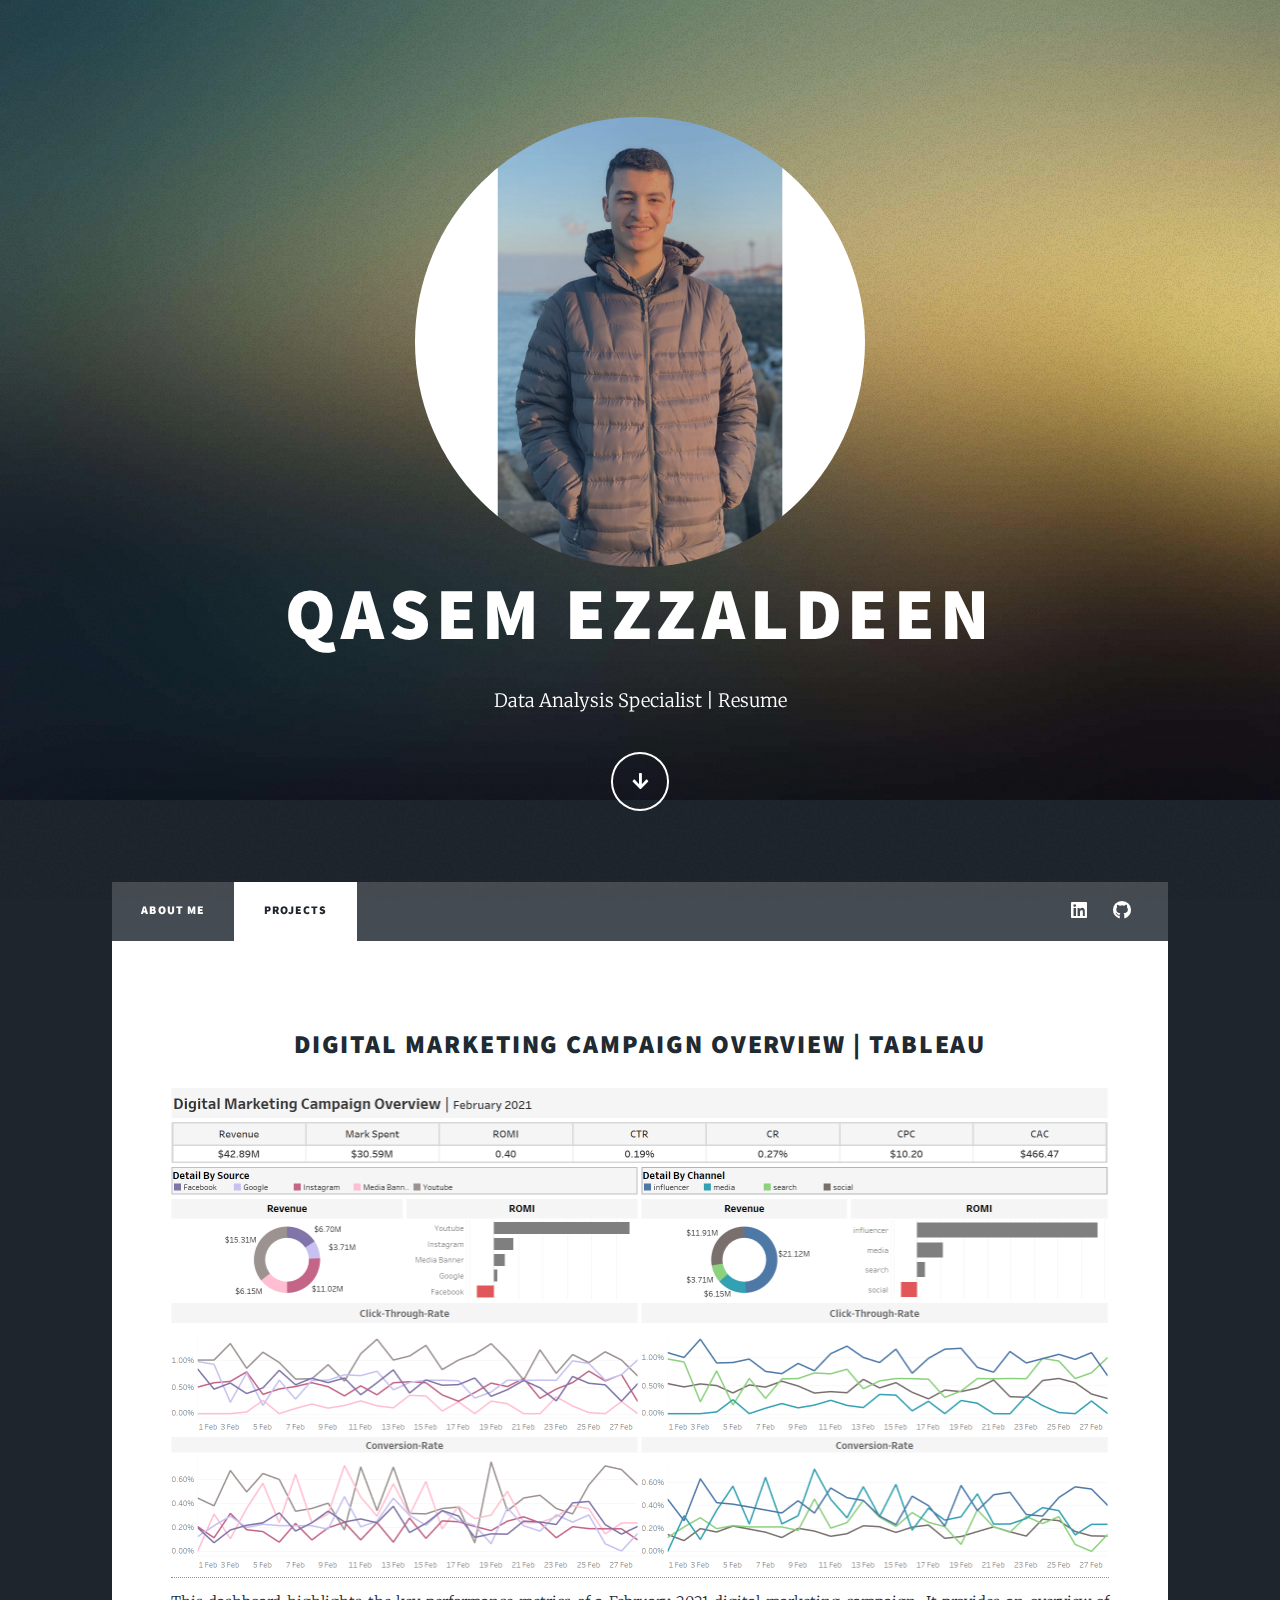
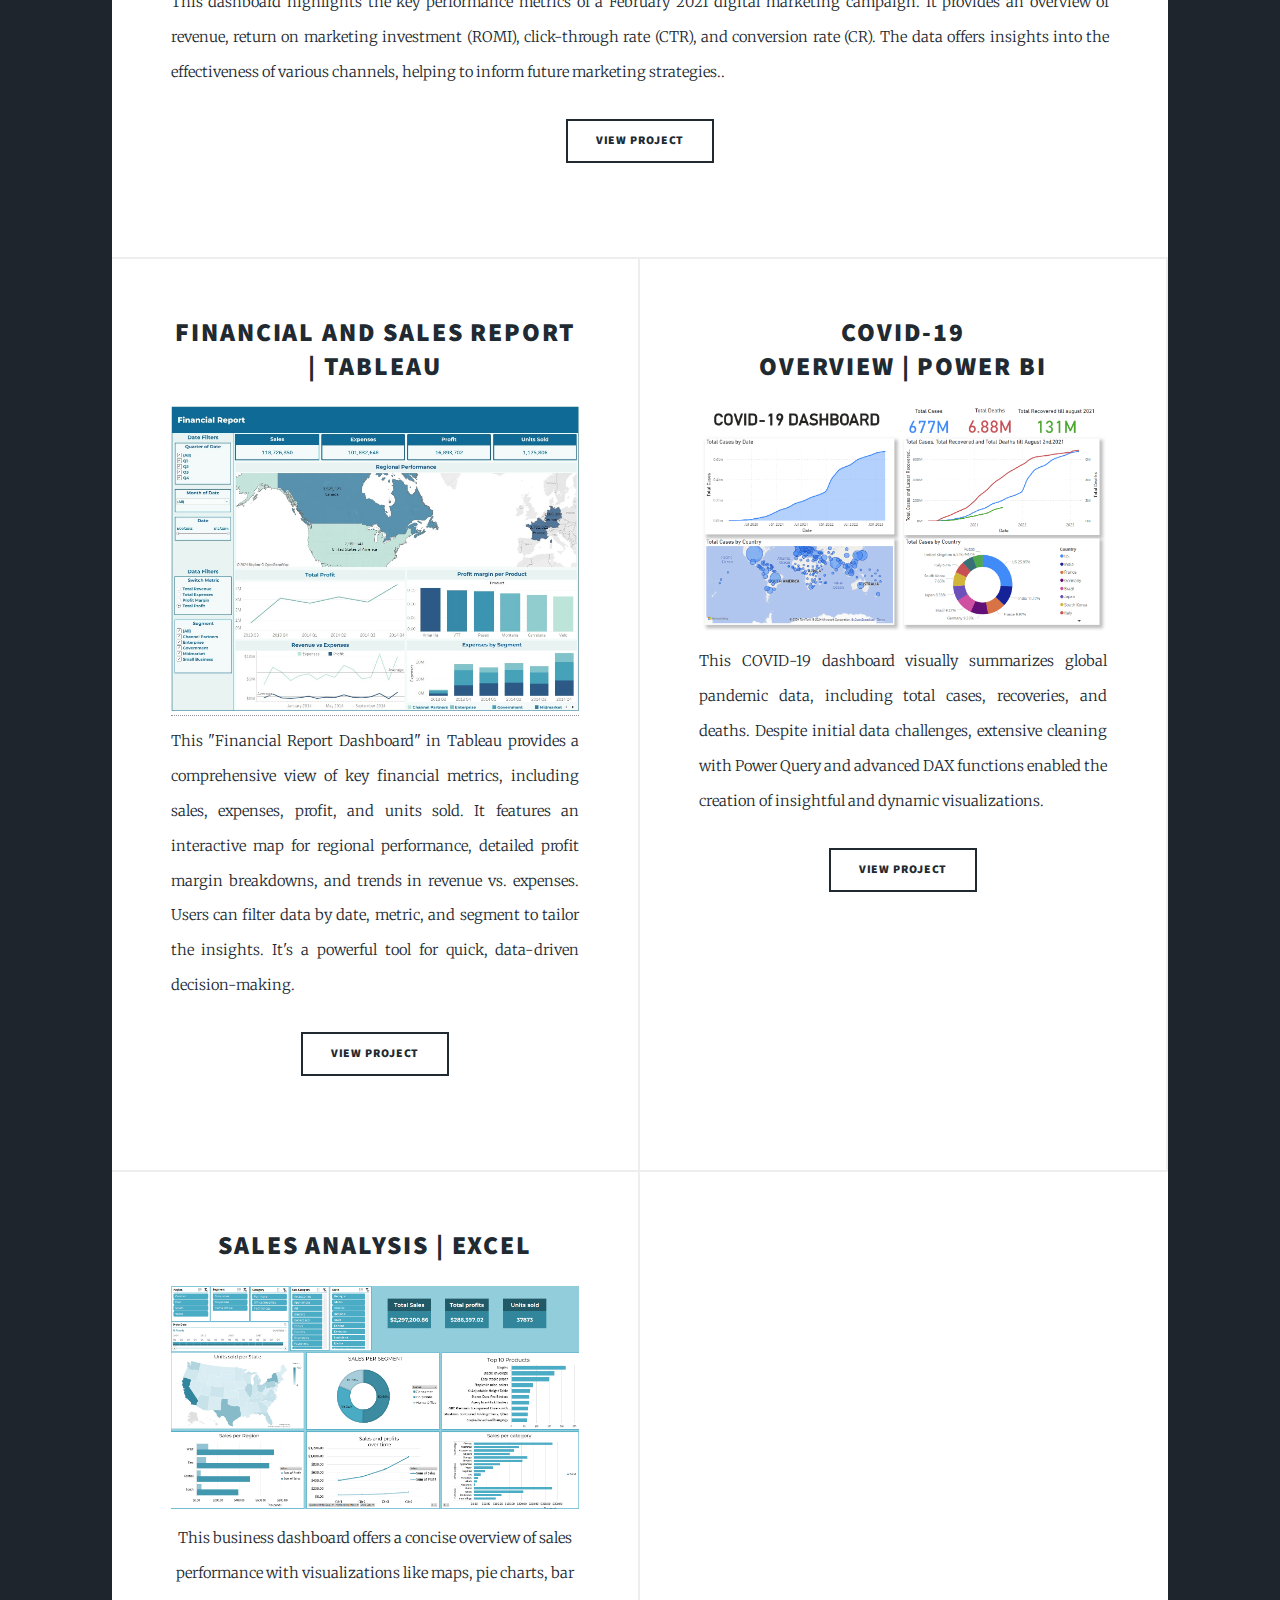
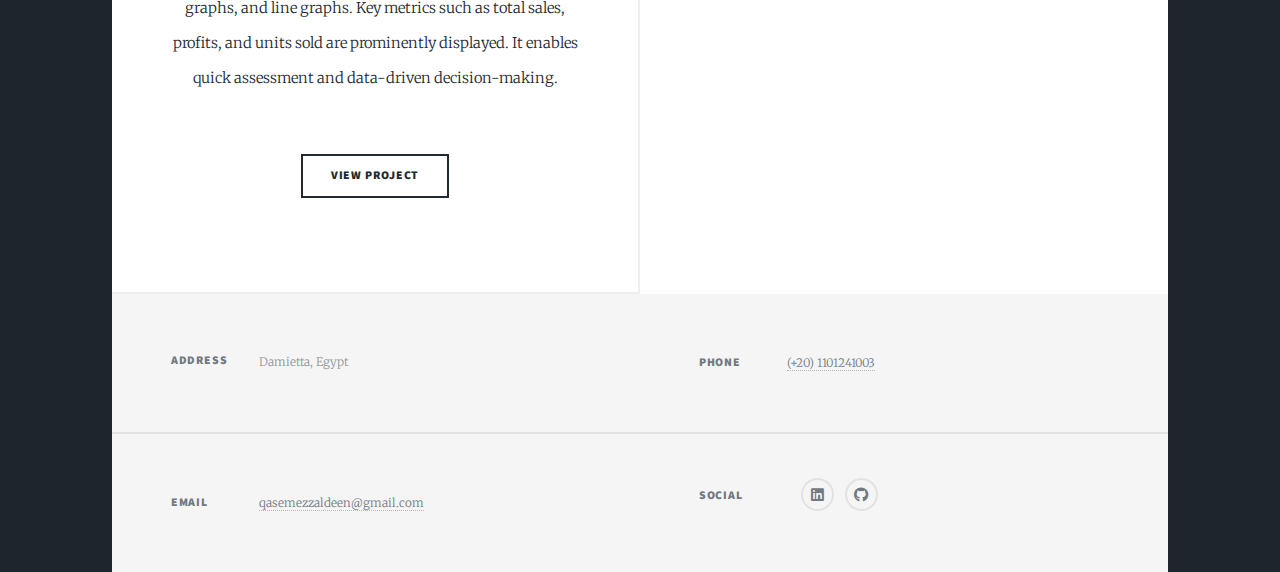
==== projects.html @ 32d08a04 "add icon" ====
<!DOCTYPE html>
<html>
  <head>
    <title>Qasem Ezzaldeen Portfolio</title>
    <meta charset="utf-8" />
    <meta
      name="viewport"
      content="width=device-width, initial-scale=1, user-scalable=no"
    />
    <link rel="icon" href="images/icon.png" type="image/icon">
    <link rel="stylesheet" href="assets/css/main.css" />
    <script src = "https://cdnjs.cloudflare.com/ajax/libs/jquery/3.6.4/jquery.min.js"> </script>
    <noscript>
      <link rel="stylesheet" href="assets/css/noscript.css"/>
    </noscript>
  </head>
  <body class="is-preload">
    <!-- Wrapper -->
    <div id="wrapper" class="fade-in">
      <!-- Intro -->
      <div id="intro">
        <div class="pfp">
          <img
            src="./images/Casio.jpg"
            alt="Picture of me"
            style="width: clamp(250px, 60%, 450px); border-radius: 50%"
          />
          <h1>Qasem Ezzaldeen</h1>
        </div>
        <p>
          <a href="#nav" class="scrolly">Data Analysis Specialist</a> | <a href="Resume.pdf" target="_blank">Resume</a>
        </p>
        <ul class="actions">
          <li>
            <a
              href="#header"
              class="button icon solid solo fa-arrow-down scrolly"
              >Continue</a
            >
          </li>
        </ul>
      </div>

      <!-- Header -->
      <header id="header">
        <a href="projects.html" class="logo">My Projects</a>
      </header>

      <!-- Nav -->
      <nav id="nav">
        <ul class="links">
          <li class="inactive"><a href="index.html">About Me</a></li>
          <li class="active"><a href="projects.html">Projects</a></li>
          
        </ul>
        <ul class="icons">
          <li>
            <a href="https://www.linkedin.com/in/qasem-ezzaldeen-34737b295/" class="icon brands fa-linkedin" target="_blank"><span class="label">LinkedIn</span></a>
          </li>
          <!-- GitHub Icon -->
          <li>
            <a href="https://github.com/qasem-ezzaldeen" class="icon brands fa-github" target="_blank"><span class="label">GitHub</span></a>
          </li>
        </ul>
      </nav>

      <!-- Main -->
      <div id="main">
        <article class="post featured">
          <header>
              <h2>Digital Marketing Campaign Overview | Tableau</h2>
              <a href="javascript:void(0);" class="modal-open4">
                  <img src="images/Marketing.png" alt="Digital Marketing Campaign" style="max-width:100%; height:auto; cursor:pointer;">
              </a>
          </header>
          <p>This dashboard highlights the key performance metrics of a February 2021 digital marketing campaign. It provides an overview of revenue, return on marketing investment (ROMI), click-through rate (CTR), and conversion rate (CR). The data offers insights into the effectiveness of various channels, helping to inform future marketing strategies..</p>
          <button class="btn modal-open4">View Project</button> <br><br>
          <div class="modal4">
              <div class="parent"><button class="btn modal-close4 top"><img src="./images/close.png" alt=""></button></div>
              
              <section>
                <img src="./images/Marketing.png" alt="Dining Satisfaction Analysis Details">
                <h2>Digital Marketing Campaign Overview</h2>
                    <p>This Tableau dashboard provides an in-depth analysis of a digital marketing campaign's performance for February 2021. The dashboard includes key metrics such as revenue, marketing spend, Return on Marketing Investment (ROMI), Click-Through Rate (CTR), and Conversion Rate (CR).</p>
                  <h3>Main Highlights</h3>
                  <ul>
                    <li><strong>Top Metrics:</strong> The top row of the dashboard displays the overall campaign's key performance indicators:
                      <ul>
                        <li><strong>Revenue:</strong> $42.89M</li>
                        <li><strong>Marketing Spend:</strong> $30.59M</li>
                        <li><strong>ROMI:</strong> 0.40</li>
                        <li><strong>CTR:</strong> 0.19%</li>
                        <li><strong>CR:</strong> 0.27%</li>
                        <li><strong>CPC:</strong> $10.20</li>
                        <li><strong>CAC:</strong> $466.47</li>
                      </ul>
                    </li>
                  </ul>
                  <h3>Detail by Source</h3>
  <p>Visuals in the "Detail by Source" section include a breakdown of revenue by marketing sources such as Facebook, Google, Instagram, Media Banners, and YouTube. The pie chart highlights the revenue contribution from each source, with specific dollar amounts labeled.</p>

  <h3>Detail by Channel</h3>
  <p>This section categorizes the marketing efforts into channels like Influencer, Media, Search, and Social. The visuals provide insights into which channels are most effective in terms of revenue and ROMI.</p>
  
  <h3>Click-Through Rate (CTR) and Conversion Rate (CR)</h3>
  <p>The bottom section includes line charts that track the daily CTR and CR throughout February. This data visualization allows for trend analysis across different sources and channels, helping identify which marketing strategies are performing best over time.</p>

  <h3>Key Insights</h3>
  <ul>
    <li><strong>Revenue Distribution:</strong> The pie charts show how revenue is distributed among sources and channels, offering a clear picture of which areas are generating the most income.</li>
    <li><strong>ROMI Comparison:</strong> The bar charts illustrate the ROMI for different sources and channels, helping identify the most cost-effective marketing efforts.</li>
    <li><strong>Daily Performance Trends:</strong> The line charts for CTR and CR track performance fluctuations, providing actionable insights into daily campaign effectiveness.</li>
  </ul>
  
  <p>This dashboard allows for a comprehensive view of the digital marketing campaign's performance, helping guide future strategies for maximizing ROI.</p>

                </section>
                <div class="github-link" style="text-align: center; margin-bottom: 20px;">
                  <a href="https://github.com/qasem-ezzaldeen/Marketing-Campaign" target="_blank" style="font-size: 20px; text-decoration: none; color: #007bff; font-weight: bold;">Project on GitHub</a>
                </div>
          </div>
          <script>
              $(document).ready(function () {
                  $('.modal-open4').on('click', function () {
                      $('body').addClass('modal-open4');
                      $('.modal4').fadeIn();
                  });
                  $('.modal-close4').on('click', function () {
                      $('body').removeClass('modal-open4');
                      $('.modal4').fadeOut();
                  });
              });
          </script>
      </article>

        <!--- Posts --->
        <section class="posts">
          <article>
            <header>
                <h2>Financial and Sales Report | Tableau</h2>
            </header>
            <a href="javascript:void(0);" class="modal-open5">
                <img src="images/Financial Report.jpg" alt="E-Commerce Data Analytics Project" style="max-width:100%; height:auto; cursor:pointer;">
            </a>
            <p>This "Financial Report Dashboard" in Tableau provides a comprehensive view of key financial metrics, including sales, expenses, profit, and units sold. It features an interactive map for regional performance, detailed profit margin breakdowns, and trends in revenue vs. expenses. Users can filter data by date, metric, and segment to tailor the insights. It's a powerful tool for quick, data-driven decision-making.</p>
            <button class="btn modal-open5">View Project</button> <br><br>
            <div class="modal5">
                <div class="parent"><button class="btn modal-close5 top"><img src="./images/close.png" alt=""></button></div>
                <img src="./images/Financial Report.jpg" alt="Financial Sales Report">
                <h2>Financial Report Dashboard</h2>
  <p>This Tableau dashboard provides an overview of key financial metrics for a specified period, including sales, expenses, profit, and units sold. It incorporates various visual elements to offer insights into regional performance, profit margins, revenue versus expenses, and more.</p>

  <h3>Main Highlights</h3>
  <ul>
    <li><strong>Key Metrics:</strong> The top section displays important financial metrics:
      <ul>
        <li><strong>Sales:</strong> $118,726,350</li>
        <li><strong>Expenses:</strong> $101,832,648</li>
        <li><strong>Profit:</strong> $16,893,702</li>
        <li><strong>Units Sold:</strong> 1,125,806</li>
      </ul>
    </li>
  </ul>

  <h3>Regional Performance</h3>
  <p>The map visualizes sales performance across different regions. For example, Canada and the United States show their respective sales figures, giving a geographical perspective on market performance.</p>
  
  <h3>Profit Analysis</h3>
  <ul>
    <li><strong>Total Profit:</strong> The line chart tracks profit trends over different quarters, providing a clear view of how profit has changed over time.</li>
    <li><strong>Profit Margin per Product:</strong> The bar chart presents the profit margins for various products, highlighting which products contributed most to profitability.</li>
  </ul>

  <h3>Revenue vs. Expenses</h3>
  <p>The line chart in this section illustrates the revenue and expenses trends over time, allowing for a comparative analysis to understand periods of high profitability and increased spending.</p>

  <h3>Expenses by Segment</h3>
  <p>This stacked bar chart breaks down expenses by different business segments (e.g., Channel Partners, Enterprise, Government) across various quarters, helping to identify the most costly segments over time.</p>

  <h3>Filters</h3>
  <p>The left-side panel includes various filters for exploring the data:
    <ul>
      <li><strong>Quarter of Date:</strong> Select different quarters to view specific periods.</li>
      <li><strong>Month of Date:</strong> Narrow down to specific months.</li>
      <li><strong>Data Filters:</strong> Choose between Total Revenue, Total Expenses, Profit Margin, or Total Profit to customize the data displayed in the visuals.</li>
      <li><strong>Segment:</strong> Focus on specific segments like Channel Partners, Enterprise, Government, etc., to gain tailored insights.</li>
    </ul>
  </p>
  <div class="github-link" style="text-align: center; margin-bottom: 20px;">
    <a href="https://github.com/qasem-ezzaldeen/Financial-Sales" target="_blank" style="font-size: 20px; text-decoration: none; color: #007bff; font-weight: bold;">Project on GitHub</a>
  </div>
            </div>
            <script>
                $(document).ready(function () {
                    $('.modal-open5').on('click', function () {
                        $('body').addClass('modal-open5');
                        $('.modal5').fadeIn();
                    });
                    $('.modal-close5').on('click', function () {
                        $('body').removeClass('modal-open5');
                        $('.modal5').fadeOut();
                    });
                });
            </script>
        </article>
        <article>
          <header>
            <h2>
                Covid-19<br/>
                Overview | Power BI
            </h2>
          </header>
          <img src="images/Covid.png" alt="Toy company sales Analysis" class="modal-open1" style="cursor: pointer;"/>
            <p>This COVID-19 dashboard visually summarizes global pandemic data, including total cases, recoveries, and deaths. Despite initial data challenges, extensive cleaning with Power Query and advanced DAX functions enabled the creation of insightful and dynamic visualizations.</p>
          
          <button class = "btn modal-open1"> View Project </button> <br><br>
          <div class = "modal1">
            <div class="parent"><button class="btn modal-close1 top"><img src="./images/close.png" alt=""></button></div>
            <img src="./images/covid.png" alt="Covid-19 Overview">
            <h2>Covid-19 Overview</h2>
            <p>This COVID-19 Dashboard was created after overcoming significant challenges due to incomplete data sets that contained many missing values. To prepare this comprehensive visual representation of pandemic statistics required extensive data cleaning using <span class="highlight">Power Query</span>—a powerful tool within Excel that enables complex transformations and data shaping workflows.</p>
    <p>Following the initial cleaning process using Power Query's capabilities to filter out irrelevant information or correct inconsistencies within the dataset was crucial.</p>
    <p>After ensuring that the dataset was clean and usable, <span class="highlight">Data Analysis Expressions (DAX)</span> functions were employed to create new measures that could provide deeper insights into COVID-19's impact across different regions over time. DAX functions are advanced formulas used within Power BI environments that allow for dynamic aggregations and calculations based on user interactions with reports or dashboards.</p>
    <p>These measures were essential in developing meaningful visuals such as trend lines showing total cases over time or recovery rates which are critical in understanding both historical patterns as well as current situations regarding COVID-19 spread globally.</p>
    <h2>Summary</h2>
    <p>In summary, this dashboard provides an at-a-glance overview of global COVID-19 statistics through various data visualization methods. It allows viewers to quickly grasp trends over time, compare regional impacts, and understand key figures related to testing, recovery rates, and fatalities.</p>          </div>
          <script>
            $(document).ready(function () {
            $('.modal-open1').on('click', function () {
            $('body').addClass('modal-open1');
            $('.modal1').fadeIn();
            });
            $('.modal-close1').on('click', function () {
            $('body').removeClass('modal-open1');
            $('.modal1').fadeOut();
            });
            });
        </script>
        </article>  
        <article>
            <header class="major">
              <h2>
                Sales Analysis | Excel
              </h2>
              <img src="images/excel dashboard.png" alt="Sales Analysis" class="modal-open0" style="cursor: pointer;"/>
              <p>
                This business dashboard offers a concise overview of sales performance with visualizations like maps, pie charts, bar graphs, and line graphs. Key metrics such as total sales, profits, and units sold are prominently displayed. It enables quick assessment and data-driven decision-making.
              </p>
            </header>
            <button class = "btn modal-open0"> View Project </button> <br><br>
              <div class = "modal0">
                <div class="parent"><button class="btn modal-close0 top"><img src="./images/close.png" alt=""></button></div>
                <img src="./images/excel dashboard.png" alt="sales Analysis">
                <h2> Sales Analysis Dashboard using Excel</h2>

    <h3 class="section-title">Main Highlights</h3>
                <ol>
                  <li><strong>Map of Sales per State</strong>: Highlights regional sales performance, helping identify top-performing areas.</li>
                  <li><strong>Pie Charts for Sales by Segment and Category</strong>: Breaks down sales distribution, showing which segments and categories contribute most to revenue.</li>
                  <li><strong>Bar Graphs for Top Products and Regional Sales</strong>: Displays top-selling products and sales by region, aiding in product and market strategy.</li>
                  <li><strong>Line Graph for Profits Over Time</strong>: Tracks profit trends, providing insights into financial performance and growth over time.</li>
                  <li><strong>Slicers</strong>: Allow users to filter data dynamically by various dimensions such as time, region, or product category, enhancing interactivity and focused analysis.</li>
                  <li><strong>KPIs (Key Performance Indicators)</strong>: Display critical metrics like total sales, profits, and units sold at a glance, enabling quick assessment of business performance.</li>
                </ol>



    <h3 class="section-title">Tools Used</h3>
    <p>To create this dashboard, I used several powerful tools:</p>
    <ul>
        <li><strong>Power Query</strong> was utilized to explore and clean the data, ensuring it was accurate and ready for analysis.</li>
        <li><strong>Pivot Tables</strong> were employed to summarize and analyze the data, allowing for detailed insights into sales performance across different segments and categories.</li>
        <li><strong>Excel Charts</strong> were used to visually represent the data, making it easy to understand and interpret key metrics and trends.</li>
    </ul>
                <video src="./images/dashboard.mp4" type="video/mp4" controls width="1080"></video>
              </p>
              </div>
              <script>
                $(document).ready(function () {
                $('.modal-open0').on('click', function () {
                $('body').addClass('modal-open0');
                $('.modal0').fadeIn();
                });
                $('.modal-close0').on('click', function () {
                $('body').removeClass('modal-open0');
                $('.modal0').fadeOut();
                });
                });
            </script>
          </article>
          
          
      </div>

      <!-- Footer -->
      <footer id="footer">
        <section class="split contact">
          <section class="alt">
            <h3>Address</h3>
            <p>
              Damietta, Egypt
            </p>
          </section>
          <section>
            <h3>Phone</h3>
            <p><a href="https://wa.me/qr/SZ3Y2ALOGAZCJ1" target="_blank">(+20) 1101241003</a></p>
          </section>
          <section>
            <h3>Email</h3>
            <p><a href="mailto:qasemezzaldeen@gmail.com">qasemezzaldeen@gmail.com</a></p>
          </section>
          <script>
          $(document).ready(function() {
            // Add class to mailto link
            // Needed to separate the disabling of the default action AND copy email to clipboard
            $('a[href^=mailto]').addClass('mailto-link');
          
            var mailto = $('.mailto-link');
            
            // Disable opening your email client. yuk.
            $('a[href^=mailto]').click(function() {
              return false; 
            })
            
            // On click, get href and remove 'mailto:' from value
            // Store email address in a variable.
            mailto.click(function() {
              var href = $(this).attr('href');
              var email = href.replace('mailto:', '');
              copyToClipboard(email);
              $('.mailto-message').empty().append(messageSuccess);
              setTimeout(function() {
                $('.mailto-message').empty().append(messageCopy);}, 2000); 
            });
            
          });
          
          // Grabbed this from Stack Overflow.
          // Copies the email variable to clipboard
          function copyToClipboard(text) {
              var dummy = document.createElement("input");
              document.body.appendChild(dummy);
              dummy.setAttribute('value', text);
              dummy.select();
              document.execCommand('copy');
              document.body.removeChild(dummy);
          }</script>
          <section>
            <h3>Social</h3>
            <ul class="icons alt">
              <li>
                <a href="https://www.linkedin.com/in/qasem-ezzaldeen-34737b295/" class="icon brands alt fa-linkedin" target="_blank"><span class="label">LinkedIn</span></a>
              </li>
              <!-- GitHub Icon -->
              <li>
                <a href="https://github.com/qasem-ezzaldeen" class="icon brands alt fa-github" target="_blank"><span class="label">GitHub</span></a>
              </li>
            </ul>
          </section>
        </section>
      </footer>
    <!-- Scripts -->
    <script src="assets/js/jquery.min.js"></script>
    <script src="assets/js/jquery.scrollex.min.js"></script>
    <script src="assets/js/jquery.scrolly.min.js"></script>
    <script src="assets/js/browser.min.js"></script>
    <script src="assets/js/breakpoints.min.js"></script>
    <script src="assets/js/util.js"></script>
    <script src="assets/js/main.js"></script>
  </body>
</html>
---- assets/css/main.css ----
@import url(fontawesome-all.min.css);
@import url("https://fonts.googleapis.com/css?family=Merriweather:300,700,300italic,700italic|Source+Sans+Pro:900");


html, body, div, span, applet, object,
iframe, h1, h2, h3, h4, h5, h6, p, blockquote,
pre, a, abbr, acronym, address, big, cite,
code, del, dfn, em, img, ins, kbd, q, s, samp,
small, strike, strong, sub, sup, tt, var, b,
u, i, center, dl, dt, dd, ol, ul, li, fieldset,
form, label, legend, table, caption, tbody,
tfoot, thead, tr, th, td, article, aside,
canvas, details, embed, figure, figcaption,
footer, header, hgroup, menu, nav, output, ruby,
section, summary, time, mark, audio, video {
	margin: 0;
	padding: 0;
	border: 0;
	font-size: 100%;
	font: inherit;
	vertical-align: baseline;}

article, aside, details, figcaption, figure,
footer, header, hgroup, menu, nav, section {
	display: block;}

body {
	line-height: 1;
}

ol, ul {
	list-style: none;
}

blockquote, q {
	quotes: none;
}

	blockquote:before, blockquote:after, q:before, q:after {
		content: '';
		content: none;
	}

table {
	border-collapse: collapse;
	border-spacing: 0;
}

body {
	-webkit-text-size-adjust: none;
}

mark {
	background-color: transparent;
	color: inherit;
}

input::-moz-focus-inner {
	border: 0;
	padding: 0;
}

input, select, textarea {
	-moz-appearance: none;
	-webkit-appearance: none;
	-ms-appearance: none;
	appearance: none;
}

/* Basic */

	@-ms-viewport {
		width: device-width;
	}

	body {
		-ms-overflow-style: scroll;
	}

	@media screen and (max-width: 480px) {

		html, body {
			min-width: 320px;
		}

	}

	html {
		box-sizing: border-box;
	}

	*, *:before, *:after {
		box-sizing: inherit;
	}

	body {
		background-color: #1e252d;
	}

		body.is-preload *, body.is-preload *:before, body.is-preload *:after {
			-moz-animation: none !important;
			-webkit-animation: none !important;
			-ms-animation: none !important;
			animation: none !important;
			-moz-transition: none !important;
			-webkit-transition: none !important;
			-ms-transition: none !important;
			transition: none !important;
		}

/* Type */

	html {
		font-size: 16pt;
	}

		@media screen and (max-width: 1680px) {

			html {
				font-size: 12pt;
			}

		}

		@media screen and (max-width: 1280px) {

			html {
				font-size: 11pt;
			}

		}

		@media screen and (max-width: 360px) {

			html {
				font-size: 10pt;
			}

		}

	body {
		color: #212931;
	}

	body, input, select, textarea {
		font-family: "Merriweather", Georgia, serif;
		font-weight: 300;
		font-size: 1rem;
		line-height: 2.375;
	}

	a {
		-moz-transition: color 0.2s ease-in-out, background-color 0.2s ease-in-out, border-color 0.2s ease-in-out, box-shadow 0.2s ease-in-out;
		-webkit-transition: color 0.2s ease-in-out, background-color 0.2s ease-in-out, border-color 0.2s ease-in-out, box-shadow 0.2s ease-in-out;
		-ms-transition: color 0.2s ease-in-out, background-color 0.2s ease-in-out, border-color 0.2s ease-in-out, box-shadow 0.2s ease-in-out;
		transition: color 0.2s ease-in-out, background-color 0.2s ease-in-out, border-color 0.2s ease-in-out, box-shadow 0.2s ease-in-out;
		border-bottom: dotted 1px;
		text-decoration: none;
	}

		a:hover {
			border-bottom-color: transparent;
		}

	strong, b {
		font-weight: 600;
	}

	em, i {
		font-style: italic;
	}

	p {
		text-align: justify;
		margin: 0 0 2rem 0;
	}

	h1, h2, h3, h4, h5, h6 {
		font-family: "Source Sans Pro", Helvetica, sans-serif;
		font-weight: 900;
		line-height: 1.5;
		letter-spacing: 0.075em;
		text-transform: uppercase;
		margin: 0 0 1rem 0;
	}

		h1 a, h2 a, h3 a, h4 a, h5 a, h6 a {
			border-bottom: 0;
			color: inherit;
			text-decoration: none;
		}

	h1 {
		font-size: 4rem;
		line-height: 1.1;
		margin: 0 0 2rem 0;
	}

	h2 {
		font-size: 1.75rem;
		line-height: 1.3;
		margin: 0 0 1.5rem 0;
	}

	h3 {
		font-size: 1.25rem;
		margin: 0 0 1.5rem 0;
	}

	h4 {
		font-size: 1rem;
	}

	h5 {
		font-size: 0.9rem;
	}

	h6 {
		font-size: 0.8rem;
	}

	sub {
		font-size: 0.8rem;
		position: relative;
		top: 0.5rem;
	}

	sup {
		font-size: 0.8rem;
		position: relative;
		top: -0.5rem;
	}

	blockquote {
		border-left: solid 4px;
		font-style: italic;
		margin: 0 0 2rem 0;
		padding: 0.5rem 0 0.5rem 2rem;
	}

	code {
		border: solid 2px;
		font-family: "Courier New", monospace;
		font-size: 0.9rem;
		margin: 0 0.25rem;
		padding: 0.25rem 0.65rem;
	}

	pre {
		-webkit-overflow-scrolling: touch;
		font-family: "Courier New", monospace;
		font-size: 0.9rem;
		margin: 0 0 2rem 0;
	}

		pre code {
			display: block;
			line-height: 1.75;
			padding: 1rem 1.5rem;
			overflow-x: auto;
		}

	hr {
		border: 0;
		border-bottom: solid 2px;
		margin: 3rem 0;
	}

		hr.major {
			margin: 5rem 0;
		}

	.align-left {
		text-align: left;
	}

	.align-center {
		text-align: center;
	}

	.align-right {
		text-align: right;
	}

	input, select, textarea {
		color: #212931;
	}

	a {
		color: #212931;
		border-bottom-color: rgba(33, 41, 49, 0.5);
	}

		a:hover {
			border-bottom-color: transparent;
			color: #18bfef !important;
		}

	strong, b {
		color: #212931;
	}

	h1, h2, h3, h4, h5, h6 {
		color: #212931;
	}

	blockquote {
		border-left-color: #eeeeee;
	}

	code {
		background: rgba(220, 220, 220, 0.25);
		border-color: #eeeeee;
	}

	hr {
		border-bottom-color: #eeeeee;
	}

/* Row */

	.row {
		display: flex;
		flex-wrap: wrap;
		box-sizing: border-box;
		align-items: stretch;
	}

		.row > * {
			box-sizing: border-box;
		}

		.row.gtr-uniform > * > :last-child {
			margin-bottom: 0;
		}

		.row.aln-left {
			justify-content: flex-start;
		}

		.row.aln-center {
			justify-content: center;
		}

		.row.aln-right {
			justify-content: flex-end;
		}

		.row.aln-top {
			align-items: flex-start;
		}

		.row.aln-middle {
			align-items: center;
		}

		.row.aln-bottom {
			align-items: flex-end;
		}

		.row > .imp {
			order: -1;
		}

		.row > .col-1 {
			width: 8.33333%;
		}

		.row > .off-1 {
			margin-left: 8.33333%;
		}

		.row > .col-2 {
			width: 16.66667%;
		}

		.row > .off-2 {
			margin-left: 16.66667%;
		}

		.row > .col-3 {
			width: 25%;
		}

		.row > .off-3 {
			margin-left: 25%;
		}

		.row > .col-4 {
			width: 33.33333%;
		}

		.row > .off-4 {
			margin-left: 33.33333%;
		}

		.row > .col-5 {
			width: 41.66667%;
		}

		.row > .off-5 {
			margin-left: 41.66667%;
		}

		.row > .col-6 {
			width: 50%;
		}

		.row > .off-6 {
			margin-left: 50%;
		}

		.row > .col-7 {
			width: 58.33333%;
		}

		.row > .off-7 {
			margin-left: 58.33333%;
		}

		.row > .col-8 {
			width: 66.66667%;
		}

		.row > .off-8 {
			margin-left: 66.66667%;
		}

		.row > .col-9 {
			width: 75%;
		}

		.row > .off-9 {
			margin-left: 75%;
		}

		.row > .col-10 {
			width: 83.33333%;
		}

		.row > .off-10 {
			margin-left: 83.33333%;
		}

		.row > .col-11 {
			width: 91.66667%;
		}

		.row > .off-11 {
			margin-left: 91.66667%;
		}

		.row > .col-12 {
			width: 100%;
		}

		.row > .off-12 {
			margin-left: 100%;
		}

		.row.gtr-0 {
			margin-top: 0;
			margin-left: 0rem;
		}

			.row.gtr-0 > * {
				padding: 0 0 0 0rem;
			}

			.row.gtr-0.gtr-uniform {
				margin-top: 0rem;
			}

				.row.gtr-0.gtr-uniform > * {
					padding-top: 0rem;
				}

		.row.gtr-25 {
			margin-top: 0;
			margin-left: -0.375rem;
		}

			.row.gtr-25 > * {
				padding: 0 0 0 0.375rem;
			}

			.row.gtr-25.gtr-uniform {
				margin-top: -0.375rem;
			}

				.row.gtr-25.gtr-uniform > * {
					padding-top: 0.375rem;
				}

		.row.gtr-50 {
			margin-top: 0;
			margin-left: -0.75rem;
		}

			.row.gtr-50 > * {
				padding: 0 0 0 0.75rem;
			}

			.row.gtr-50.gtr-uniform {
				margin-top: -0.75rem;
			}

				.row.gtr-50.gtr-uniform > * {
					padding-top: 0.75rem;
				}

		.row {
			margin-top: 0;
			margin-left: -1.5rem;
		}

			.row > * {
				padding: 0 0 0 1.5rem;
			}

			.row.gtr-uniform {
				margin-top: -1.5rem;
			}

				.row.gtr-uniform > * {
					padding-top: 1.5rem;
				}

		.row.gtr-150 {
			margin-top: 0;
			margin-left: -2.25rem;
		}

			.row.gtr-150 > * {
				padding: 0 0 0 2.25rem;
			}

			.row.gtr-150.gtr-uniform {
				margin-top: -2.25rem;
			}

				.row.gtr-150.gtr-uniform > * {
					padding-top: 2.25rem;
				}

		.row.gtr-200 {
			margin-top: 0;
			margin-left: -3rem;
		}

			.row.gtr-200 > * {
				padding: 0 0 0 3rem;
			}

			.row.gtr-200.gtr-uniform {
				margin-top: -3rem;
			}

				.row.gtr-200.gtr-uniform > * {
					padding-top: 3rem;
				}

		@media screen and (max-width: 1680px) {

			.row {
				display: flex;
				flex-wrap: wrap;
				box-sizing: border-box;
				align-items: stretch;
			}

				.row > * {
					box-sizing: border-box;
				}

				.row.gtr-uniform > * > :last-child {
					margin-bottom: 0;
				}

				.row.aln-left {
					justify-content: flex-start;
				}

				.row.aln-center {
					justify-content: center;
				}

				.row.aln-right {
					justify-content: flex-end;
				}

				.row.aln-top {
					align-items: flex-start;
				}

				.row.aln-middle {
					align-items: center;
				}

				.row.aln-bottom {
					align-items: flex-end;
				}

				.row > .imp-xlarge {
					order: -1;
				}

				.row > .col-1-xlarge {
					width: 8.33333%;
				}

				.row > .off-1-xlarge {
					margin-left: 8.33333%;
				}

				.row > .col-2-xlarge {
					width: 16.66667%;
				}

				.row > .off-2-xlarge {
					margin-left: 16.66667%;
				}

				.row > .col-3-xlarge {
					width: 25%;
				}

				.row > .off-3-xlarge {
					margin-left: 25%;
				}

				.row > .col-4-xlarge {
					width: 33.33333%;
				}

				.row > .off-4-xlarge {
					margin-left: 33.33333%;
				}

				.row > .col-5-xlarge {
					width: 41.66667%;
				}

				.row > .off-5-xlarge {
					margin-left: 41.66667%;
				}

				.row > .col-6-xlarge {
					width: 50%;
				}

				.row > .off-6-xlarge {
					margin-left: 50%;
				}

				.row > .col-7-xlarge {
					width: 58.33333%;
				}

				.row > .off-7-xlarge {
					margin-left: 58.33333%;
				}

				.row > .col-8-xlarge {
					width: 66.66667%;
				}

				.row > .off-8-xlarge {
					margin-left: 66.66667%;
				}

				.row > .col-9-xlarge {
					width: 75%;
				}

				.row > .off-9-xlarge {
					margin-left: 75%;
				}

				.row > .col-10-xlarge {
					width: 83.33333%;
				}

				.row > .off-10-xlarge {
					margin-left: 83.33333%;
				}

				.row > .col-11-xlarge {
					width: 91.66667%;
				}

				.row > .off-11-xlarge {
					margin-left: 91.66667%;
				}

				.row > .col-12-xlarge {
					width: 100%;
				}

				.row > .off-12-xlarge {
					margin-left: 100%;
				}

				.row.gtr-0 {
					margin-top: 0;
					margin-left: 0rem;
				}

					.row.gtr-0 > * {
						padding: 0 0 0 0rem;
					}

					.row.gtr-0.gtr-uniform {
						margin-top: 0rem;
					}

						.row.gtr-0.gtr-uniform > * {
							padding-top: 0rem;
						}

				.row.gtr-25 {
					margin-top: 0;
					margin-left: -0.375rem;
				}

					.row.gtr-25 > * {
						padding: 0 0 0 0.375rem;
					}

					.row.gtr-25.gtr-uniform {
						margin-top: -0.375rem;
					}

						.row.gtr-25.gtr-uniform > * {
							padding-top: 0.375rem;
						}

				.row.gtr-50 {
					margin-top: 0;
					margin-left: -0.75rem;
				}

					.row.gtr-50 > * {
						padding: 0 0 0 0.75rem;
					}

					.row.gtr-50.gtr-uniform {
						margin-top: -0.75rem;
					}

						.row.gtr-50.gtr-uniform > * {
							padding-top: 0.75rem;
						}

				.row {
					margin-top: 0;
					margin-left: -1.5rem;
				}

					.row > * {
						padding: 0 0 0 1.5rem;
					}

					.row.gtr-uniform {
						margin-top: -1.5rem;
					}

						.row.gtr-uniform > * {
							padding-top: 1.5rem;
						}

				.row.gtr-150 {
					margin-top: 0;
					margin-left: -2.25rem;
				}

					.row.gtr-150 > * {
						padding: 0 0 0 2.25rem;
					}

					.row.gtr-150.gtr-uniform {
						margin-top: -2.25rem;
					}

						.row.gtr-150.gtr-uniform > * {
							padding-top: 2.25rem;
						}

				.row.gtr-200 {
					margin-top: 0;
					margin-left: -3rem;
				}

					.row.gtr-200 > * {
						padding: 0 0 0 3rem;
					}

					.row.gtr-200.gtr-uniform {
						margin-top: -3rem;
					}

						.row.gtr-200.gtr-uniform > * {
							padding-top: 3rem;
						}

		}

		@media screen and (max-width: 1280px) {

			.row {
				display: flex;
				flex-wrap: wrap;
				box-sizing: border-box;
				align-items: stretch;
			}

				.row > * {
					box-sizing: border-box;
				}

				.row.gtr-uniform > * > :last-child {
					margin-bottom: 0;
				}

				.row.aln-left {
					justify-content: flex-start;
				}

				.row.aln-center {
					justify-content: center;
				}

				.row.aln-right {
					justify-content: flex-end;
				}

				.row.aln-top {
					align-items: flex-start;
				}

				.row.aln-middle {
					align-items: center;
				}

				.row.aln-bottom {
					align-items: flex-end;
				}

				.row > .imp-large {
					order: -1;
				}

				.row > .col-1-large {
					width: 8.33333%;
				}

				.row > .off-1-large {
					margin-left: 8.33333%;
				}

				.row > .col-2-large {
					width: 16.66667%;
				}

				.row > .off-2-large {
					margin-left: 16.66667%;
				}

				.row > .col-3-large {
					width: 25%;
				}

				.row > .off-3-large {
					margin-left: 25%;
				}

				.row > .col-4-large {
					width: 33.33333%;
				}

				.row > .off-4-large {
					margin-left: 33.33333%;
				}

				.row > .col-5-large {
					width: 41.66667%;
				}

				.row > .off-5-large {
					margin-left: 41.66667%;
				}

				.row > .col-6-large {
					width: 50%;
				}

				.row > .off-6-large {
					margin-left: 50%;
				}

				.row > .col-7-large {
					width: 58.33333%;
				}

				.row > .off-7-large {
					margin-left: 58.33333%;
				}

				.row > .col-8-large {
					width: 66.66667%;
				}

				.row > .off-8-large {
					margin-left: 66.66667%;
				}

				.row > .col-9-large {
					width: 75%;
				}

				.row > .off-9-large {
					margin-left: 75%;
				}

				.row > .col-10-large {
					width: 83.33333%;
				}

				.row > .off-10-large {
					margin-left: 83.33333%;
				}

				.row > .col-11-large {
					width: 91.66667%;
				}

				.row > .off-11-large {
					margin-left: 91.66667%;
				}

				.row > .col-12-large {
					width: 100%;
				}

				.row > .off-12-large {
					margin-left: 100%;
				}

				.row.gtr-0 {
					margin-top: 0;
					margin-left: 0rem;
				}

					.row.gtr-0 > * {
						padding: 0 0 0 0rem;
					}

					.row.gtr-0.gtr-uniform {
						margin-top: 0rem;
					}

						.row.gtr-0.gtr-uniform > * {
							padding-top: 0rem;
						}

				.row.gtr-25 {
					margin-top: 0;
					margin-left: -0.375rem;
				}

					.row.gtr-25 > * {
						padding: 0 0 0 0.375rem;
					}

					.row.gtr-25.gtr-uniform {
						margin-top: -0.375rem;
					}

						.row.gtr-25.gtr-uniform > * {
							padding-top: 0.375rem;
						}

				.row.gtr-50 {
					margin-top: 0;
					margin-left: -0.75rem;
				}

					.row.gtr-50 > * {
						padding: 0 0 0 0.75rem;
					}

					.row.gtr-50.gtr-uniform {
						margin-top: -0.75rem;
					}

						.row.gtr-50.gtr-uniform > * {
							padding-top: 0.75rem;
						}

				.row {
					margin-top: 0;
					margin-left: -1.5rem;
				}

					.row > * {
						padding: 0 0 0 1.5rem;
					}

					.row.gtr-uniform {
						margin-top: -1.5rem;
					}

						.row.gtr-uniform > * {
							padding-top: 1.5rem;
						}

				.row.gtr-150 {
					margin-top: 0;
					margin-left: -2.25rem;
				}

					.row.gtr-150 > * {
						padding: 0 0 0 2.25rem;
					}

					.row.gtr-150.gtr-uniform {
						margin-top: -2.25rem;
					}

						.row.gtr-150.gtr-uniform > * {
							padding-top: 2.25rem;
						}

				.row.gtr-200 {
					margin-top: 0;
					margin-left: -3rem;
				}

					.row.gtr-200 > * {
						padding: 0 0 0 3rem;
					}

					.row.gtr-200.gtr-uniform {
						margin-top: -3rem;
					}

						.row.gtr-200.gtr-uniform > * {
							padding-top: 3rem;
						}

		}

		@media screen and (max-width: 980px) {

			.row {
				display: flex;
				flex-wrap: wrap;
				box-sizing: border-box;
				align-items: stretch;
			}

				.row > * {
					box-sizing: border-box;
				}

				.row.gtr-uniform > * > :last-child {
					margin-bottom: 0;
				}

				.row.aln-left {
					justify-content: flex-start;
				}

				.row.aln-center {
					justify-content: center;
				}

				.row.aln-right {
					justify-content: flex-end;
				}

				.row.aln-top {
					align-items: flex-start;
				}

				.row.aln-middle {
					align-items: center;
				}

				.row.aln-bottom {
					align-items: flex-end;
				}

				.row > .imp-medium {
					order: -1;
				}

				.row > .col-1-medium {
					width: 8.33333%;
				}

				.row > .off-1-medium {
					margin-left: 8.33333%;
				}

				.row > .col-2-medium {
					width: 16.66667%;
				}

				.row > .off-2-medium {
					margin-left: 16.66667%;
				}

				.row > .col-3-medium {
					width: 25%;
				}

				.row > .off-3-medium {
					margin-left: 25%;
				}

				.row > .col-4-medium {
					width: 33.33333%;
				}

				.row > .off-4-medium {
					margin-left: 33.33333%;
				}

				.row > .col-5-medium {
					width: 41.66667%;
				}

				.row > .off-5-medium {
					margin-left: 41.66667%;
				}

				.row > .col-6-medium {
					width: 50%;
				}

				.row > .off-6-medium {
					margin-left: 50%;
				}

				.row > .col-7-medium {
					width: 58.33333%;
				}

				.row > .off-7-medium {
					margin-left: 58.33333%;
				}

				.row > .col-8-medium {
					width: 66.66667%;
				}

				.row > .off-8-medium {
					margin-left: 66.66667%;
				}

				.row > .col-9-medium {
					width: 75%;
				}

				.row > .off-9-medium {
					margin-left: 75%;
				}

				.row > .col-10-medium {
					width: 83.33333%;
				}

				.row > .off-10-medium {
					margin-left: 83.33333%;
				}

				.row > .col-11-medium {
					width: 91.66667%;
				}

				.row > .off-11-medium {
					margin-left: 91.66667%;
				}

				.row > .col-12-medium {
					width: 100%;
				}

				.row > .off-12-medium {
					margin-left: 100%;
				}

				.row.gtr-0 {
					margin-top: 0;
					margin-left: 0rem;
				}

					.row.gtr-0 > * {
						padding: 0 0 0 0rem;
					}

					.row.gtr-0.gtr-uniform {
						margin-top: 0rem;
					}

						.row.gtr-0.gtr-uniform > * {
							padding-top: 0rem;
						}

				.row.gtr-25 {
					margin-top: 0;
					margin-left: -0.375rem;
				}

					.row.gtr-25 > * {
						padding: 0 0 0 0.375rem;
					}

					.row.gtr-25.gtr-uniform {
						margin-top: -0.375rem;
					}

						.row.gtr-25.gtr-uniform > * {
							padding-top: 0.375rem;
						}

				.row.gtr-50 {
					margin-top: 0;
					margin-left: -0.75rem;
				}

					.row.gtr-50 > * {
						padding: 0 0 0 0.75rem;
					}

					.row.gtr-50.gtr-uniform {
						margin-top: -0.75rem;
					}

						.row.gtr-50.gtr-uniform > * {
							padding-top: 0.75rem;
						}

				.row {
					margin-top: 0;
					margin-left: -1.5rem;
				}

					.row > * {
						padding: 0 0 0 1.5rem;
					}

					.row.gtr-uniform {
						margin-top: -1.5rem;
					}

						.row.gtr-uniform > * {
							padding-top: 1.5rem;
						}

				.row.gtr-150 {
					margin-top: 0;
					margin-left: -2.25rem;
				}

					.row.gtr-150 > * {
						padding: 0 0 0 2.25rem;
					}

					.row.gtr-150.gtr-uniform {
						margin-top: -2.25rem;
					}

						.row.gtr-150.gtr-uniform > * {
							padding-top: 2.25rem;
						}

				.row.gtr-200 {
					margin-top: 0;
					margin-left: -3rem;
				}

					.row.gtr-200 > * {
						padding: 0 0 0 3rem;
					}

					.row.gtr-200.gtr-uniform {
						margin-top: -3rem;
					}

						.row.gtr-200.gtr-uniform > * {
							padding-top: 3rem;
						}

		}

		@media screen and (max-width: 736px) {

			.row {
				display: flex;
				flex-wrap: wrap;
				box-sizing: border-box;
				align-items: stretch;
			}

				.row > * {
					box-sizing: border-box;
				}

				.row.gtr-uniform > * > :last-child {
					margin-bottom: 0;
				}

				.row.aln-left {
					justify-content: flex-start;
				}

				.row.aln-center {
					justify-content: center;
				}

				.row.aln-right {
					justify-content: flex-end;
				}

				.row.aln-top {
					align-items: flex-start;
				}

				.row.aln-middle {
					align-items: center;
				}

				.row.aln-bottom {
					align-items: flex-end;
				}

				.row > .imp-small {
					order: -1;
				}

				.row > .col-1-small {
					width: 8.33333%;
				}

				.row > .off-1-small {
					margin-left: 8.33333%;
				}

				.row > .col-2-small {
					width: 16.66667%;
				}

				.row > .off-2-small {
					margin-left: 16.66667%;
				}

				.row > .col-3-small {
					width: 25%;
				}

				.row > .off-3-small {
					margin-left: 25%;
				}

				.row > .col-4-small {
					width: 33.33333%;
				}

				.row > .off-4-small {
					margin-left: 33.33333%;
				}

				.row > .col-5-small {
					width: 41.66667%;
				}

				.row > .off-5-small {
					margin-left: 41.66667%;
				}

				.row > .col-6-small {
					width: 50%;
				}

				.row > .off-6-small {
					margin-left: 50%;
				}

				.row > .col-7-small {
					width: 58.33333%;
				}

				.row > .off-7-small {
					margin-left: 58.33333%;
				}

				.row > .col-8-small {
					width: 66.66667%;
				}

				.row > .off-8-small {
					margin-left: 66.66667%;
				}

				.row > .col-9-small {
					width: 75%;
				}

				.row > .off-9-small {
					margin-left: 75%;
				}

				.row > .col-10-small {
					width: 83.33333%;
				}

				.row > .off-10-small {
					margin-left: 83.33333%;
				}

				.row > .col-11-small {
					width: 91.66667%;
				}

				.row > .off-11-small {
					margin-left: 91.66667%;
				}

				.row > .col-12-small {
					width: 100%;
				}

				.row > .off-12-small {
					margin-left: 100%;
				}

				.row.gtr-0 {
					margin-top: 0;
					margin-left: 0rem;
				}

					.row.gtr-0 > * {
						padding: 0 0 0 0rem;
					}

					.row.gtr-0.gtr-uniform {
						margin-top: 0rem;
					}

						.row.gtr-0.gtr-uniform > * {
							padding-top: 0rem;
						}

				.row.gtr-25 {
					margin-top: 0;
					margin-left: -0.375rem;
				}

					.row.gtr-25 > * {
						padding: 0 0 0 0.375rem;
					}

					.row.gtr-25.gtr-uniform {
						margin-top: -0.375rem;
					}

						.row.gtr-25.gtr-uniform > * {
							padding-top: 0.375rem;
						}

				.row.gtr-50 {
					margin-top: 0;
					margin-left: -0.75rem;
				}

					.row.gtr-50 > * {
						padding: 0 0 0 0.75rem;
					}

					.row.gtr-50.gtr-uniform {
						margin-top: -0.75rem;
					}

						.row.gtr-50.gtr-uniform > * {
							padding-top: 0.75rem;
						}

				.row {
					margin-top: 0;
					margin-left: -1.5rem;
				}

					.row > * {
						padding: 0 0 0 1.5rem;
					}

					.row.gtr-uniform {
						margin-top: -1.5rem;
					}

						.row.gtr-uniform > * {
							padding-top: 1.5rem;
						}

				.row.gtr-150 {
					margin-top: 0;
					margin-left: -2.25rem;
				}

					.row.gtr-150 > * {
						padding: 0 0 0 2.25rem;
					}

					.row.gtr-150.gtr-uniform {
						margin-top: -2.25rem;
					}

						.row.gtr-150.gtr-uniform > * {
							padding-top: 2.25rem;
						}

				.row.gtr-200 {
					margin-top: 0;
					margin-left: -3rem;
				}

					.row.gtr-200 > * {
						padding: 0 0 0 3rem;
					}

					.row.gtr-200.gtr-uniform {
						margin-top: -3rem;
					}

						.row.gtr-200.gtr-uniform > * {
							padding-top: 3rem;
						}

		}

		@media screen and (max-width: 480px) {

			.row {
				display: flex;
				flex-wrap: wrap;
				box-sizing: border-box;
				align-items: stretch;
			}

				.row > * {
					box-sizing: border-box;
				}

				.row.gtr-uniform > * > :last-child {
					margin-bottom: 0;
				}

				.row.aln-left {
					justify-content: flex-start;
				}

				.row.aln-center {
					justify-content: center;
				}

				.row.aln-right {
					justify-content: flex-end;
				}

				.row.aln-top {
					align-items: flex-start;
				}

				.row.aln-middle {
					align-items: center;
				}

				.row.aln-bottom {
					align-items: flex-end;
				}

				.row > .imp-xsmall {
					order: -1;
				}

				.row > .col-1-xsmall {
					width: 8.33333%;
				}

				.row > .off-1-xsmall {
					margin-left: 8.33333%;
				}

				.row > .col-2-xsmall {
					width: 16.66667%;
				}

				.row > .off-2-xsmall {
					margin-left: 16.66667%;
				}

				.row > .col-3-xsmall {
					width: 25%;
				}

				.row > .off-3-xsmall {
					margin-left: 25%;
				}

				.row > .col-4-xsmall {
					width: 33.33333%;
				}

				.row > .off-4-xsmall {
					margin-left: 33.33333%;
				}

				.row > .col-5-xsmall {
					width: 41.66667%;
				}

				.row > .off-5-xsmall {
					margin-left: 41.66667%;
				}

				.row > .col-6-xsmall {
					width: 50%;
				}

				.row > .off-6-xsmall {
					margin-left: 50%;
				}

				.row > .col-7-xsmall {
					width: 58.33333%;
				}

				.row > .off-7-xsmall {
					margin-left: 58.33333%;
				}

				.row > .col-8-xsmall {
					width: 66.66667%;
				}

				.row > .off-8-xsmall {
					margin-left: 66.66667%;
				}

				.row > .col-9-xsmall {
					width: 75%;
				}

				.row > .off-9-xsmall {
					margin-left: 75%;
				}

				.row > .col-10-xsmall {
					width: 83.33333%;
				}

				.row > .off-10-xsmall {
					margin-left: 83.33333%;
				}

				.row > .col-11-xsmall {
					width: 91.66667%;
				}

				.row > .off-11-xsmall {
					margin-left: 91.66667%;
				}

				.row > .col-12-xsmall {
					width: 100%;
				}

				.row > .off-12-xsmall {
					margin-left: 100%;
				}

				.row.gtr-0 {
					margin-top: 0;
					margin-left: 0rem;
				}

					.row.gtr-0 > * {
						padding: 0 0 0 0rem;
					}

					.row.gtr-0.gtr-uniform {
						margin-top: 0rem;
					}

						.row.gtr-0.gtr-uniform > * {
							padding-top: 0rem;
						}

				.row.gtr-25 {
					margin-top: 0;
					margin-left: -0.375rem;
				}

					.row.gtr-25 > * {
						padding: 0 0 0 0.375rem;
					}

					.row.gtr-25.gtr-uniform {
						margin-top: -0.375rem;
					}

						.row.gtr-25.gtr-uniform > * {
							padding-top: 0.375rem;
						}

				.row.gtr-50 {
					margin-top: 0;
					margin-left: -0.75rem;
				}

					.row.gtr-50 > * {
						padding: 0 0 0 0.75rem;
					}

					.row.gtr-50.gtr-uniform {
						margin-top: -0.75rem;
					}

						.row.gtr-50.gtr-uniform > * {
							padding-top: 0.75rem;
						}

				.row {
					margin-top: 0;
					margin-left: -1.5rem;
				}

					.row > * {
						padding: 0 0 0 1.5rem;
					}

					.row.gtr-uniform {
						margin-top: -1.5rem;
					}

						.row.gtr-uniform > * {
							padding-top: 1.5rem;
						}

				.row.gtr-150 {
					margin-top: 0;
					margin-left: -2.25rem;
				}

					.row.gtr-150 > * {
						padding: 0 0 0 2.25rem;
					}

					.row.gtr-150.gtr-uniform {
						margin-top: -2.25rem;
					}

						.row.gtr-150.gtr-uniform > * {
							padding-top: 2.25rem;
						}

				.row.gtr-200 {
					margin-top: 0;
					margin-left: -3rem;
				}

					.row.gtr-200 > * {
						padding: 0 0 0 3rem;
					}

					.row.gtr-200.gtr-uniform {
						margin-top: -3rem;
					}

						.row.gtr-200.gtr-uniform > * {
							padding-top: 3rem;
						}

		}

		@media screen and (max-width: 360px) {

			.row {
				display: flex;
				flex-wrap: wrap;
				box-sizing: border-box;
				align-items: stretch;
			}

				.row > * {
					box-sizing: border-box;
				}

				.row.gtr-uniform > * > :last-child {
					margin-bottom: 0;
				}

				.row.aln-left {
					justify-content: flex-start;
				}

				.row.aln-center {
					justify-content: center;
				}

				.row.aln-right {
					justify-content: flex-end;
				}

				.row.aln-top {
					align-items: flex-start;
				}

				.row.aln-middle {
					align-items: center;
				}

				.row.aln-bottom {
					align-items: flex-end;
				}

				.row > .imp-xxsmall {
					order: -1;
				}

				.row > .col-1-xxsmall {
					width: 8.33333%;
				}

				.row > .off-1-xxsmall {
					margin-left: 8.33333%;
				}

				.row > .col-2-xxsmall {
					width: 16.66667%;
				}

				.row > .off-2-xxsmall {
					margin-left: 16.66667%;
				}

				.row > .col-3-xxsmall {
					width: 25%;
				}

				.row > .off-3-xxsmall {
					margin-left: 25%;
				}

				.row > .col-4-xxsmall {
					width: 33.33333%;
				}

				.row > .off-4-xxsmall {
					margin-left: 33.33333%;
				}

				.row > .col-5-xxsmall {
					width: 41.66667%;
				}

				.row > .off-5-xxsmall {
					margin-left: 41.66667%;
				}

				.row > .col-6-xxsmall {
					width: 50%;
				}

				.row > .off-6-xxsmall {
					margin-left: 50%;
				}

				.row > .col-7-xxsmall {
					width: 58.33333%;
				}

				.row > .off-7-xxsmall {
					margin-left: 58.33333%;
				}

				.row > .col-8-xxsmall {
					width: 66.66667%;
				}

				.row > .off-8-xxsmall {
					margin-left: 66.66667%;
				}

				.row > .col-9-xxsmall {
					width: 75%;
				}

				.row > .off-9-xxsmall {
					margin-left: 75%;
				}

				.row > .col-10-xxsmall {
					width: 83.33333%;
				}

				.row > .off-10-xxsmall {
					margin-left: 83.33333%;
				}

				.row > .col-11-xxsmall {
					width: 91.66667%;
				}

				.row > .off-11-xxsmall {
					margin-left: 91.66667%;
				}

				.row > .col-12-xxsmall {
					width: 100%;
				}

				.row > .off-12-xxsmall {
					margin-left: 100%;
				}

				.row.gtr-0 {
					margin-top: 0;
					margin-left: 0rem;
				}

					.row.gtr-0 > * {
						padding: 0 0 0 0rem;
					}

					.row.gtr-0.gtr-uniform {
						margin-top: 0rem;
					}

						.row.gtr-0.gtr-uniform > * {
							padding-top: 0rem;
						}

				.row.gtr-25 {
					margin-top: 0;
					margin-left: -0.375rem;
				}

					.row.gtr-25 > * {
						padding: 0 0 0 0.375rem;
					}

					.row.gtr-25.gtr-uniform {
						margin-top: -0.375rem;
					}

						.row.gtr-25.gtr-uniform > * {
							padding-top: 0.375rem;
						}

				.row.gtr-50 {
					margin-top: 0;
					margin-left: -0.75rem;
				}

					.row.gtr-50 > * {
						padding: 0 0 0 0.75rem;
					}

					.row.gtr-50.gtr-uniform {
						margin-top: -0.75rem;
					}

						.row.gtr-50.gtr-uniform > * {
							padding-top: 0.75rem;
						}

				.row {
					margin-top: 0;
					margin-left: -1.5rem;
				}

					.row > * {
						padding: 0 0 0 1.5rem;
					}

					.row.gtr-uniform {
						margin-top: -1.5rem;
					}

						.row.gtr-uniform > * {
							padding-top: 1.5rem;
						}

				.row.gtr-150 {
					margin-top: 0;
					margin-left: -2.25rem;
				}

					.row.gtr-150 > * {
						padding: 0 0 0 2.25rem;
					}

					.row.gtr-150.gtr-uniform {
						margin-top: -2.25rem;
					}

						.row.gtr-150.gtr-uniform > * {
							padding-top: 2.25rem;
						}

				.row.gtr-200 {
					margin-top: 0;
					margin-left: -3rem;
				}

					.row.gtr-200 > * {
						padding: 0 0 0 3rem;
					}

					.row.gtr-200.gtr-uniform {
						margin-top: -3rem;
					}

						.row.gtr-200.gtr-uniform > * {
							padding-top: 3rem;
						}

		}

/* Box */

	.box {
		border: solid 2px;
		margin-bottom: 2rem;
		padding: 1.5rem;
	}

		.box > :last-child,
		.box > :last-child > :last-child,
		.box > :last-child > :last-child > :last-child {
			margin-bottom: 0;
		}

		.box.alt {
			border: 0;
			border-radius: 0;
			padding: 0;
		}

	.box {
		border-color: #eeeeee;
	}

/* Button */

	input[type="submit"],
	input[type="reset"],
	input[type="button"],
	button,
	.button {
		-moz-appearance: none;
		-webkit-appearance: none;
		-ms-appearance: none;
		appearance: none;
		-moz-transition: background-color 0.2s ease-in-out, box-shadow 0.2s ease-in-out, color 0.2s ease-in-out;
		-webkit-transition: background-color 0.2s ease-in-out, box-shadow 0.2s ease-in-out, color 0.2s ease-in-out;
		-ms-transition: background-color 0.2s ease-in-out, box-shadow 0.2s ease-in-out, color 0.2s ease-in-out;
		transition: background-color 0.2s ease-in-out, box-shadow 0.2s ease-in-out, color 0.2s ease-in-out;
		border: 0;
		border-radius: 0;
		cursor: pointer;
		display: inline-block;
		font-family: "Source Sans Pro", Helvetica, sans-serif;
		font-size: 0.8rem;
		font-weight: 900;
		letter-spacing: 0.075em;
		height: 3rem;
		line-height: 3rem;
		padding: 0 2rem;
		text-align: center;
		text-decoration: none;
		text-transform: uppercase;
		white-space: nowrap;
	}

		input[type="submit"].icon:before,
		input[type="reset"].icon:before,
		input[type="button"].icon:before,
		button.icon:before,
		.button.icon:before {
			margin-right: 0.5rem;
		}

		input[type="submit"].icon.solo,
		input[type="reset"].icon.solo,
		input[type="button"].icon.solo,
		button.icon.solo,
		.button.icon.solo {
			position: relative;
			width: 4rem;
			height: 4rem;
			line-height: 4rem;
			border-radius: 4rem;
			text-indent: 4rem;
			overflow: hidden;
			padding: 0;
			white-space: nowrap;
		}

			input[type="submit"].icon.solo:before,
			input[type="reset"].icon.solo:before,
			input[type="button"].icon.solo:before,
			button.icon.solo:before,
			.button.icon.solo:before {
				position: absolute;
				display: block;
				top: 0;
				left: 0;
				width: inherit;
				height: inherit;
				line-height: inherit;
				font-size: 1.25rem;
				margin-right: 0;
				text-align: center;
				text-indent: 0;
			}

		input[type="submit"].fit,
		input[type="reset"].fit,
		input[type="button"].fit,
		button.fit,
		.button.fit {
			width: 100%;
		}

		input[type="submit"].small,
		input[type="reset"].small,
		input[type="button"].small,
		button.small,
		.button.small {
			font-size: 0.7rem;
			height: 2.5rem;
			line-height: 2.5rem;
			padding: 0 1.5rem;
		}

		input[type="submit"].large,
		input[type="reset"].large,
		input[type="button"].large,
		button.large,
		.button.large {
			font-size: 0.9rem;
			height: 3.5rem;
			line-height: 3.5rem;
			padding: 0 2.75rem;
		}

		@media screen and (max-width: 980px) {

			input[type="submit"],
			input[type="reset"],
			input[type="button"],
			button,
			.button {
				font-size: 0.9rem;
				height: 3.25rem;
				line-height: 3.25rem;
			}

				input[type="submit"].large,
				input[type="reset"].large,
				input[type="button"].large,
				button.large,
				.button.large {
					font-size: 1rem;
					height: 3.75rem;
					line-height: 3.75rem;
				}

		}

		input[type="submit"].disabled, input[type="submit"]:disabled,
		input[type="reset"].disabled,
		input[type="reset"]:disabled,
		input[type="button"].disabled,
		input[type="button"]:disabled,
		button.disabled,
		button:disabled,
		.button.disabled,
		.button:disabled {
			pointer-events: none;
			opacity: 0.25;
		}

	input[type="submit"],
	input[type="reset"],
	input[type="button"],
	button,
	.button {
		background-color: transparent;
		box-shadow: inset 0 0 0 2px #212931;
		color: #212931 !important;
	}

		input[type="submit"]:hover,
		input[type="reset"]:hover,
		input[type="button"]:hover,
		button:hover,
		.button:hover {
			box-shadow: inset 0 0 0 2px #18bfef;
			color: #18bfef !important;
		}

		input[type="submit"].primary,
		input[type="reset"].primary,
		input[type="button"].primary,
		button.primary,
		.button.primary {
			background-color: #212931;
			box-shadow: none;
			color: #ffffff !important;
		}

			input[type="submit"].primary:hover,
			input[type="reset"].primary:hover,
			input[type="button"].primary:hover,
			button.primary:hover,
			.button.primary:hover {
				background-color: #18bfef;
			}

/* Form */

	form {
		margin: 0 0 2rem 0;
	}

		form > :last-child {
			margin-bottom: 0;
		}

		form > .fields {
			display: -moz-flex;
			display: -webkit-flex;
			display: -ms-flex;
			display: flex;
			-moz-flex-wrap: wrap;
			-webkit-flex-wrap: wrap;
			-ms-flex-wrap: wrap;
			flex-wrap: wrap;
			width: calc(100% + 3rem);
			margin: -1.5rem 0 2rem -1.5rem;
		}

			form > .fields > .field {
				-moz-flex-grow: 0;
				-webkit-flex-grow: 0;
				-ms-flex-grow: 0;
				flex-grow: 0;
				-moz-flex-shrink: 0;
				-webkit-flex-shrink: 0;
				-ms-flex-shrink: 0;
				flex-shrink: 0;
				padding: 1.5rem 0 0 1.5rem;
				width: calc(100% - 1.5rem);
			}

				form > .fields > .field.half {
					width: calc(50% - 0.75rem);
				}

				form > .fields > .field.third {
					width: calc(100%/3 - 0.5rem);
				}

				form > .fields > .field.quarter {
					width: calc(25% - 0.375rem);
				}

		@media screen and (max-width: 480px) {

			form > .fields {
				width: calc(100% + 3rem);
				margin: -1.5rem 0 2rem -1.5rem;
			}

				form > .fields > .field {
					padding: 1.5rem 0 0 1.5rem;
					width: calc(100% - 1.5rem);
				}

					form > .fields > .field.half {
						width: calc(100% - 1.5rem);
					}

					form > .fields > .field.third {
						width: calc(100% - 1.5rem);
					}

					form > .fields > .field.quarter {
						width: calc(100% - 1.5rem);
					}

		}

	label {
		display: block;
		font-family: "Source Sans Pro", Helvetica, sans-serif;
		font-weight: 900;
		line-height: 1.5;
		letter-spacing: 0.075em;
		font-size: 0.8rem;
		text-transform: uppercase;
		margin: 0 0 0.75rem 0;
	}

		@media screen and (max-width: 980px) {

			label {
				font-size: 0.9rem;
			}

		}

	input[type="text"],
	input[type="password"],
	input[type="email"],
	select,
	textarea {
		-moz-appearance: none;
		-webkit-appearance: none;
		-ms-appearance: none;
		appearance: none;
		background: transparent;
		border-radius: 0;
		border: solid 2px;
		color: inherit;
		display: block;
		outline: 0;
		padding: 0 1rem;
		text-decoration: none;
		width: 100%;
	}

		input[type="text"]:invalid,
		input[type="password"]:invalid,
		input[type="email"]:invalid,
		select:invalid,
		textarea:invalid {
			box-shadow: none;
		}

	select {
		background-size: 1.25rem;
		background-repeat: no-repeat;
		background-position: calc(100% - 1rem) center;
		height: 3rem;
		padding-right: 3rem;
		text-overflow: ellipsis;
	}

		select:focus::-ms-value {
			background-color: transparent;
		}

		select::-ms-expand {
			display: none;
		}

	input[type="text"],
	input[type="password"],
	input[type="email"],
	select {
		height: 3rem;
	}

	textarea {
		padding: 0.75rem 1rem;
	}

	input[type="checkbox"],
	input[type="radio"] {
		-moz-appearance: none;
		-webkit-appearance: none;
		-ms-appearance: none;
		appearance: none;
		display: block;
		float: left;
		margin-right: -2rem;
		opacity: 0;
		width: 1rem;
		z-index: -1;
	}

		input[type="checkbox"] + label,
		input[type="radio"] + label {
			text-decoration: none;
			cursor: pointer;
			display: inline-block;
			font-size: 1rem;
			letter-spacing: 0;
			font-family: "Merriweather", Georgia, serif;
			text-transform: none;
			font-weight: 300;
			padding-left: 2.8rem;
			padding-right: 1rem;
			position: relative;
		}

			input[type="checkbox"] + label:before,
			input[type="radio"] + label:before {
				-moz-osx-font-smoothing: grayscale;
				-webkit-font-smoothing: antialiased;
				display: inline-block;
				font-style: normal;
				font-variant: normal;
				text-rendering: auto;
				line-height: 1;
				text-transform: none !important;
				font-family: 'Font Awesome 5 Free';
				font-weight: 900;
			}

			input[type="checkbox"] + label:before,
			input[type="radio"] + label:before {
				border-radius: 0;
				border: solid 2px;
				content: '';
				display: inline-block;
				font-size: 0.8rem;
				height: 1.8rem;
				left: 0;
				line-height: 1.65rem;
				position: absolute;
				text-align: center;
				top: -0.125rem;
				width: 1.8rem;
			}

		input[type="checkbox"]:checked + label:before,
		input[type="radio"]:checked + label:before {
			content: '\f00c';
		}

	input[type="checkbox"] + label:before {
		border-radius: 0;
	}

	input[type="radio"] + label:before {
		border-radius: 100%;
	}

	::-webkit-input-placeholder {
		opacity: 1.0;
	}

	:-moz-placeholder {
		opacity: 1.0;
	}

	::-moz-placeholder {
		opacity: 1.0;
	}

	:-ms-input-placeholder {
		opacity: 1.0;
	}

	label {
		color: #212931;
	}

	input[type="text"],
	input[type="password"],
	input[type="email"],
	select,
	textarea {
		border-color: #eeeeee;
	}

		input[type="text"]:focus,
		input[type="password"]:focus,
		input[type="email"]:focus,
		select:focus,
		textarea:focus {
			border-color: #18bfef;
		}

	select {
		background-image: url("data:image/svg+xml;charset=utf8,%3Csvg xmlns='http://www.w3.org/2000/svg' width='40' height='40' preserveAspectRatio='none' viewBox='0 0 40 40'%3E%3Cpath d='M9.4,12.3l10.4,10.4l10.4-10.4c0.2-0.2,0.5-0.4,0.9-0.4c0.3,0,0.6,0.1,0.9,0.4l3.3,3.3c0.2,0.2,0.4,0.5,0.4,0.9 c0,0.4-0.1,0.6-0.4,0.9L20.7,31.9c-0.2,0.2-0.5,0.4-0.9,0.4c-0.3,0-0.6-0.1-0.9-0.4L4.3,17.3c-0.2-0.2-0.4-0.5-0.4-0.9 c0-0.4,0.1-0.6,0.4-0.9l3.3-3.3c0.2-0.2,0.5-0.4,0.9-0.4S9.1,12.1,9.4,12.3z' fill='%23eeeeee' /%3E%3C/svg%3E");
	}

		select option {
			background-color: #ffffff;
			color: #212931;
		}

	.select-wrapper:before {
		color: #eeeeee;
	}

	input[type="checkbox"] + label,
	input[type="radio"] + label {
		color: #212931;
	}

		input[type="checkbox"] + label:before,
		input[type="radio"] + label:before {
			border-color: #eeeeee;
		}

	input[type="checkbox"]:checked + label:before,
	input[type="radio"]:checked + label:before {
		background-color: #212931;
		border-color: #212931;
		color: #ffffff;
	}

	input[type="checkbox"]:focus + label:before,
	input[type="radio"]:focus + label:before {
		border-color: #18bfef;
	}

	::-webkit-input-placeholder {
		color: #909498 !important;
	}

	:-moz-placeholder {
		color: #909498 !important;
	}

	::-moz-placeholder {
		color: #909498 !important;
	}

	:-ms-input-placeholder {
		color: #909498 !important;
	}

	.formerize-placeholder {
		color: #909498 !important;
	}

/* Icon */

	.icon {
		text-decoration: none;
		border-bottom: none;
		position: relative;
	}

		.icon:before {
			-moz-osx-font-smoothing: grayscale;
			-webkit-font-smoothing: antialiased;
			display: inline-block;
			font-style: normal;
			font-variant: normal;
			text-rendering: auto;
			line-height: 1;
			text-transform: none !important;
			font-family: 'Font Awesome 5 Free';
			font-weight: 400;
		}

		.icon > .label {
			display: none;
		}

		.icon:before {
			line-height: inherit;
		}

		.icon.solid:before {
			font-weight: 900;
		}

		.icon.brands:before {
			font-family: 'Font Awesome 5 Brands';
		}

/* Image */

	.image {
		border: 0;
		display: inline-block;
		position: relative;
	}

		.image img {
			display: block;
		}

		.image.left, .image.right {
			max-width: 40%;
		}

			.image.left img, .image.right img {
				width: 100%;
			}

		.image.left {
			float: left;
			margin: 0 2rem 2rem 0;
			top: 0.75rem;
		}

		.image.right {
			float: right;
			margin: 0 0 2rem 2rem;
			top: 0.75rem;
		}

		.image.fit {
			display: block;
			margin: 2.5rem 0;
			width: 100%;
		}

			.image.fit:first-child {
				margin-top: 0;
			}

			.image.fit img {
				width: 100%;
			}

		.image.main {
			display: block;
			margin: 4rem 0;
			width: 100%;
		}

			.image.main:first-child {
				margin-top: 0;
			}

			.image.main img {
				width: 100%;
			}

		@media screen and (max-width: 736px) {

			.image.fit {
				margin: 2rem 0;
			}

			.image.main {
				margin: 2rem 0;
			}

		}

	a.image {
		overflow: hidden;
	}

		a.image img {
			-moz-transition: -moz-transform 0.2s ease-out;
			-webkit-transition: -webkit-transform 0.2s ease-out;
			-ms-transition: -ms-transform 0.2s ease-out;
			transition: transform 0.2s ease-out;
		}

		a.image:hover img {
			-moz-transform: scale(1.05);
			-webkit-transform: scale(1.05);
			-ms-transform: scale(1.05);
			transform: scale(1.05);
		}

/* Actions */

	ul.actions {
		display: -moz-flex;
		display: -webkit-flex;
		display: -ms-flex;
		display: flex;
		cursor: default;
		list-style: none;
		margin-left: -1rem;
		padding-left: 0;
	}

		ul.actions li {
			padding: 0 0 0 1rem;
			vertical-align: middle;
		}

		ul.actions.special {
			-moz-justify-content: center;
			-webkit-justify-content: center;
			-ms-justify-content: center;
			justify-content: center;
			width: 100%;
			margin-left: 0;
		}

			ul.actions.special li:first-child {
				padding-left: 0;
			}

		ul.actions.stacked {
			-moz-flex-direction: column;
			-webkit-flex-direction: column;
			-ms-flex-direction: column;
			flex-direction: column;
			margin-left: 0;
		}

			ul.actions.stacked li {
				padding: 1.3rem 0 0 0;
			}

				ul.actions.stacked li:first-child {
					padding-top: 0;
				}

		ul.actions.fit {
			width: calc(100% + 1rem);
		}

			ul.actions.fit li {
				-moz-flex-grow: 1;
				-webkit-flex-grow: 1;
				-ms-flex-grow: 1;
				flex-grow: 1;
				-moz-flex-shrink: 1;
				-webkit-flex-shrink: 1;
				-ms-flex-shrink: 1;
				flex-shrink: 1;
				width: 100%;
			}

				ul.actions.fit li > * {
					width: 100%;
				}

			ul.actions.fit.stacked {
				width: 100%;
			}

		@media screen and (max-width: 480px) {

			ul.actions:not(.fixed) {
				-moz-flex-direction: column;
				-webkit-flex-direction: column;
				-ms-flex-direction: column;
				flex-direction: column;
				margin-left: 0;
				width: 100% !important;
			}

				ul.actions:not(.fixed) li {
					-moz-flex-grow: 1;
					-webkit-flex-grow: 1;
					-ms-flex-grow: 1;
					flex-grow: 1;
					-moz-flex-shrink: 1;
					-webkit-flex-shrink: 1;
					-ms-flex-shrink: 1;
					flex-shrink: 1;
					padding: 1rem 0 0 0;
					text-align: center;
					width: 100%;
				}

					ul.actions:not(.fixed) li > * {
						width: 100%;
					}

					ul.actions:not(.fixed) li:first-child {
						padding-top: 0;
					}

					ul.actions:not(.fixed) li input[type="submit"],
					ul.actions:not(.fixed) li input[type="reset"],
					ul.actions:not(.fixed) li input[type="button"],
					ul.actions:not(.fixed) li button,
					ul.actions:not(.fixed) li .button {
						width: 100%;
					}

						ul.actions:not(.fixed) li input[type="submit"].icon:before,
						ul.actions:not(.fixed) li input[type="reset"].icon:before,
						ul.actions:not(.fixed) li input[type="button"].icon:before,
						ul.actions:not(.fixed) li button.icon:before,
						ul.actions:not(.fixed) li .button.icon:before {
							margin-left: -0.5rem;
						}

		}

/* Icons */

	ul.icons {
		cursor: default;
		list-style: none;
		padding-left: 0;
	}

		ul.icons li {
			display: inline-block;
			padding: 0 0.5rem 0 0;
			vertical-align: middle;
		}

			ul.icons li:last-child {
				padding-right: 0;
			}

			ul.icons li .icon:before {
				width: 2.25rem;
				height: 2.25rem;
				line-height: 2.25rem;
				display: inline-block;
				text-align: center;
				border-radius: 100%;
				font-size: 1.25rem;
			}

		ul.icons.alt li .icon:before {
			-moz-transition: color 0.2s ease-in-out, background-color 0.2s ease-in-out, border-color 0.2s ease-in-out, box-shadow 0.2s ease-in-out;
			-webkit-transition: color 0.2s ease-in-out, background-color 0.2s ease-in-out, border-color 0.2s ease-in-out, box-shadow 0.2s ease-in-out;
			-ms-transition: color 0.2s ease-in-out, background-color 0.2s ease-in-out, border-color 0.2s ease-in-out, box-shadow 0.2s ease-in-out;
			transition: color 0.2s ease-in-out, background-color 0.2s ease-in-out, border-color 0.2s ease-in-out, box-shadow 0.2s ease-in-out;
			font-size: 1rem;
		}

/* List */

	ol {
		list-style: decimal;
		margin: 0 0 2rem 0;
		margin-left: 1rem;
		padding-left: 1.25rem;
	}

		ol li {
			padding-left: 0.25rem;
		}

	ul {
		list-style: disc;
		margin: 0 0 2rem 0;
		margin-left: 1rem;
		padding-left: 1rem;
	}

		ul li {
			padding-left: 0.5rem;
		}

		ul.divided {
			list-style: none;
			padding-left: 0;
		}

			ul.divided li {
				border-top: solid 1px;
				padding: 0.5rem 0;
			}

				ul.divided li:first-child {
					border-top: 0;
					padding-top: 0;
				}

	dl {
		margin: 0 0 2rem 0;
	}

		dl dt {
			display: block;
			font-weight: 600;
			margin: 0 0 1rem 0;
		}

		dl dd {
			margin-left: 2rem;
		}

	ul.divided li {
		border-top-color: #eeeeee;
	}

	ul.icons li a.icon:hover:before {
		color: #18bfef;
	}

	ul.icons.alt li .icon:before {
		box-shadow: inset 0 0 0 2px #eeeeee;
	}

	ul.icons.alt li a.icon:hover:before {
		box-shadow: inset 0 0 0 2px #18bfef;
	}

/* Section/Article */

	section.special, article.special {
		text-align: center;
	}

	header {
		cursor: default;
	}

		header > .date {
			display: block;
			font-size: 0.8rem;
			height: 1;
			margin: 0 0 1rem 0;
			position: relative;
		}



		header > h1 + p {
			font-size: 1.1rem;
			margin-top: -0.5rem;
			line-height: 2;
		}

		header > h2 + p {
			font-size: 1rem;
			margin-top: -0.75rem;
		}

		header > h3 + p {
			font-size: 0.9rem;
			margin-top: -0.75rem;
		}

		header > h4 + p {
			font-size: 0.8rem;
			margin-top: -0.75rem;
		}

		header.major {
			margin: 0 0 4rem 0;
			text-align: center;
		}

			header.major > :last-child {
				margin-bottom: 0;
			}

			header.major > p {
				margin-top: 0;
				text-align: center;
			}

			header.major > .date {
				font-size: 1rem;
				margin: 0 0 4rem 0;
			}

				header.major > .date:before, header.major > .date:after {
					content: '';
					display: block;
					position: absolute;
					top: 50%;
					width: calc(50% - 6rem);
					border-top: solid 2px;
				}

				header.major > .date:before {
					left: 0;
				}

				header.major > .date:after {
					right: 0;
				}

		@media screen and (max-width: 980px) {

			header br {
				display: none;
			}

		}

		@media screen and (max-width: 736px) {

			header.major {
				margin: 0 0 2rem 0;
			}

		}

	header.major .date:before, header.major .date:after {
		border-top-color: #eeeeee;
	}

/* Table */

	.table-wrapper {
		-webkit-overflow-scrolling: touch;
		overflow-x: auto;
	}

	table {
		margin: 0 0 2rem 0;
		width: 100%;
	}

		table tbody tr {
			border: solid 1px;
			border-left: 0;
			border-right: 0;
		}

		table td {
			padding: 0.75rem 0.75rem;
		}

		table th {
			font-family: "Source Sans Pro", Helvetica, sans-serif;
			font-size: 0.8rem;
			font-weight: 900;
			letter-spacing: 0.075em;
			line-height: 1.5;
			padding: 0 0.75rem 0.75rem 0.75rem;
			text-align: left;
			text-transform: uppercase;
		}

			@media screen and (max-width: 980px) {

				table th {
					font-size: 0.9rem;
				}

			}

		table thead {
			border-bottom: solid 2px;
		}

		table tfoot {
			border-top: solid 2px;
		}

		table.alt {
			border-collapse: separate;
		}

			table.alt tbody tr td {
				border: solid 1px;
				border-left-width: 0;
				border-top-width: 0;
			}

				table.alt tbody tr td:first-child {
					border-left-width: 1px;
				}

			table.alt tbody tr:first-child td {
				border-top-width: 1px;
			}

			table.alt thead {
				border-bottom: 0;
			}

			table.alt tfoot {
				border-top: 0;
			}

	table tbody tr {
		border-color: #eeeeee;
	}

		table tbody tr:nth-child(2n + 1) {
			background-color: rgba(220, 220, 220, 0.25);
		}

	table th {
		color: #212931;
	}

	table thead {
		border-bottom-color: #eeeeee;
	}

	table tfoot {
		border-top-color: #eeeeee;
	}

	table.alt tbody tr td {
		border-color: #eeeeee;
	}

/* Pagination */

	.pagination {
		display: -moz-inline-flex;
		display: -webkit-inline-flex;
		display: -ms-inline-flex;
		display: inline-flex;
		-moz-user-select: none;
		-webkit-user-select: none;
		-ms-user-select: none;
		user-select: none;
		cursor: default;
		list-style: none;
		margin: 0 0 2rem 2px;
		padding: 0;
	}

		.pagination a, .pagination span {
			-moz-transition: background-color 0.2s ease-in-out, border-color 0.2s ease-in-out, box-shadow 0.2s ease-in-out, color 0.2s ease-in-out;
			-webkit-transition: background-color 0.2s ease-in-out, border-color 0.2s ease-in-out, box-shadow 0.2s ease-in-out, color 0.2s ease-in-out;
			-ms-transition: background-color 0.2s ease-in-out, border-color 0.2s ease-in-out, box-shadow 0.2s ease-in-out, color 0.2s ease-in-out;
			transition: background-color 0.2s ease-in-out, border-color 0.2s ease-in-out, box-shadow 0.2s ease-in-out, color 0.2s ease-in-out;
			border: solid 2px;
			display: inline-block;
			font-family: "Source Sans Pro", Helvetica, sans-serif;
			font-size: 0.8rem;
			font-weight: 900;
			height: 3rem;
			letter-spacing: 0.075em;
			line-height: calc(3rem - 4px);
			margin-left: -2px;
			min-width: 3rem;
			position: relative;
			text-align: center;
			text-decoration: none;
			text-transform: uppercase;
		}

		.pagination .next, .pagination .previous {
			text-decoration: none;
			padding: 0 1.75rem;
		}

			.pagination .next:before, .pagination .previous:before {
				-moz-osx-font-smoothing: grayscale;
				-webkit-font-smoothing: antialiased;
				display: inline-block;
				font-style: normal;
				font-variant: normal;
				text-rendering: auto;
				line-height: 1;
				text-transform: none !important;
				font-family: 'Font Awesome 5 Free';
				font-weight: 900;
			}

			.pagination .next:before, .pagination .previous:before {
				display: inline-block;
				color: inherit !important;
				line-height: inherit;
			}

		.pagination .previous:before {
			content: '\f104';
			margin-right: 0.9375em;
		}

		.pagination .next:before {
			content: '\f105';
			float: right;
			margin-left: 0.9375em;
		}

		@media screen and (max-width: 980px) {

			.pagination a, .pagination span {
				font-size: 0.9rem;
			}

		}

		@media screen and (max-width: 480px) {

			.pagination .page, .pagination .extra {
				display: none;
			}

		}

	.pagination a, .pagination span {
		border-color: #eeeeee;
	}

	.pagination a {
		color: #212931 !important;
	}

		.pagination a:hover {
			color: #18bfef !important;
			border-color: #18bfef;
			z-index: 1;
		}

			.pagination a:hover + a,
			.pagination a:hover + span {
				border-left-color: #18bfef;
			}

		.pagination a.active {
			background-color: #eeeeee;
		}

	.pagination span {
		color: #eeeeee;
	}

/* Wrapper */

	#wrapper {
		-moz-transition: opacity 0.5s ease;
		-webkit-transition: opacity 0.5s ease;
		-ms-transition: opacity 0.5s ease;
		transition: opacity 0.5s ease;
		position: relative;
		z-index: 1;
		overflow: hidden;
	}

		#wrapper > .bg {
			position: absolute;
			top: 0;
			left: 0;
			width: 100%;
			height: 100%;
			background-color: #212931;
			background-image: url("../../images/overlay.png"), linear-gradient(0deg, rgba(0, 0, 0, 0.1), rgba(0, 0, 0, 0.1)), url("../../images/bg.jpg");
			background-size: auto,								auto,														100% auto;
			background-position: center,								center,														top center;
			background-repeat: repeat,								no-repeat,													no-repeat;
			background-attachment: scroll,								scroll,														scroll;
			z-index: -1;
		}

			#wrapper > .bg.fixed {
				position: fixed;
				width: 100vw;
				height: 100vh;
			}

		#wrapper.fade-in:before {
			pointer-events: none;
			-moz-transition: opacity 1s ease-in-out;
			-webkit-transition: opacity 1s ease-in-out;
			-ms-transition: opacity 1s ease-in-out;
			transition: opacity 1s ease-in-out;
			-moz-transition-delay: 0.75s;
			-webkit-transition-delay: 0.75s;
			-ms-transition-delay: 0.75s;
			transition-delay: 0.75s;
			background: #1e252d;
			content: '';
			display: block;
			height: 100%;
			left: 0;
			opacity: 0;
			position: fixed;
			top: 0;
			width: 100%;
		}

		body.is-preload #wrapper.fade-in:before {
			opacity: 1;
		}

		@media screen and (orientation: portrait) {

			#wrapper > .bg {
				background-size: auto,								auto,														auto 175%;
			}

		}

/* Intro */

	#intro {
		color: #ffffff;
		padding: 8rem 4rem 6rem 4rem ;
		-moz-align-items: center;
		-webkit-align-items: center;
		-ms-align-items: center;
		align-items: center;
		display: -moz-flex;
		display: -webkit-flex;
		display: -ms-flex;
		display: flex;
		-moz-flex-direction: column;
		-webkit-flex-direction: column;
		-ms-flex-direction: column;
		flex-direction: column;
		-moz-justify-content: -moz-flex-end;
		-webkit-justify-content: -webkit-flex-end;
		-ms-justify-content: -ms-flex-end;
		justify-content: flex-end;
		-moz-transition: opacity 1s ease, -moz-transform 1s ease;
		-webkit-transition: opacity 1s ease, -webkit-transform 1s ease;
		-ms-transition: opacity 1s ease, -ms-transform 1s ease;
		transition: opacity 1s ease, transform 1s ease;
		position: relative;
		cursor: default;
		text-align: center;
		z-index: 1;
		min-height: 100vh;
	}

		#intro input, #intro select, #intro textarea {
			color: #ffffff;
		}

		#intro a {
			color: #ffffff;
		}

			#intro a:hover {
				color: #18bfef !important;
			}

		#intro strong, #intro b {
			color: #ffffff;
		}

		#intro h1, #intro h2, #intro h3, #intro h4, #intro h5, #intro h6 {
			color: #ffffff;
		}

		#intro blockquote {
			border-left-color: #ffffff;
		}

		#intro code {
			background: rgba(255, 255, 255, 0.075);
			border-color: #ffffff;
		}

		#intro hr {
			border-bottom-color: #ffffff;
		}

		#intro input[type="submit"],
		#intro input[type="reset"],
		#intro input[type="button"],
		#intro button,
		#intro .button {
			background-color: transparent;
			box-shadow: inset 0 0 0 2px #ffffff;
			color: #ffffff !important;
		}

			#intro input[type="submit"]:hover,
			#intro input[type="reset"]:hover,
			#intro input[type="button"]:hover,
			#intro button:hover,
			#intro .button:hover {
				box-shadow: inset 0 0 0 2px #18bfef;
				color: #18bfef !important;
			}

			#intro input[type="submit"].primary,
			#intro input[type="reset"].primary,
			#intro input[type="button"].primary,
			#intro button.primary,
			#intro .button.primary {
				background-color: #ffffff;
				box-shadow: none;
				color: #1e252d !important;
			}

				#intro input[type="submit"].primary:hover,
				#intro input[type="reset"].primary:hover,
				#intro input[type="button"].primary:hover,
				#intro button.primary:hover,
				#intro .button.primary:hover {
					background-color: #18bfef;
				}

		#intro h1 {
			font-size: 5rem;
			line-height: 1;
		}

		#intro p {
			font-size: 1.25rem;
			margin-top: -0.25rem;
			text-align: center;
		}

		#intro + #header {
			margin-top: -20rem;
		}

			#intro + #header .logo {
				-moz-transform: translateY(2rem);
				-webkit-transform: translateY(2rem);
				-ms-transform: translateY(2rem);
				transform: translateY(2rem);
				opacity: 0;
				visibility: hidden;
			}

		#intro.hidden {
			pointer-events: none;
			-moz-transform: translateY(2rem);
			-webkit-transform: translateY(2rem);
			-ms-transform: translateY(2rem);
			transform: translateY(2rem);
			-moz-transition: opacity 0.5s ease, -moz-transform 0.5s ease, visibility 0.5s;
			-webkit-transition: opacity 0.5s ease, -webkit-transform 0.5s ease, visibility 0.5s;
			-ms-transition: opacity 0.5s ease, -ms-transform 0.5s ease, visibility 0.5s;
			transition: opacity 0.5s ease, transform 0.5s ease, visibility 0.5s;
			opacity: 0;
			visibility: hidden;
		}

			#intro.hidden + #header .logo {
				-moz-transform: translateY(0);
				-webkit-transform: translateY(0);
				-ms-transform: translateY(0);
				transform: translateY(0);
				opacity: 1;
				visibility: visible;
			}

		body.is-preload #intro {
			-moz-transform: translateY(2rem);
			-webkit-transform: translateY(2rem);
			-ms-transform: translateY(2rem);
			transform: translateY(2rem);
			opacity: 0;
		}

			body.is-preload #intro:not(.hidden) + #header + #nav {
				-moz-transform: translateY(4rem);
				-webkit-transform: translateY(4rem);
				-ms-transform: translateY(4rem);
				transform: translateY(4rem);
				opacity: 0;
			}

		@media screen and (max-width: 980px) {

			#intro {
				padding: 4rem 4rem 2rem 4rem ;
				min-height: 90vh;
			}

				#intro p br {
					display: none;
				}

				#intro + #header {
					margin-top: -14rem;
				}

		}

		@media screen and (max-width: 736px) {

			#intro {
				padding: 3rem 2rem 1rem 2rem ;
				min-height: 80vh;
			}

				#intro h1 {
					font-size: 3.25rem;
					line-height: 1.1;
					margin-bottom: 1rem;
				}

				#intro p {
					font-size: 1rem;
					margin-top: 0rem;
				}

				#intro .actions {
					display: none;
				}

		}

/* Header */

	#header {
		color: #ffffff;
		-moz-align-items: center;
		-webkit-align-items: center;
		-ms-align-items: center;
		align-items: center;
		display: -moz-flex;
		display: -webkit-flex;
		display: -ms-flex;
		display: flex;
		-moz-flex-direction: column;
		-webkit-flex-direction: column;
		-ms-flex-direction: column;
		flex-direction: column;
		-moz-justify-content: -moz-flex-end;
		-webkit-justify-content: -webkit-flex-end;
		-ms-justify-content: -ms-flex-end;
		justify-content: flex-end;
		pointer-events: none;
		-moz-user-select: none;
		-webkit-user-select: none;
		-ms-user-select: none;
		user-select: none;
		height: 20rem;
		padding-bottom: 8rem;
		position: relative;
		text-align: center;
		z-index: 2;
	}

		#header input, #header select, #header textarea {
			color: #ffffff;
		}

		#header a {
			color: #ffffff;
			border-bottom-color: rgba(255, 255, 255, 0.5);
		}

			#header a:hover {
				border-bottom-color: transparent;
				color: #18bfef !important;
			}

		#header strong, #header b {
			color: #ffffff;
		}

		#header h1, #header h2, #header h3, #header h4, #header h5, #header h6 {
			color: #ffffff;
		}

		#header blockquote {
			border-left-color: #ffffff;
		}

		#header code {
			background: rgba(255, 255, 255, 0.075);
			border-color: #ffffff;
		}

		#header hr {
			border-bottom-color: #ffffff;
		}

		#header .logo {
			-moz-transition: border-color 0.2s ease-in-out, color 0.2s ease-in-out, opacity 0.5s ease, -moz-transform 0.5s ease, visibility 0.5s;
			-webkit-transition: border-color 0.2s ease-in-out, color 0.2s ease-in-out, opacity 0.5s ease, -webkit-transform 0.5s ease, visibility 0.5s;
			-ms-transition: border-color 0.2s ease-in-out, color 0.2s ease-in-out, opacity 0.5s ease, -ms-transform 0.5s ease, visibility 0.5s;
			transition: border-color 0.2s ease-in-out, color 0.2s ease-in-out, opacity 0.5s ease, transform 0.5s ease, visibility 0.5s;
			pointer-events: auto;
			border-style: solid;
			border-color: #ffffff;
			border-width: 5px !important;
			font-family: "Source Sans Pro", Helvetica, sans-serif;
			font-size: 2.25rem;
			font-weight: 900;
			letter-spacing: 0.075em;
			line-height: 1;
			padding: 1rem 1.75rem;
			text-transform: uppercase;
			visibility: visible;
		}

			#header .logo:hover {
				border-color: #18bfef !important;
				color: #18bfef !important;
			}

		@media screen and (max-width: 980px) {

			#header {
				height: 14rem;
				padding-bottom: 4rem;
			}

		}

		@media screen and (max-width: 736px) {

			#header {
				padding-bottom: 3rem;
			}

				#header .logo {
					font-size: 1.75rem;
					border-width: 3px !important;
				}

		}

/* Nav */

	#nav {
		color: #ffffff;
		display: -moz-flex;
		display: -webkit-flex;
		display: -ms-flex;
		display: flex;
		-moz-transition: -moz-transform 1s ease, opacity 1s ease;
		-webkit-transition: -webkit-transform 1s ease, opacity 1s ease;
		-ms-transition: -ms-transform 1s ease, opacity 1s ease;
		transition: transform 1s ease, opacity 1s ease;
		background: rgba(255, 255, 255, 0.175);
		height: 4rem;
		line-height: 4rem;
		margin: -4rem auto 0 auto;
		overflow: hidden;
		padding: 0 2rem 0 0;
		position: relative;
		width: calc(100% - 4rem);
		max-width: 72rem;
		z-index: 2;
	}

		#nav ul.divided li {
			border-top-color: #ffffff;
		}

		#nav ul.icons li a.icon:hover:before {
			color: #18bfef;
		}

		#nav ul.icons.alt li .icon:before {
			box-shadow: inset 0 0 0 2px #ffffff;
		}

		#nav ul.icons.alt li a.icon:hover:before {
			box-shadow: inset 0 0 0 2px #18bfef;
		}

		#nav input, #nav select, #nav textarea {
			color: #ffffff;
		}

		#nav a {
			color: #ffffff;
			border-bottom-color: rgba(255, 255, 255, 0.5);
		}

			#nav a:hover {
				border-bottom-color: transparent;
				color: #18bfef !important;
			}

		#nav strong, #nav b {
			color: #ffffff;
		}

		#nav h1, #nav h2, #nav h3, #nav h4, #nav h5, #nav h6 {
			color: #ffffff;
		}

		#nav blockquote {
			border-left-color: #ffffff;
		}

		#nav code {
			background: rgba(255, 255, 255, 0.075);
			border-color: #ffffff;
		}

		#nav hr {
			border-bottom-color: #ffffff;
		}

		#nav ul.links {
			display: -moz-flex;
			display: -webkit-flex;
			display: -ms-flex;
			display: flex;
			-moz-flex-grow: 1;
			-webkit-flex-grow: 1;
			-ms-flex-grow: 1;
			flex-grow: 1;
			-moz-flex-shrink: 1;
			-webkit-flex-shrink: 1;
			-ms-flex-shrink: 1;
			flex-shrink: 1;
			font-family: "Source Sans Pro", Helvetica, sans-serif;
			font-weight: 900;
			letter-spacing: 0.075em;
			list-style: none;
			margin-bottom: 0;
			padding-left: 0;
			margin-left: 0;
			text-transform: uppercase;
		}

			#nav ul.links li {
				display: block;
				padding-left: 0;
			}

				#nav ul.links li a {
					-moz-transition: background-color 0.2s ease-in-out, color 0.2s ease-in-out;
					-webkit-transition: background-color 0.2s ease-in-out, color 0.2s ease-in-out;
					-ms-transition: background-color 0.2s ease-in-out, color 0.2s ease-in-out;
					transition: background-color 0.2s ease-in-out, color 0.2s ease-in-out;
					display: block;
					font-size: 0.8rem;
					outline: none;
					padding: 0 2rem;
				}

					#nav ul.links li a:hover {
						color: inherit !important;
						background-color: rgba(255, 255, 255, 0.1);
					}

				#nav ul.links li.active {
					background-color: #ffffff;
				}

					#nav ul.links li.active a {
						color: #1e252d;
					}

						#nav ul.links li.active a:hover {
							color: #18bfef !important;
						}

		#nav ul.icons {
			-moz-flex-grow: 0;
			-webkit-flex-grow: 0;
			-ms-flex-grow: 0;
			flex-grow: 0;
			-moz-flex-shrink: 0;
			-webkit-flex-shrink: 0;
			-ms-flex-shrink: 0;
			flex-shrink: 0;
			margin-bottom: 0;
		}

		@media screen and (max-width: 980px) {

			#nav {
				display: none;
			}

		}

/* Main */

	#main {
		background-color: #ffffff;
		position: relative;
		margin: 0 auto;
		width: calc(100% - 4rem);
		max-width: 72rem;
		z-index: 2;
	}
		#main > * {
			padding: 4rem 4rem 2rem 4rem ;
			border-top: solid 2px #eeeeee;
			margin: 0;
		}

			#main > *:first-child {
				border-top: 0;
			}

		#main > footer {
			text-align: center;
		}

		#main > .post {
			padding: 8rem 8rem 6rem 8rem ;
		}

			#main > .post header.major > .date {
				margin-top: -2rem;
			}

			#main > .post header.major > h1, #main > .post header.major h2 {
				font-size: 4rem;
				line-height: 1.1;
				margin: 0 0 2rem 0;
			}

			#main > .post.featured {
				text-align: center;
			}

			@media screen and (max-width: 1280px) {

				#main > .post {
					padding: 6rem 4rem 4rem 4rem ;
				}

			}

			@media screen and (max-width: 736px) {

				#main > .post {
					padding: 4rem 2rem 2rem 2rem ;
				}

					#main > .post header.major > .date {
						margin-top: -1rem;
						margin-bottom: 2rem;
					}

					#main > .post header.major > h1, #main > .post header.major h2 {
						font-size: 2.5rem;
						line-height: 1.2;
						margin: 0 0 1.5rem 0;
					}

			}

		#main > .posts {
			display: -moz-flex;
			display: -webkit-flex;
			display: -ms-flex;
			display: flex;
			-moz-flex-wrap: wrap;
			-webkit-flex-wrap: wrap;
			-ms-flex-wrap: wrap;
			flex-wrap: wrap;
			-moz-align-items: -moz-stretch;
			-webkit-align-items: -webkit-stretch;
			-ms-align-items: -ms-stretch;
			align-items: stretch;
			text-align: center;
			width: 100%;
			padding: 0;
		}

			#main > .posts > * {
				-moz-flex-shrink: 1;
				-webkit-flex-shrink: 1;
				-ms-flex-shrink: 1;
				flex-shrink: 1;
				-moz-flex-grow: 0;
				-webkit-flex-grow: 0;
				-ms-flex-grow: 0;
				flex-grow: 0;
			}

			#main > .posts > * {
				width: 50%;
			}

			#main > .posts > * {
				padding: 4rem;
				width: 50%;
			}

			#main > .posts > article {
				border-bottom: 2px solid #eeeeee;
				border-right: 2px solid #eeeeee;
				text-align: center;
			}
			#main > .posts > article > label{
				cursor: pointer;
			}
			article  img{
				width: 100%;
			}

				#main > .posts > article > :last-child {
					margin-bottom: 0;
				}

				#main > .posts > article:nth-child(2n - 1) {
					border-left-width: 0;
				}

				#main > .posts > article:nth-child(-n + 2) {
					border-top-width: 0;
				} 
				.modal-open1,.modal-open2,.modal-open3,.modal-open0 { overflow: hidden; }
				.modal1,.modal2,.modal3,.modal0, .modal4, .modal5 {
					position: fixed;
					display: none;
					width: 90%;
					max-height: 90%;
					overflow: auto;
					top: 5%;
					left: 50%;
					transform: translate(-50%,0);
					background-color: white;
					padding: 10px;
					border-radius: 12px;
					box-shadow: 0 0 0 1000px rgba(0, 0, 0, 0.33);
					}
					.parent{
						height: 0;
						display: flex;
						flex-direction: row;
						background-color: transparent;
						position: sticky;
						top: 0px;
						z-index: 96;
					}
					.parent ~ p{
						padding: 0 1rem;
					}
					.parent ~ img{
						border-radius: 0.5rem;
					}
					.parent button{
						padding: 1rem;
						line-height: initial;
						box-shadow: none;
					}
					.parent button:hover{
						box-shadow: none;
					}
					.left-align{
						text-align: left;
					}
					.top{
						background-color: white;
						border-radius: 0.5rem;
					}
					.left-align{
						margin: 1.5rem 0;
					}
					
					.tick{
						list-style: url(./check.png) inside;
						padding: 0;
					}
					.article p,li{
						text-align: left;
					}
					
					video{
						width: 100%;
						border-radius: 0.5rem;
					}
					.video-parent{
						margin: 2rem 0;
					}
					.video-parent h3{
						margin: 2rem 0;
						text-align: center;
					}

			@media screen and (max-width: 980px) {

				#main > .posts > * {
					width: 50%;
				}

				#main > .posts > * {
					padding: 2.5rem;
					width: 50%;
				}

			}

			@media screen and (max-width: 736px) {

				#main > .posts > * {
					width: 100%;
				}

				#main > .posts > * {
					padding: 2rem;
					width: 100%;
				}

				#main > .posts > article:nth-child(2n - 1) {
					border-left-width: 2px;
				}

				#main > .posts > article:nth-child(-n + 2) {
					border-top-width: 2px;
				}

				#main > .posts > article:nth-child(n) {
					border-left-width: 0;
				}

				#main > .posts > article:nth-child(-n + 1) {
					border-top-width: 0;
				}

				#main > .posts > article .image {
					max-width: 25rem;
					margin-left: auto;
					margin-right: auto;
				}

			}

		@media screen and (max-width: 736px) {

			#main > * {
				padding: 2rem 2rem 0.1rem 2rem ;
			}

		}

		@media screen and (max-width: 480px) {

			#main {
				width: 100%;
			}
			.content{
				width: 95%;
				margin: 0 2.5%;
			}
			.content h1{
				font-size: 1.5rem;
			}

		}

/* Footer */

	#footer {
		color: #717981;
		display: -moz-flex;
		display: -webkit-flex;
		display: -ms-flex;
		display: flex;
		background-color: #e2e2e2;
		color: #909498;
		cursor: default;
		position: relative;
		margin: 0 auto;
		width: calc(100% - 4rem);
		max-width: 72rem;
		z-index: 1;
	}

		#footer input, #footer select, #footer textarea {
			color: #717981;
		}

		#footer a {
			color: #717981;
			border-bottom-color: rgba(113, 121, 129, 0.5);
		}

			#footer a:hover {
				border-bottom-color: transparent;
				color: #18bfef !important;
			}

		#footer strong, #footer b {
			color: #717981;
		}

		#footer h1, #footer h2, #footer h3, #footer h4, #footer h5, #footer h6 {
			color: #717981;
		}

		#footer blockquote {
			border-left-color: #e2e2e2;
		}

		#footer code {
			background: rgba(220, 220, 220, 0.5);
			border-color: #e2e2e2;
		}

		#footer hr {
			border-bottom-color: #e2e2e2;
		}

		#footer .box {
			border-color: #e2e2e2;
		}

		#footer input[type="submit"],
		#footer input[type="reset"],
		#footer input[type="button"],
		#footer button,
		#footer .button {
			background-color: transparent;
			box-shadow: inset 0 0 0 2px #717981;
			color: #717981 !important;
		}

			#footer input[type="submit"]:hover,
			#footer input[type="reset"]:hover,
			#footer input[type="button"]:hover,
			#footer button:hover,
			#footer .button:hover {
				box-shadow: inset 0 0 0 2px #18bfef;
				color: #18bfef !important;
			}

			#footer input[type="submit"].primary,
			#footer input[type="reset"].primary,
			#footer input[type="button"].primary,
			#footer button.primary,
			#footer .button.primary {
				background-color: #717981;
				box-shadow: none;
				color: #f5f5f5 !important;
			}

				#footer input[type="submit"].primary:hover,
				#footer input[type="reset"].primary:hover,
				#footer input[type="button"].primary:hover,
				#footer button.primary:hover,
				#footer .button.primary:hover {
					background-color: #18bfef;
				}

		#footer label {
			color: #717981;
		}

		#footer input[type="text"],
		#footer input[type="password"],
		#footer input[type="email"],
		#footer select,
		#footer textarea {
			border-color: #e2e2e2;
		}

			#footer input[type="text"]:focus,
			#footer input[type="password"]:focus,
			#footer input[type="email"]:focus,
			#footer select:focus,
			#footer textarea:focus {
				border-color: #18bfef;
			}

		#footer select {
			background-image: url("data:image/svg+xml;charset=utf8,%3Csvg xmlns='http://www.w3.org/2000/svg' width='40' height='40' preserveAspectRatio='none' viewBox='0 0 40 40'%3E%3Cpath d='M9.4,12.3l10.4,10.4l10.4-10.4c0.2-0.2,0.5-0.4,0.9-0.4c0.3,0,0.6,0.1,0.9,0.4l3.3,3.3c0.2,0.2,0.4,0.5,0.4,0.9 c0,0.4-0.1,0.6-0.4,0.9L20.7,31.9c-0.2,0.2-0.5,0.4-0.9,0.4c-0.3,0-0.6-0.1-0.9-0.4L4.3,17.3c-0.2-0.2-0.4-0.5-0.4-0.9 c0-0.4,0.1-0.6,0.4-0.9l3.3-3.3c0.2-0.2,0.5-0.4,0.9-0.4S9.1,12.1,9.4,12.3z' fill='%23e2e2e2' /%3E%3C/svg%3E");
		}

			#footer select option {
				background-color: #f5f5f5;
				color: #717981;
			}

		#footer .select-wrapper:before {
			color: #e2e2e2;
		}

		#footer input[type="checkbox"] + label,
		#footer input[type="radio"] + label {
			color: #717981;
		}

			#footer input[type="checkbox"] + label:before,
			#footer input[type="radio"] + label:before {
				border-color: #e2e2e2;
			}

		#footer input[type="checkbox"]:checked + label:before,
		#footer input[type="radio"]:checked + label:before {
			background-color: #717981;
			border-color: #717981;
			color: #f5f5f5;
		}

		#footer input[type="checkbox"]:focus + label:before,
		#footer input[type="radio"]:focus + label:before {
			border-color: #18bfef;
		}

		#footer ::-webkit-input-placeholder {
			color: #b3b7bb !important;
		}

		#footer :-moz-placeholder {
			color: #b3b7bb !important;
		}

		#footer ::-moz-placeholder {
			color: #b3b7bb !important;
		}

		#footer :-ms-input-placeholder {
			color: #b3b7bb !important;
		}

		#footer .formerize-placeholder {
			color: #b3b7bb !important;
		}

		#footer ul.divided li {
			border-top-color: #e2e2e2;
		}

		#footer ul.icons li a.icon:hover:before {
			color: #18bfef;
		}

		#footer ul.icons.alt li .icon:before {
			box-shadow: inset 0 0 0 2px #e2e2e2;
		}

		#footer ul.icons.alt li a.icon:hover:before {
			box-shadow: inset 0 0 0 2px #18bfef;
		}

		#footer header.major .date:before, #footer header.major .date:after {
			border-top-color: #e2e2e2;
		}

		#footer table tbody tr {
			border-color: #e2e2e2;
		}

			#footer table tbody tr:nth-child(2n + 1) {
				background-color: rgba(220, 220, 220, 0.5);
			}

		#footer table th {
			color: #717981;
		}

		#footer table thead {
			border-bottom-color: #e2e2e2;
		}

		#footer table tfoot {
			border-top-color: #e2e2e2;
		}

		#footer table.alt tbody tr td {
			border-color: #e2e2e2;
		}

		#footer .pagination a, #footer .pagination span {
			border-color: #e2e2e2;
		}

		#footer .pagination a {
			color: #717981 !important;
		}

			#footer .pagination a:hover {
				color: #18bfef !important;
				border-color: #18bfef;
				z-index: 1;
			}

				#footer .pagination a:hover + a,
				#footer .pagination a:hover + span {
					border-left-color: #18bfef;
				}

			#footer .pagination a.active {
				background-color: #e2e2e2;
			}

		#footer .pagination span {
			color: #e2e2e2;
		}

		#footer > section {
			-moz-flex-basis: 50%;
			-webkit-flex-basis: 50%;
			-ms-flex-basis: 50%;
			flex-basis: 50%;
			-moz-flex-grow: 1;
			-webkit-flex-grow: 1;
			-ms-flex-grow: 1;
			flex-grow: 1;
			-moz-flex-shrink: 1;
			-webkit-flex-shrink: 1;
			-ms-flex-shrink: 1;
			flex-shrink: 1;
			padding: 4rem 4rem 2rem 4rem ;
			border-left: solid 2px #e2e2e2;
		}

			#footer > section:first-child {
				border-left: 0;
			}

			#footer > section.split {
			display: grid;
			grid-template-columns: 1fr 1fr;
			grid-template-rows: 1fr 1fr;
			row-gap: 2px;
			padding: 0;
			}

				#footer > section.split > section {
					padding: 3rem 4rem 1rem 4rem ;
					background-color:#f5f5f5;
				}

					#footer > section.split > section:first-child {
						padding: 5rem 4rem 1rem 4rem ;
						border-top: 0;
					}

					#footer > section.split > section:last-child {
						padding: 3rem 4rem 3rem 4rem ;
					}

				#footer > section.split.contact > section {
					display: -moz-flex;
					display: -webkit-flex;
					display: -ms-flex;
					display: flex;
					-moz-align-items: center;
					-webkit-align-items: center;
					-ms-align-items: center;
					align-items: center;
					padding: 3.15rem 4rem;
				}

					#footer > section.split.contact > section > * {
						margin-bottom: 0;
					}

					#footer > section.split.contact > section > :first-child {
						-moz-flex-shrink: 0;
						-webkit-flex-shrink: 0;
						-ms-flex-shrink: 0;
						flex-shrink: 0;
						-moz-flex-grow: 0;
						-webkit-flex-grow: 0;
						-ms-flex-grow: 0;
						flex-grow: 0;
						width: 6rem;
					}

					#footer > section.split.contact > section > :last-child {
						-moz-flex-shrink: 1;
						-webkit-flex-shrink: 1;
						-ms-flex-shrink: 1;
						flex-shrink: 1;
						-moz-flex-grow: 1;
						-webkit-flex-grow: 1;
						-ms-flex-grow: 1;
						flex-grow: 1;
					}

					#footer > section.split.contact > section:first-child {
						padding: 4rem 4rem 3rem 4rem;
					}

					#footer > section.split.contact > section:last-child {
						padding: 3rem 4rem 4rem 4rem;
					}

					#footer > section.split.contact > section.alt {
						-moz-align-items: -moz-flex-start;
						-webkit-align-items: -webkit-flex-start;
						-ms-align-items: -ms-flex-start;
						align-items: flex-start;
					}

						#footer > section.split.contact > section.alt > :last-child {
							margin-top: -0.325rem;
						}

		#footer form label,
		#footer h3,
		#footer p {
			font-size: 0.8rem;
		}

		@media screen and (max-width: 980px) {

			#footer {
				display: block;
			}

				#footer > section {
					border-top: solid 2px #e2e2e2;
				}

					#footer > section:first-child {
						border-top: 0;
					}

					#footer > section.split > section {
						padding: 4rem 4rem 2rem 4rem ;
					}

						#footer > section.split > section:first-child {
							padding: 4rem 4rem 2rem 4rem ;
						}

						#footer > section.split > section:last-child {
							padding: 4rem 4rem 2rem 4rem ;
						}

					#footer > section.split.contact > section {
						padding: 4rem;
					}

						#footer > section.split.contact > section:first-child {
							padding: 4rem;
						}

						#footer > section.split.contact > section:last-child {
							padding: 4rem;
						}

				#footer form label,
				#footer h3,
				#footer p {
					font-size: 0.9rem;
				}

		}

		@media screen and (max-width: 736px) {

			#footer > section {
				padding: 2rem 2rem 0.1rem 2rem ;
			}
			#footer > section.split {
				grid-template-columns: 1fr;
			}

				#footer > section.split > section {
					padding: 2rem 2rem 0.1rem 2rem ;
				}

					#footer > section.split > section:first-child {
						padding: 2rem 2rem 0.1rem 2rem ;
					}

					#footer > section.split > section:last-child {
						padding: 2rem 2rem 0.1rem 2rem ;
					}

				#footer > section.split.contact > section {
					padding: 2rem;
				}

					#footer > section.split.contact > section:first-child {
						padding: 2rem;
					}

					#footer > section.split.contact > section:last-child {
						padding: 2rem;
					}

		}

		@media screen and (max-width: 480px) {

			#footer {
				width: 100%;
			}

		}

	#copyright {
		color: #ffffff;
		position: relative;
		color: rgba(255, 255, 255, 0.25);
		cursor: default;
		font-family: "Source Sans Pro", Helvetica, sans-serif;
		font-size: 0.8rem;
		font-weight: 900;
		letter-spacing: 0.075em;
		line-height: 1.5;
		text-align: center;
		text-transform: uppercase;
		margin: 4rem auto 8rem auto;
		width: calc(100% - 4rem);
		max-width: 72rem;
		z-index: 2;
	}

		#copyright input, #copyright select, #copyright textarea {
			color: #ffffff;
		}

		#copyright a {
			color: #ffffff;
			border-bottom-color: rgba(255, 255, 255, 0.5);
		}

			#copyright a:hover {
				border-bottom-color: transparent;
				color: #18bfef !important;
			}

		#copyright strong, #copyright b {
			color: #ffffff;
		}

		#copyright h1, #copyright h2, #copyright h3, #copyright h4, #copyright h5, #copyright h6 {
			color: #ffffff;
		}

		#copyright blockquote {
			border-left-color: #ffffff;
		}

		#copyright code {
			background: rgba(255, 255, 255, 0.075);
			border-color: #ffffff;
		}

		#copyright hr {
			border-bottom-color: #ffffff;
		}

		#copyright a {
			color: inherit;
			border-bottom-color: inherit;
		}

		#copyright ul {
			list-style: none;
			margin: 0;
			padding-left: 0;
		}

			#copyright ul li {
				border-left: solid 2px;
				display: inline-block;
				line-height: 1;
				margin-left: 1rem;
				padding-left: 1rem;
			}

				#copyright ul li:first-child {
					border-left: 0;
					margin-left: 0;
					padding-left: 0;
				}

		@media screen and (max-width: 1280px) {

			#copyright {
				margin: 4rem auto;
			}

		}

		@media screen and (max-width: 480px) {

			#copyright ul li {
				border-left: 0;
				margin: 1rem 0 0 0;
				padding-left: 0;
				display: block;
			}

				#copyright ul li:first-child {
					margin-top: 0;
				}

		}

/* Nav Panel */

	#navPanelToggle {
		text-decoration: none;
		-moz-transition: color 0.2s ease-in-out, background-color 0.2s ease-in-out, box-shadow 0.2s ease-in-out;
		-webkit-transition: color 0.2s ease-in-out, background-color 0.2s ease-in-out, box-shadow 0.2s ease-in-out;
		-ms-transition: color 0.2s ease-in-out, background-color 0.2s ease-in-out, box-shadow 0.2s ease-in-out;
		transition: color 0.2s ease-in-out, background-color 0.2s ease-in-out, box-shadow 0.2s ease-in-out;
		display: none;
		position: fixed;
		top: 0.75rem;
		right: 0.75rem;
		border: 0;
		color: #ffffff;
		font-family: "Source Sans Pro", Helvetica, sans-serif;
		font-size: 0.9rem;
		font-weight: 900;
		letter-spacing: 0.075em;
		padding: 0.375rem 1.25rem;
		text-transform: uppercase;
		z-index: 10001;
	}

		#navPanelToggle:before {
			-moz-osx-font-smoothing: grayscale;
			-webkit-font-smoothing: antialiased;
			display: inline-block;
			font-style: normal;
			font-variant: normal;
			text-rendering: auto;
			line-height: 1;
			text-transform: none !important;
			font-family: 'Font Awesome 5 Free';
			font-weight: 900;
		}

		#navPanelToggle:before {
			content: '\f0c9';
			margin-right: 0.5rem;
		}

		#navPanelToggle.alt {
			background-color: rgba(255, 255, 255, 0.875);
			box-shadow: 0 0.125rem 0.75rem 0 rgba(30, 37, 45, 0.25);
			color: #212931;
		}

			#navPanelToggle.alt:hover {
				background-color: #ffffff;
			}

		@media screen and (max-width: 980px) {

			#navPanelToggle {
				display: block;
			}

		}

		@media screen and (max-width: 736px) {

			#navPanelToggle {
				font-size: 0.8rem;
				padding: 0.25rem 1rem;
			}

		}

	#navPanel {
		-moz-transform: translateX(20rem);
		-webkit-transform: translateX(20rem);
		-ms-transform: translateX(20rem);
		transform: translateX(20rem);
		-moz-transition: -moz-transform 0.5s ease, box-shadow 0.5s ease, visibility 0.5s;
		-webkit-transition: -webkit-transform 0.5s ease, box-shadow 0.5s ease, visibility 0.5s;
		-ms-transition: -ms-transform 0.5s ease, box-shadow 0.5s ease, visibility 0.5s;
		transition: transform 0.5s ease, box-shadow 0.5s ease, visibility 0.5s;
		display: none;
		-webkit-overflow-scrolling: touch;
		background: #ffffff;
		box-shadow: none;
		color: #212931;
		height: 100%;
		max-width: 80%;
		overflow-y: auto;
		padding: 3rem 2rem;
		position: fixed;
		right: 0;
		top: 0;
		visibility: hidden;
		width: 20rem;
		z-index: 10002;
	}

		#navPanel .links {
			list-style: none;
			padding-left: 0;
		}

			#navPanel .links li {
				border-top: solid 2px #eeeeee;
			}

				#navPanel .links li a {
					border-bottom: 0;
					display: block;
					font-family: "Source Sans Pro", Helvetica, sans-serif;
					font-size: 0.9rem;
					font-size: 0.9rem;
					font-weight: 900;
					letter-spacing: 0.075em;
					padding: 0.75rem 0;
					text-transform: uppercase;
				}

				#navPanel .links li:first-child {
					border-top: 0;
				}

		#navPanel .close {
			text-decoration: none;
			-moz-transition: color 0.2s ease-in-out;
			-webkit-transition: color 0.2s ease-in-out;
			-ms-transition: color 0.2s ease-in-out;
			transition: color 0.2s ease-in-out;
			-webkit-tap-highlight-color: rgba(0, 0, 0, 0);
			border: 0;
			color: #909498;
			cursor: pointer;
			display: block;
			height: 3.25rem;
			line-height: 3.25rem;
			padding-right: 1.25rem;
			position: absolute;
			right: 0;
			text-align: right;
			top: 0;
			width: 7rem;
		}

			#navPanel .close:before {
				-moz-osx-font-smoothing: grayscale;
				-webkit-font-smoothing: antialiased;
				display: inline-block;
				font-style: normal;
				font-variant: normal;
				text-rendering: auto;
				line-height: 1;
				text-transform: none !important;
				font-family: 'Font Awesome 5 Free';
				font-weight: 900;
			}

			#navPanel .close:before {
				content: '\f00d';
				font-size: 1.25rem;
			}

			#navPanel .close:hover {
				color: #212931;
			}

			@media screen and (max-width: 736px) {

				#navPanel .close {
					height: 4rem;
					line-height: 4rem;
				}

			}

		@media screen and (max-width: 980px) {

			#navPanel {
				display: block;
			}

		}

		@media screen and (max-width: 736px) {

			#navPanel {
				padding: 2.5rem 1.75rem;
			}

		}

	@media screen and (max-width: 980px) {

		body.is-navPanel-visible #wrapper {
			opacity: 0.5;
		}

		body.is-navPanel-visible #navPanel {
			-moz-transform: translateX(0);
			-webkit-transform: translateX(0);
			-ms-transform: translateX(0);
			transform: translateX(0);
			box-shadow: 0 0 1.5rem 0 rgba(0, 0, 0, 0.2);
			visibility: visible;
		}

	}
.about_me p{
	font-size: normal;
}
.skills{
	display: flex;
	flex-direction: row;
	flex-wrap: wrap;
	justify-content: space-between;
}
.sql{list-style-type: none;}
---- assets/css/noscript.css ----
@import url(font-awesome.min.css);

/*
	Massively by HTML5 UP
	html5up.net | @ajlkn
	Free for personal and commercial use under the CCA 3.0 license (html5up.net/license)
*/

/* Wrapper */

	#wrapper {
		background-color: #212931;
		background-image: url("../../images/overlay.png"), linear-gradient(0deg, rgba(0, 0, 0, 0.1), rgba(0, 0, 0, 0.1)), url("../../images/bg.jpg");
		background-size: auto,								auto,														100% auto;
		background-position: center,								center,														top center;
		background-repeat: repeat,								no-repeat,													no-repeat;
		background-attachment: fixed,								fixed,														fixed;
	}

		#wrapper.fade-in:before {
			display: none;
		}

/* Intro */

	body.is-preload #intro {
		opacity: 1;
	}

		body.is-preload #intro:not(.hidden) + #header + #nav {
			-moz-transform: none;
			-webkit-transform: none;
			-ms-transform: none;
			transform: none;
			opacity: 1;
		}
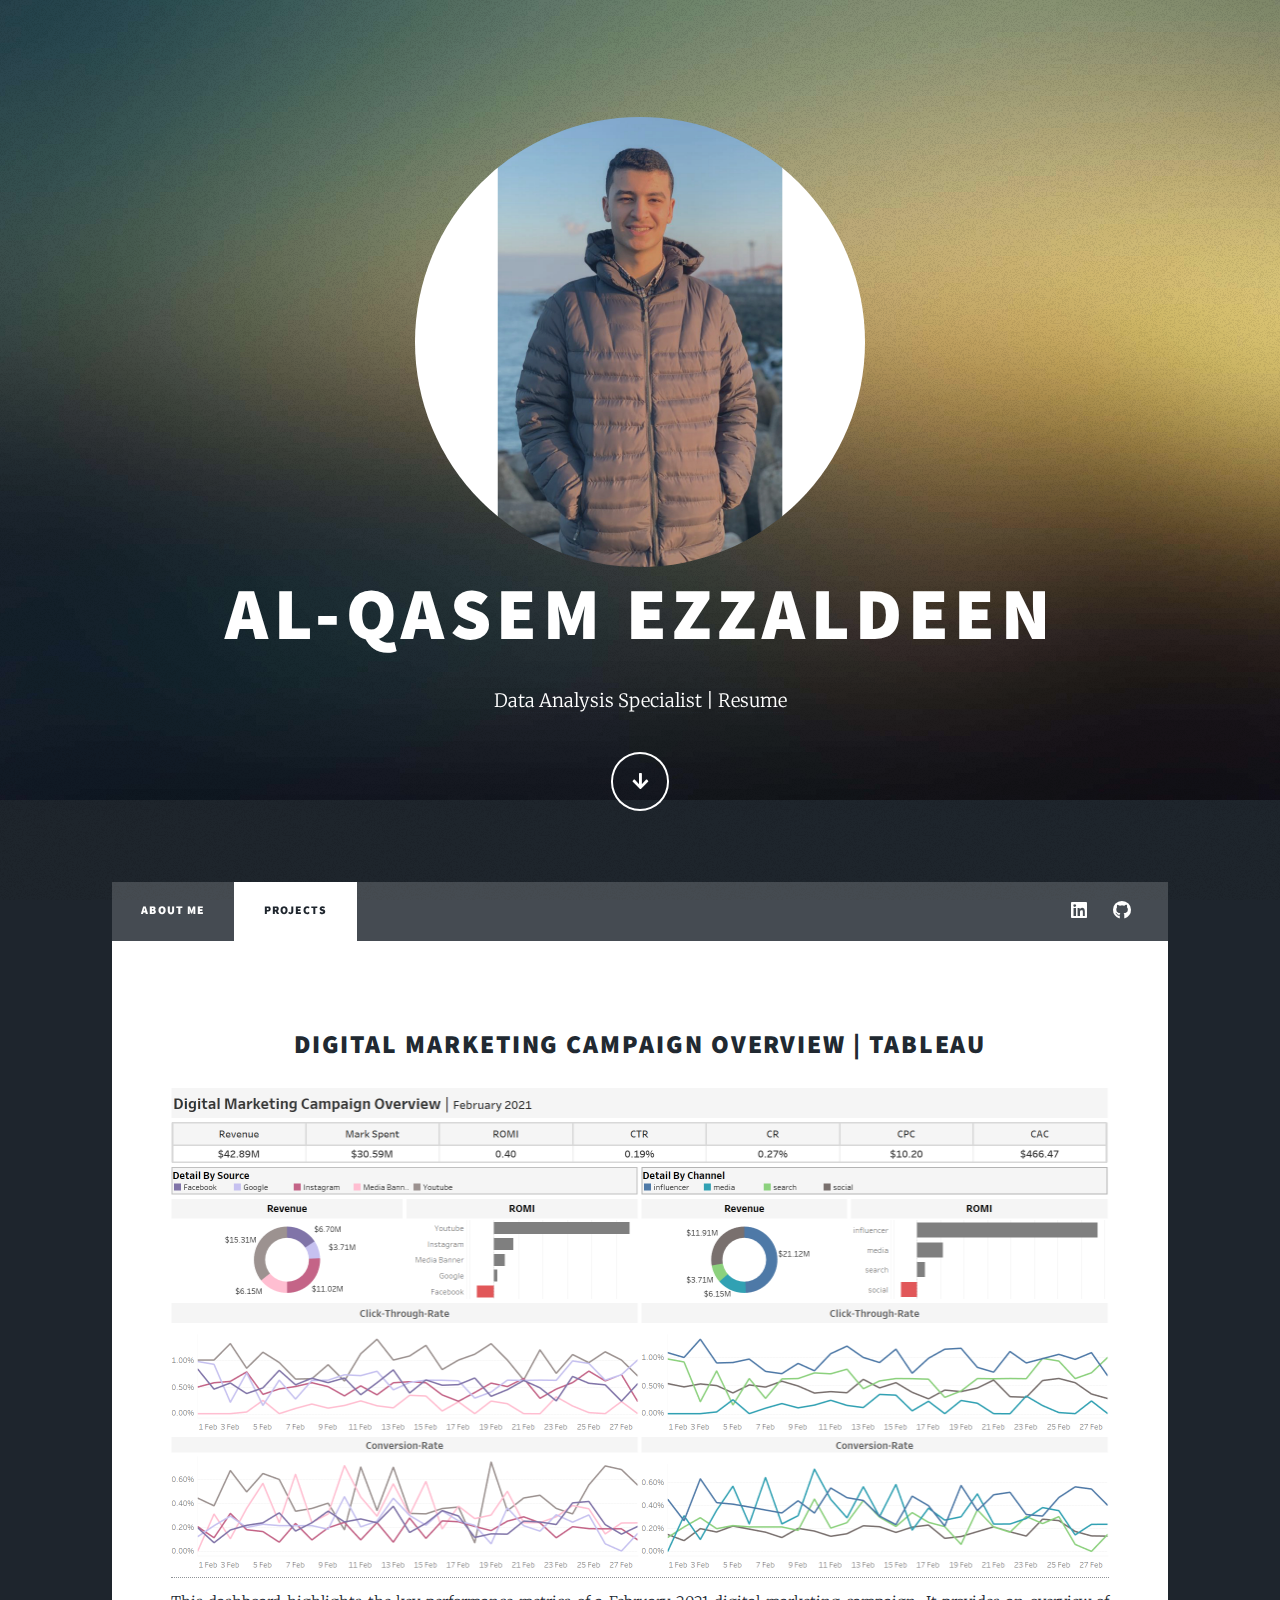
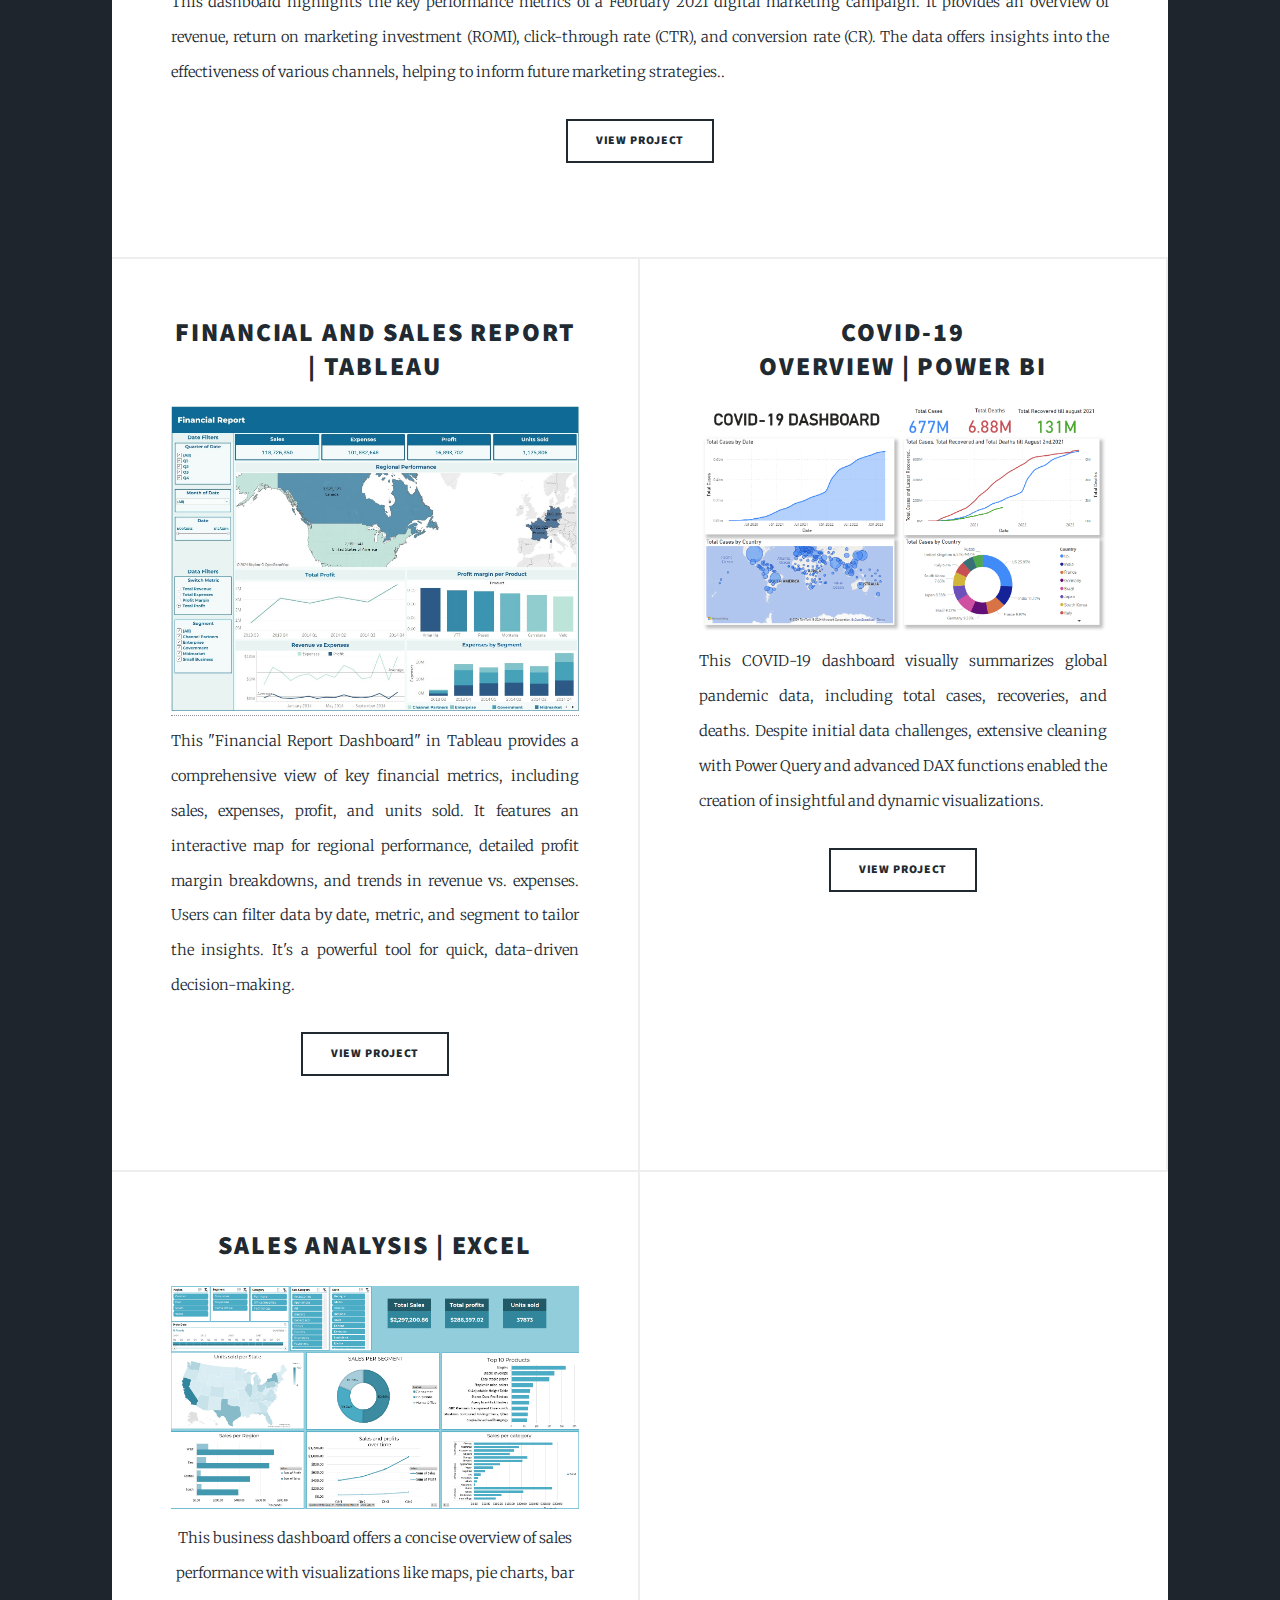
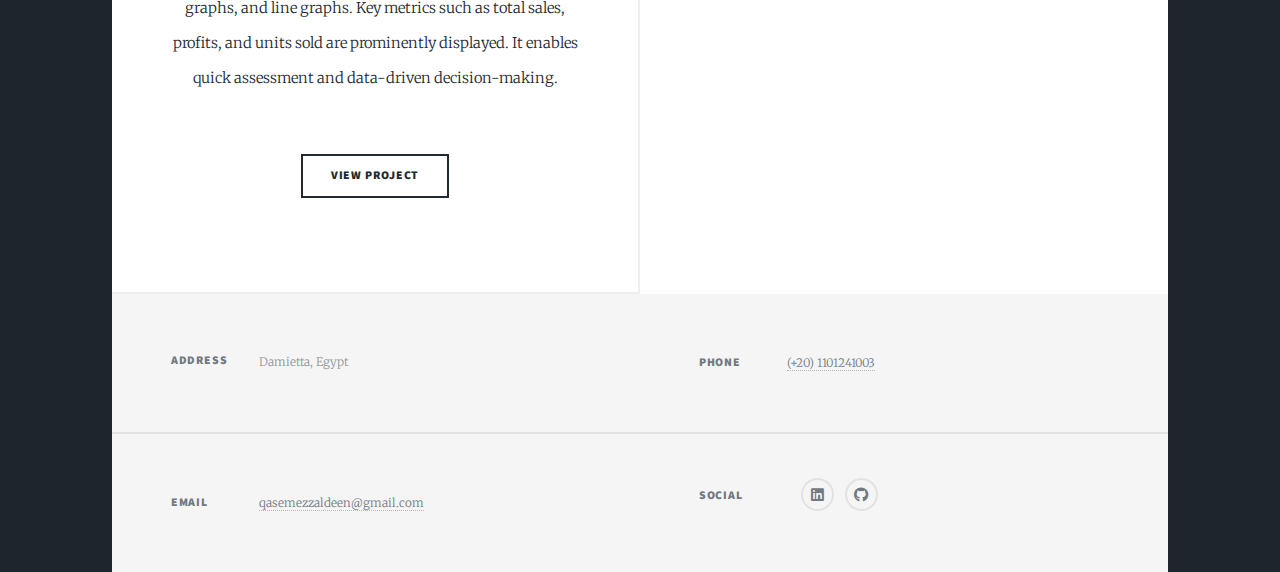
==== commit f402e697: "Update projects.html" ====
--- a/projects.html
+++ b/projects.html
@@ -1,7 +1,7 @@
 <!DOCTYPE html>
 <html>
   <head>
-    <title>Qasem Ezzaldeen Portfolio</title>
+    <title>Al-Qasem Ezzaldeen Portfolio</title>
     <meta charset="utf-8" />
     <meta
       name="viewport"
@@ -25,7 +25,7 @@
             alt="Picture of me"
             style="width: clamp(250px, 60%, 450px); border-radius: 50%"
           />
-          <h1>Qasem Ezzaldeen</h1>
+          <h1>Al-Qasem Ezzaldeen</h1>
         </div>
         <p>
           <a href="#nav" class="scrolly">Data Analysis Specialist</a> | <a href="Resume.pdf" target="_blank">Resume</a>
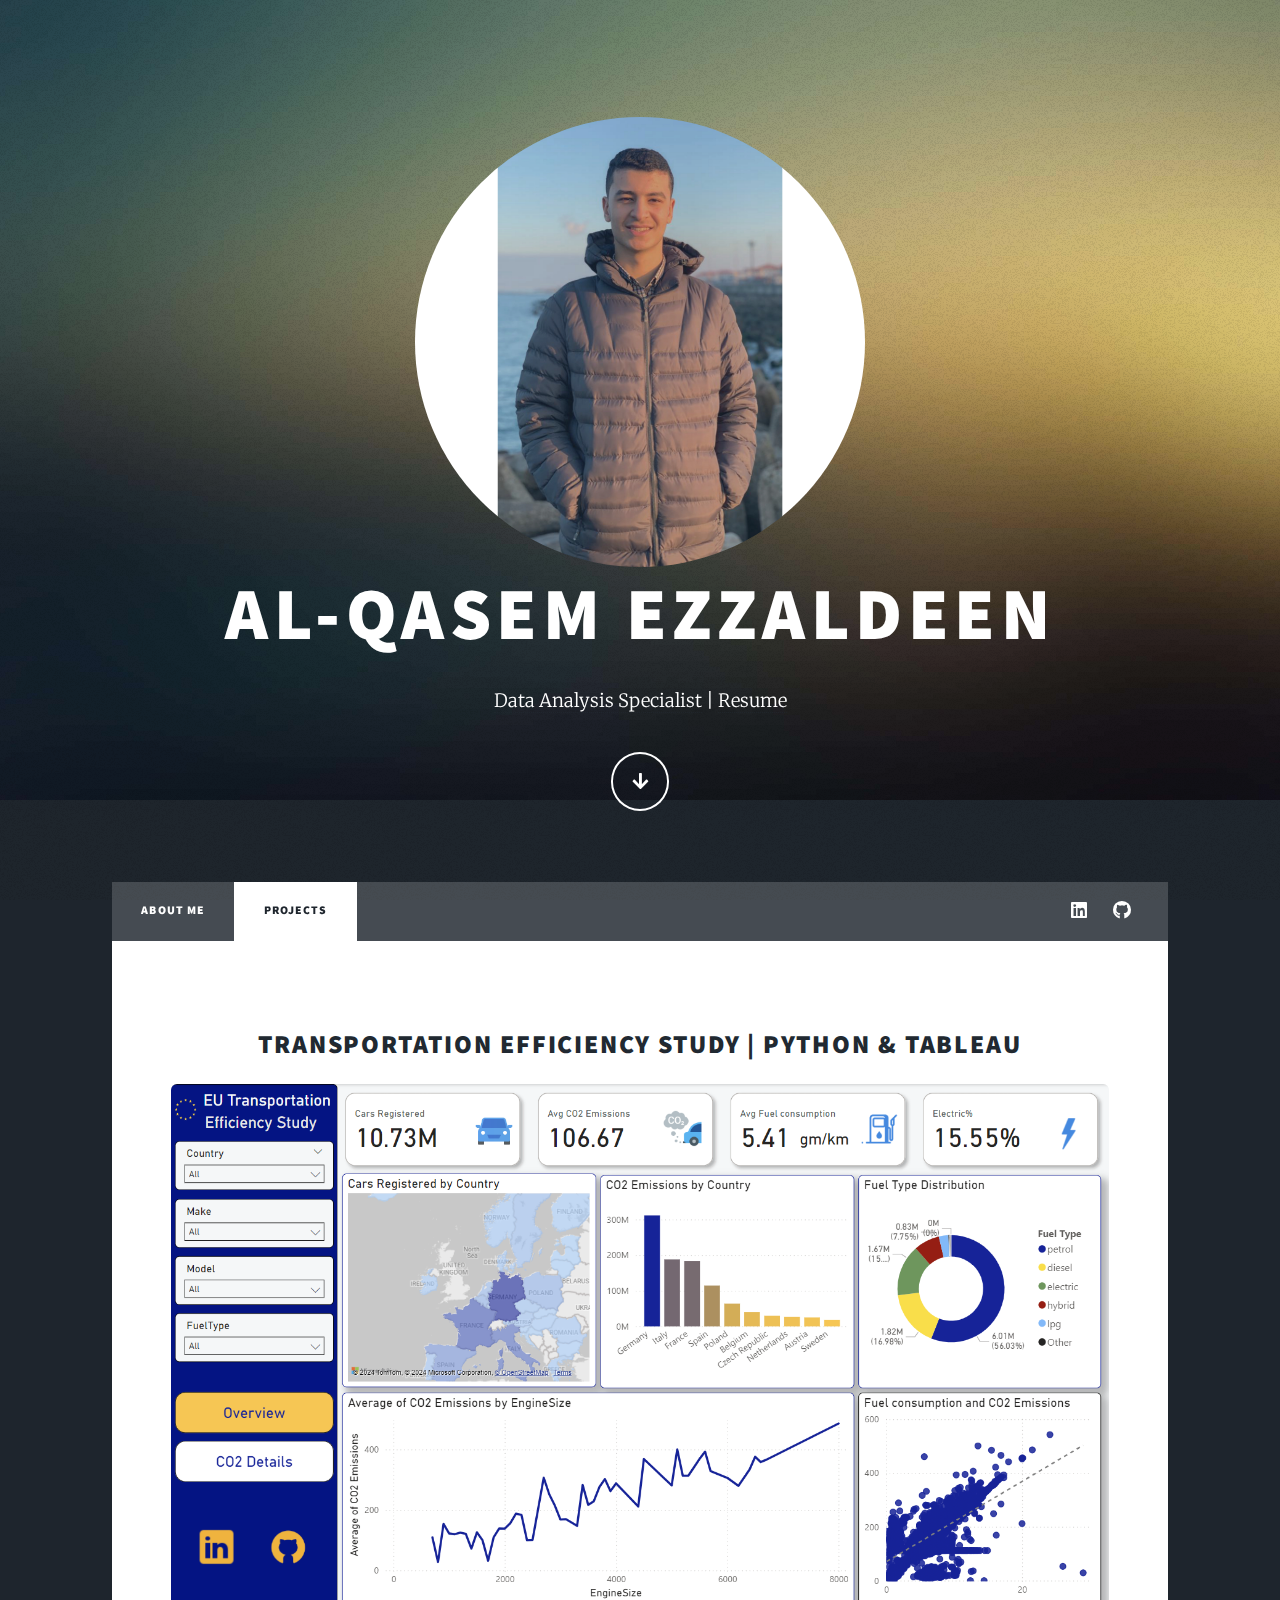
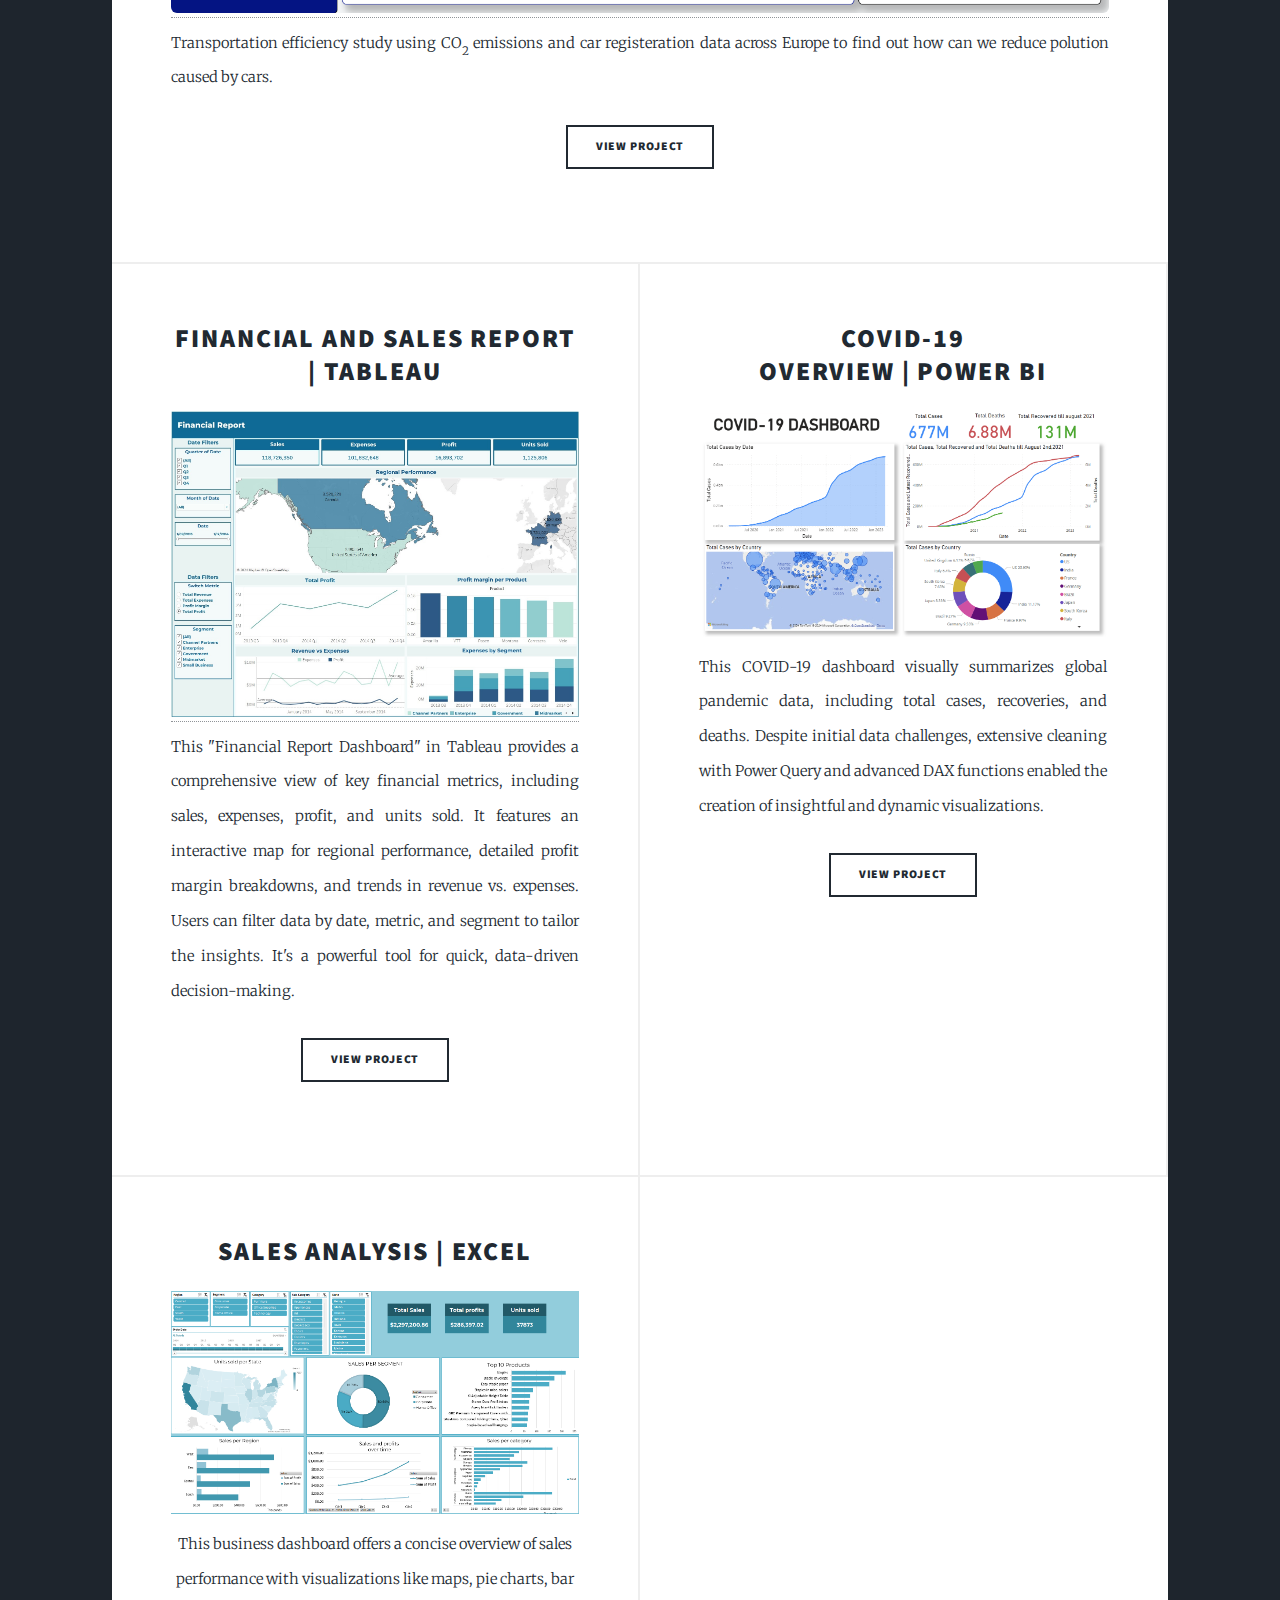
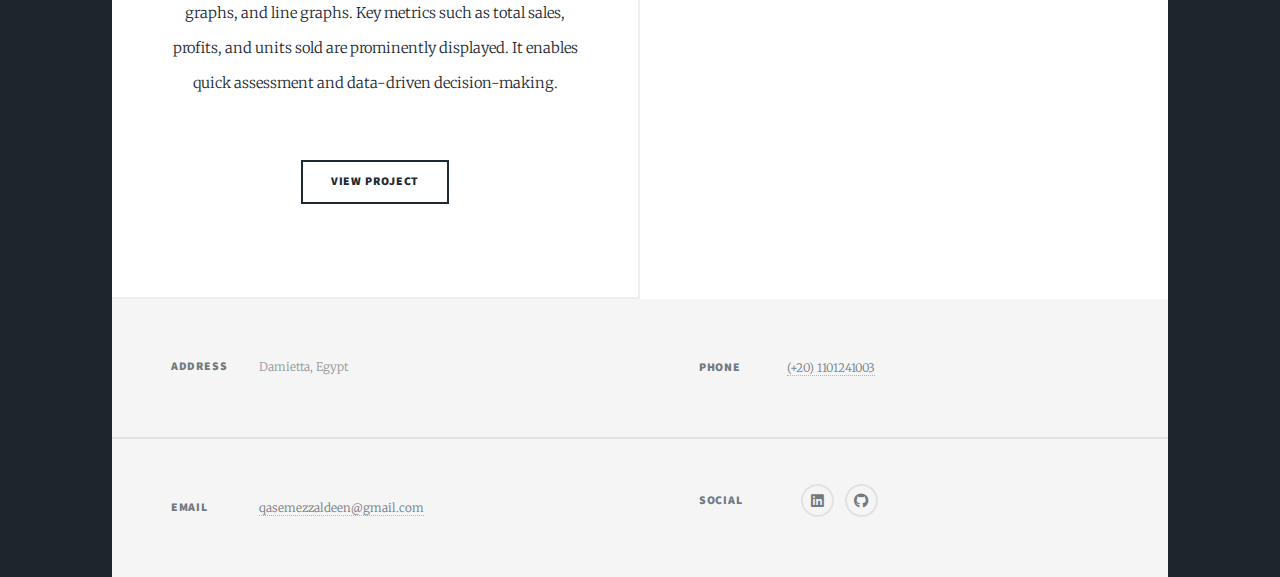
==== commit 3c368704: "uploading CO2 project" ====
--- a/projects.html
+++ b/projects.html
@@ -68,55 +68,75 @@
       <div id="main">
         <article class="post featured">
           <header>
-              <h2>Digital Marketing Campaign Overview | Tableau</h2>
+              <h2>Transportation Efficiency Study | Python & Tableau</h2>
               <a href="javascript:void(0);" class="modal-open4">
-                  <img src="images/Marketing.png" alt="Digital Marketing Campaign" style="max-width:100%; height:auto; cursor:pointer;">
+                  <img src="images/co2/overview.png" alt="CO2" style="max-width:100%; height:auto; cursor:pointer;">
               </a>
           </header>
-          <p>This dashboard highlights the key performance metrics of a February 2021 digital marketing campaign. It provides an overview of revenue, return on marketing investment (ROMI), click-through rate (CTR), and conversion rate (CR). The data offers insights into the effectiveness of various channels, helping to inform future marketing strategies..</p>
+          <p>Transportation efficiency study using CO<sub>2</sub> emissions and car registeration data across Europe to find out how can we reduce polution caused by cars.</p>
           <button class="btn modal-open4">View Project</button> <br><br>
           <div class="modal4">
               <div class="parent"><button class="btn modal-close4 top"><img src="./images/close.png" alt=""></button></div>
               
               <section>
-                <img src="./images/Marketing.png" alt="Dining Satisfaction Analysis Details">
-                <h2>Digital Marketing Campaign Overview</h2>
-                    <p>This Tableau dashboard provides an in-depth analysis of a digital marketing campaign's performance for February 2021. The dashboard includes key metrics such as revenue, marketing spend, Return on Marketing Investment (ROMI), Click-Through Rate (CTR), and Conversion Rate (CR).</p>
-                  <h3>Main Highlights</h3>
-                  <ul>
-                    <li><strong>Top Metrics:</strong> The top row of the dashboard displays the overall campaign's key performance indicators:
-                      <ul>
-                        <li><strong>Revenue:</strong> $42.89M</li>
-                        <li><strong>Marketing Spend:</strong> $30.59M</li>
-                        <li><strong>ROMI:</strong> 0.40</li>
-                        <li><strong>CTR:</strong> 0.19%</li>
-                        <li><strong>CR:</strong> 0.27%</li>
-                        <li><strong>CPC:</strong> $10.20</li>
-                        <li><strong>CAC:</strong> $466.47</li>
-                      </ul>
-                    </li>
-                  </ul>
-                  <h3>Detail by Source</h3>
-  <p>Visuals in the "Detail by Source" section include a breakdown of revenue by marketing sources such as Facebook, Google, Instagram, Media Banners, and YouTube. The pie chart highlights the revenue contribution from each source, with specific dollar amounts labeled.</p>
-
-  <h3>Detail by Channel</h3>
-  <p>This section categorizes the marketing efforts into channels like Influencer, Media, Search, and Social. The visuals provide insights into which channels are most effective in terms of revenue and ROMI.</p>
-  
-  <h3>Click-Through Rate (CTR) and Conversion Rate (CR)</h3>
-  <p>The bottom section includes line charts that track the daily CTR and CR throughout February. This data visualization allows for trend analysis across different sources and channels, helping identify which marketing strategies are performing best over time.</p>
-
-  <h3>Key Insights</h3>
-  <ul>
-    <li><strong>Revenue Distribution:</strong> The pie charts show how revenue is distributed among sources and channels, offering a clear picture of which areas are generating the most income.</li>
-    <li><strong>ROMI Comparison:</strong> The bar charts illustrate the ROMI for different sources and channels, helping identify the most cost-effective marketing efforts.</li>
-    <li><strong>Daily Performance Trends:</strong> The line charts for CTR and CR track performance fluctuations, providing actionable insights into daily campaign effectiveness.</li>
-  </ul>
-  
-  <p>This dashboard allows for a comprehensive view of the digital marketing campaign's performance, helping guide future strategies for maximizing ROI.</p>
-
+                <h2>Transportation Efficiency Study</h2>
+                <div style="text-align: left;">
+                  <h3>Data Collection</h3>
+                  <p>
+                    To gather the necessary data for this study, I utilized ChatGPT, which provided me with a variety of data sources. After reviewing these, I decided to focus my analysis on car registration data collected across Europe in 2023. The dataset I selected can be found at the following link:<br> 
+                    <b><a href="https://co2cars.apps.eea.europa.eu/?source=%7B%22track_total_hits%22%3Atrue%2C%22query%22%3A%7B%22bool%22%3A%7B%22must%22%3A%5B%7B%22constant_score%22%3A%7B%22filter%22%3A%7B%22bool%22%3A%7B%22must%22%3A%5B%7B%22bool%22%3A%7B%22should%22%3A%5B%7B%22term%22%3A%7B%22year%22%3A2023%7D%7D%5D%7D%7D%2C%7B%22bool%22%3A%7B%22should%22%3A%5B%7B%22term%22%3A%7B%22scStatus%22%3A%22Provisional%22%7D%7D%5D%7D%7D%5D%7D%7D%7D%7D%5D%7D%7D%2C%22display_type%22%3A%22tabular%22%7D">Link to the Dataset</a></b>.
+                  </p>
+                  <img src="./images/co2/data.png" alt="Data Collection">
+                  
+                  <h3>Data Preprocessing and Cleaning with Python</h3>
+                  <p>
+                    After downloading the dataset, I loaded it into a pandas DataFrame to begin the preprocessing and cleaning phase. The raw data contained many missing values, especially in important fields like car make and model, which are crucial for the analysis. Additionally, there were several unnecessary columns that did not contribute to the study, so I removed them to streamline the dataset. I handled the missing values by dropping records where essential fields were empty. Once the dataset was cleaned, I exported it to a CSV file for further use in building the dashboard.
+                  </p>
+                  
+                  <h3>Dashboard</h3>
+                  <img src="images/co2/overview.png" alt="overview co2" >
+                  <img src="images/co2/details.png" alt="details co2">
+
+                  <h3>Insights and Summary</h3>
+                  <ol>
+                    <li>
+                      <h5>Cars Registered & CO2 Emissions:</h5>
+                      <ul>
+                        <li>10.73M cars are registered in Europe, with an average CO2 emission of 106.67 g/km and fuel consumption of 5.41 g/km.</li>
+                        <li>Germany, Italy, and France lead in both registrations and CO2 emissions.</li>
+                      </ul>
+                    </li>
+                    <li>
+                      <h5>Fuel Type & Electric Vehicles:</h5>
+                      <ul>
+                        <li>Petrol cars dominate at 56.03%, followed by diesel (16.98%). Electric cars account for 15.55%, highlighting the need for further growth to reduce emissions.</li>
+                      </ul>
+                    </li>
+                    <li>
+                      <h5>CO2 Emissions by Engine Size & Fuel Consumption:</h5>
+                      <ul>
+                        <li>Larger engines produce more CO2, and higher fuel consumption correlates with higher emissions. Reducing fuel-hungry vehicles is critical.</li>
+                      </ul>
+                    </li>
+                    <li>
+                      <h5>Supercars vs. Regular Cars:</h5>
+                      <ul>
+                        <li>Supercars like the Aston Martin Valkyrie and Bugatti Chiron have very high CO2 emissions, averaging over 400 g/km, but they are rare (Valkyrie: 11, Chiron: 1).</li>
+                        <li>In contrast, everyday cars like the Sandero (223,289 registered) and TROC (177,749 registered) have a much larger presence and contribute heavily to CO2 emissions despite having lower per-car emissions.</li>
+                      </ul>
+                    </li>
+                    <li>
+                      <h5>Electric Conversion Recommendation:</h5>
+                      <ul>
+                        <li>High-volume, high-emission cars like the Sandero and TROC need to transition to electric models, which produce zero emissions, to reduce the overall environmental impact of transportation.</li>
+                      </ul>
+                    </li>
+                  </ol>
+
+                </div>
                 </section>
                 <div class="github-link" style="text-align: center; margin-bottom: 20px;">
-                  <a href="https://github.com/qasem-ezzaldeen/Marketing-Campaign" target="_blank" style="font-size: 20px; text-decoration: none; color: #007bff; font-weight: bold;">Project on GitHub</a>
+                  <a href="https://github.com/qasem-ezzaldeen/Transportation-efficiency-study" target="_blank" style="font-size: 20px; text-decoration: none; color: #007bff; font-weight: bold;">Project on GitHub</a>
                 </div>
           </div>
           <script>
@@ -216,7 +236,7 @@
           <button class = "btn modal-open1"> View Project </button> <br><br>
           <div class = "modal1">
             <div class="parent"><button class="btn modal-close1 top"><img src="./images/close.png" alt=""></button></div>
-            <img src="./images/covid.png" alt="Covid-19 Overview">
+            <img src="./images/Covid.png" alt="Covid-19 Overview">
             <h2>Covid-19 Overview</h2>
             <p>This COVID-19 Dashboard was created after overcoming significant challenges due to incomplete data sets that contained many missing values. To prepare this comprehensive visual representation of pandemic statistics required extensive data cleaning using <span class="highlight">Power Query</span>—a powerful tool within Excel that enables complex transformations and data shaping workflows.</p>
     <p>Following the initial cleaning process using Power Query's capabilities to filter out irrelevant information or correct inconsistencies within the dataset was crucial.</p>
--- a/assets/css/main.css
+++ b/assets/css/main.css
@@ -4766,3 +4766,8 @@
 	justify-content: space-between;
 }
 .sql{list-style-type: none;}
+
+.post.featured  img{
+	border-radius: 6px;
+}
+
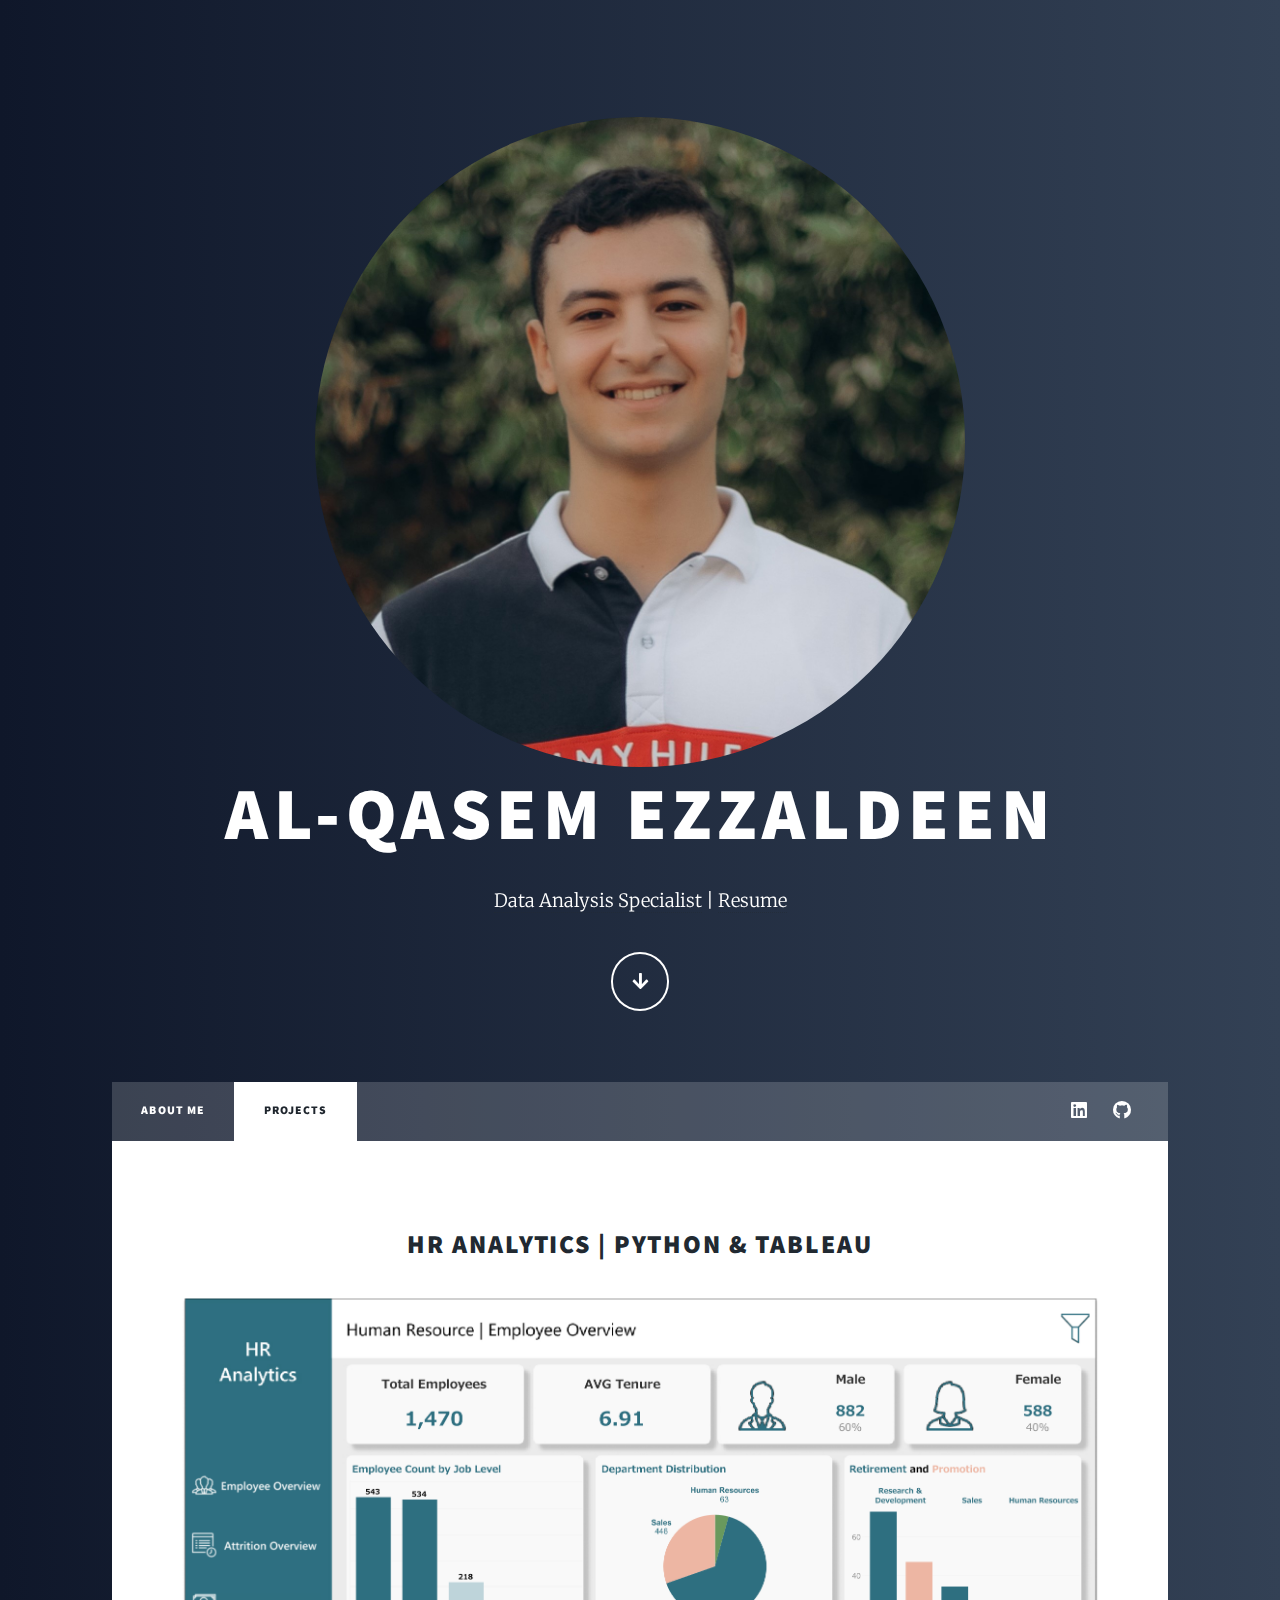
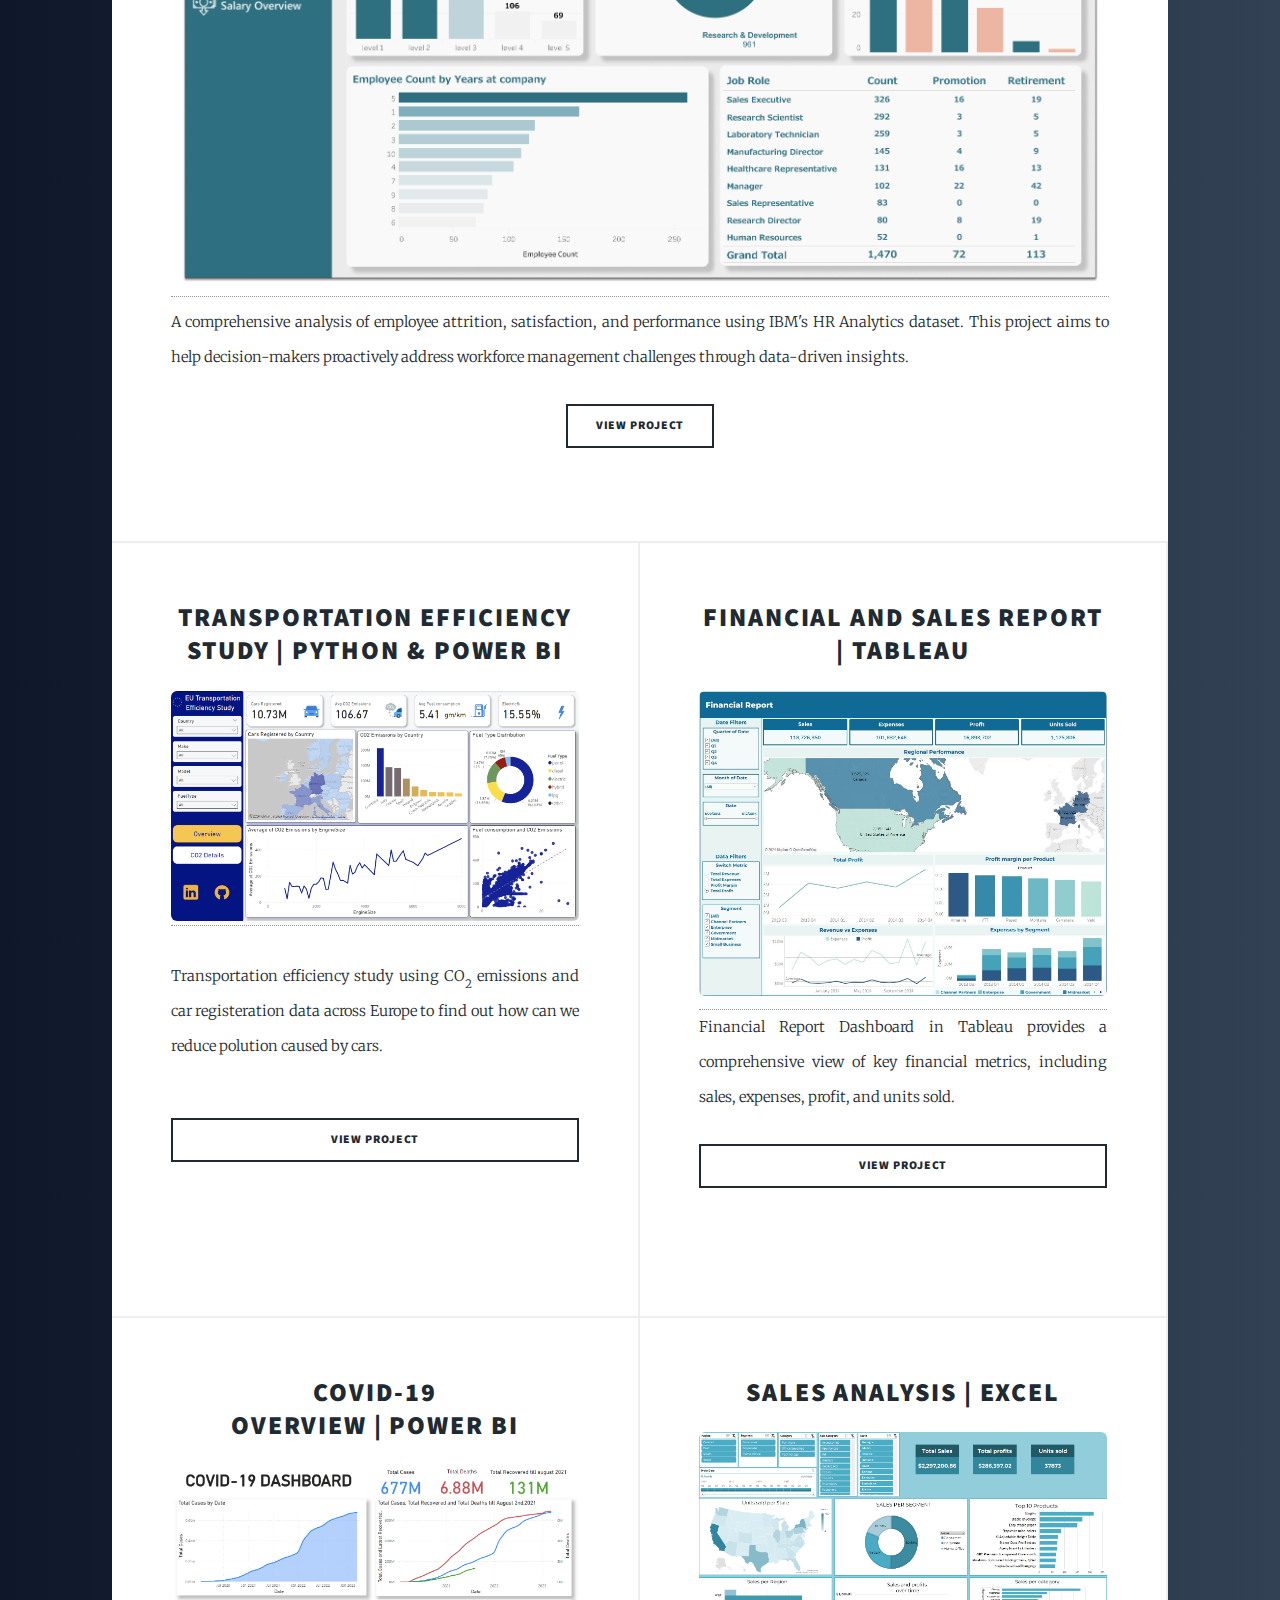
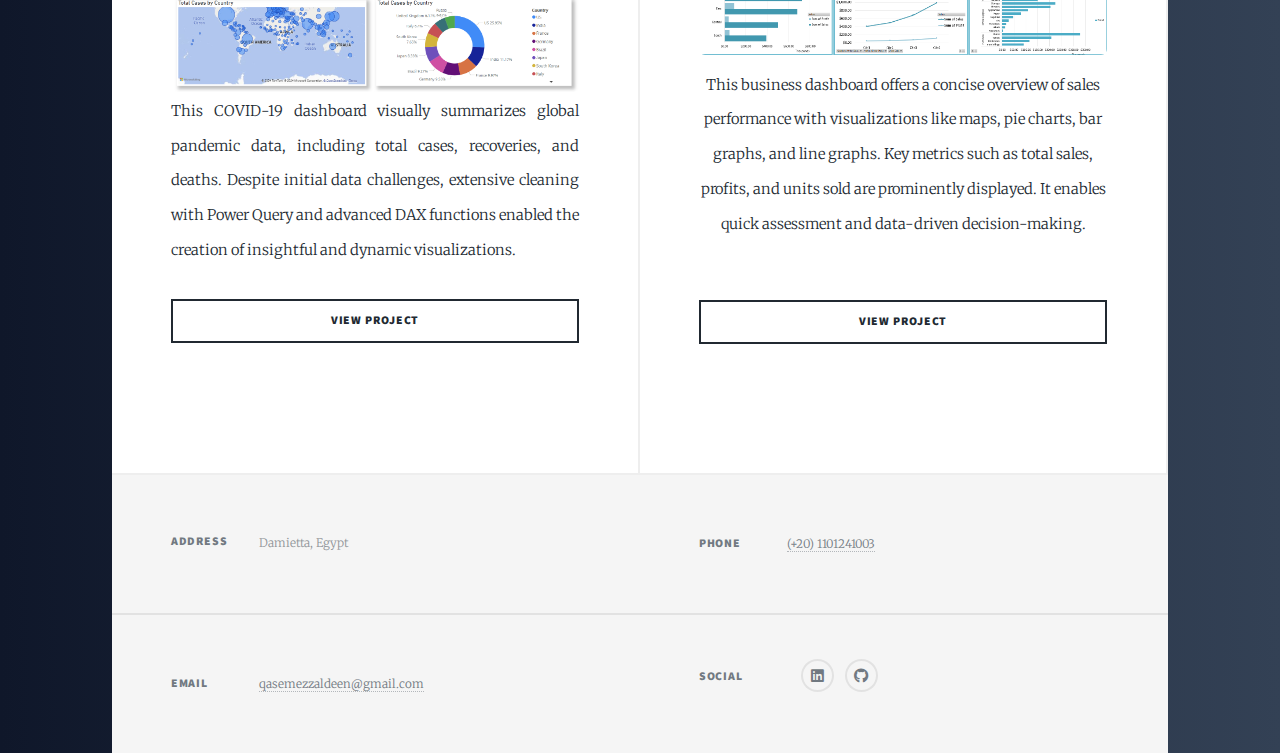
==== commit b9708f75: "Update Projects and Resume" ====
--- a/projects.html
+++ b/projects.html
@@ -23,7 +23,7 @@
           <img
             src="./images/Casio.jpg"
             alt="Picture of me"
-            style="width: clamp(250px, 60%, 450px); border-radius: 50%"
+            style="width: clamp(250px, 70%, 650px); border-radius: 50%"
           />
           <h1>Al-Qasem Ezzaldeen</h1>
         </div>
@@ -68,86 +68,119 @@
       <div id="main">
         <article class="post featured">
           <header>
-              <h2>Transportation Efficiency Study | Python & Tableau</h2>
-              <a href="javascript:void(0);" class="modal-open4">
-                  <img src="images/co2/overview.png" alt="CO2" style="max-width:100%; height:auto; cursor:pointer;">
+              <h2>HR Analytics | Python & Tableau</h2>
+              <a href="javascript:void(0);" class="modal-open100">
+                  <img src="images/HR/Employee Overview.png" alt="hr" style="max-width:100%; height:auto; cursor:pointer;">
               </a>
           </header>
-          <p>Transportation efficiency study using CO<sub>2</sub> emissions and car registeration data across Europe to find out how can we reduce polution caused by cars.</p>
-          <button class="btn modal-open4">View Project</button> <br><br>
-          <div class="modal4">
-              <div class="parent"><button class="btn modal-close4 top"><img src="./images/close.png" alt=""></button></div>
+          <p>A comprehensive analysis of employee attrition, satisfaction, and performance using IBM's HR Analytics dataset. This project aims to help decision-makers proactively address workforce management challenges through data-driven insights.</p>
+          <button class="btn modal-open100">View Project</button> <br><br>
+          <div class="modal100">
+              <div class="parent"><button class="btn modal-close100 top"><img src="./images/close.png" alt=""></button></div>
               
               <section>
-                <h2>Transportation Efficiency Study</h2>
-                <div style="text-align: left;">
-                  <h3>Data Collection</h3>
-                  <p>
-                    To gather the necessary data for this study, I utilized ChatGPT, which provided me with a variety of data sources. After reviewing these, I decided to focus my analysis on car registration data collected across Europe in 2023. The dataset I selected can be found at the following link:<br> 
-                    <b><a href="https://co2cars.apps.eea.europa.eu/?source=%7B%22track_total_hits%22%3Atrue%2C%22query%22%3A%7B%22bool%22%3A%7B%22must%22%3A%5B%7B%22constant_score%22%3A%7B%22filter%22%3A%7B%22bool%22%3A%7B%22must%22%3A%5B%7B%22bool%22%3A%7B%22should%22%3A%5B%7B%22term%22%3A%7B%22year%22%3A2023%7D%7D%5D%7D%7D%2C%7B%22bool%22%3A%7B%22should%22%3A%5B%7B%22term%22%3A%7B%22scStatus%22%3A%22Provisional%22%7D%7D%5D%7D%7D%5D%7D%7D%7D%7D%5D%7D%7D%2C%22display_type%22%3A%22tabular%22%7D">Link to the Dataset</a></b>.
-                  </p>
-                  <img src="./images/co2/data.png" alt="Data Collection">
-                  
-                  <h3>Data Preprocessing and Cleaning with Python</h3>
-                  <p>
-                    After downloading the dataset, I loaded it into a pandas DataFrame to begin the preprocessing and cleaning phase. The raw data contained many missing values, especially in important fields like car make and model, which are crucial for the analysis. Additionally, there were several unnecessary columns that did not contribute to the study, so I removed them to streamline the dataset. I handled the missing values by dropping records where essential fields were empty. Once the dataset was cleaned, I exported it to a CSV file for further use in building the dashboard.
-                  </p>
-                  
+                <h2>Gradutaion project for DEPI <br> IBM HR Analytics</h2>
+                <div class="presentation">
+                  <a href="https://www.canva.com/design/DAGTf41Swrg/mvUEYEJF2p5LoMZEucOtEA/edit?utm_content=DAGTf41Swrg&utm_campaign=designshare&utm_medium=link2&utm_source=sharebutton" target="_blank">
+                  <img src="images/HR/presentation.png" alt="presentation link" id="presentation">
+                  <button>Go to presentation</button>
+                </a>
+              </div>
+                <div style="text-align: left;" class="HR">
+                  <section>
+                    <h3>Team Members</h3>
+                    <ul>
+                        <li><a href="https://www.linkedin.com/in/ahmed-khoukh-42908a252/">Ahmed Khoukh</a></li>
+                        <li><a href="https://www.linkedin.com/in/salma-mohamed-9575b9221/">Salma Abdrabou</a></li>
+                        <li><a href="https://www.linkedin.com/in/amal-zaid-11b2a7280/">Aml Abdo Zayed</a></li>
+                        <li><a href="https://www.linkedin.com/in/menna-taha-670268255/">Mennatullah Taha</a></li>
+                        <li><a href="https://www.linkedin.com/in/abdelrhman-aleskandrany/">Abdelrhman Aleskandrany</a></li>
+                        <li><a href="https://www.linkedin.com/in/al-qasem-ezzaldeen/">Al-Qasem Ezzaldeen</a></li>
+                    </ul>
+                </section>
+            
+                <section>
+                    <h3>Project Overview</h3>
+                    <p>A comprehensive analysis of employee attrition, satisfaction, and performance using IBM's HR Analytics dataset. This project aims to help decision-makers proactively address workforce management challenges through data-driven insights.</p>
+                </section>
+            
+                <section>
+                    <h3>Key Objectives</h3>
+                    <ul>
+                        <li>Evaluate Employee Performance</li>
+                        <li>Analyze Employee Attrition</li>
+                        <li>Assess Monthly Income</li>
+                        <li>Measure Job Satisfaction</li>
+                    </ul>
+                </section>
+            
+                <section>
+                    <h3>Dataset Information</h3>
+                    <ul>
+                        <li>Source: Kaggle IBM HR Analytics Attrition Dataset</li>
+                        <li>Size: 1,470 employee records</li>
+                        <li>Features: 35 columns</li>
+                        <li>Format: CSV file</li>
+                    </ul>
+                </section>
+            
+                <section>
+                    <h3>Methodology & Results</h3>
+                    <h4>Model Accuracy:</h4>
+                    <ul>
+                        <li>Attrition Prediction: 96% accuracy</li>
+                        <li>Salary Prediction: 89% R² score</li>
+                        <li>Performance Rating: 94% accuracy</li>
+                        <li>Work-life Balance: 92% accuracy</li>
+                    </ul>
+                </section>
+
+                <section>
                   <h3>Dashboard</h3>
-                  <img src="images/co2/overview.png" alt="overview co2" >
-                  <img src="images/co2/details.png" alt="details co2">
-
-                  <h3>Insights and Summary</h3>
-                  <ol>
-                    <li>
-                      <h5>Cars Registered & CO2 Emissions:</h5>
-                      <ul>
-                        <li>10.73M cars are registered in Europe, with an average CO2 emission of 106.67 g/km and fuel consumption of 5.41 g/km.</li>
-                        <li>Germany, Italy, and France lead in both registrations and CO2 emissions.</li>
-                      </ul>
-                    </li>
-                    <li>
-                      <h5>Fuel Type & Electric Vehicles:</h5>
-                      <ul>
-                        <li>Petrol cars dominate at 56.03%, followed by diesel (16.98%). Electric cars account for 15.55%, highlighting the need for further growth to reduce emissions.</li>
-                      </ul>
-                    </li>
-                    <li>
-                      <h5>CO2 Emissions by Engine Size & Fuel Consumption:</h5>
-                      <ul>
-                        <li>Larger engines produce more CO2, and higher fuel consumption correlates with higher emissions. Reducing fuel-hungry vehicles is critical.</li>
-                      </ul>
-                    </li>
-                    <li>
-                      <h5>Supercars vs. Regular Cars:</h5>
-                      <ul>
-                        <li>Supercars like the Aston Martin Valkyrie and Bugatti Chiron have very high CO2 emissions, averaging over 400 g/km, but they are rare (Valkyrie: 11, Chiron: 1).</li>
-                        <li>In contrast, everyday cars like the Sandero (223,289 registered) and TROC (177,749 registered) have a much larger presence and contribute heavily to CO2 emissions despite having lower per-car emissions.</li>
-                      </ul>
-                    </li>
-                    <li>
-                      <h5>Electric Conversion Recommendation:</h5>
-                      <ul>
-                        <li>High-volume, high-emission cars like the Sandero and TROC need to transition to electric models, which produce zero emissions, to reduce the overall environmental impact of transportation.</li>
-                      </ul>
-                    </li>
-                  </ol>
+                  <div class="tableau-link" style="text-align: center; margin-bottom: 20px;">
+                    <a href="https://public.tableau.com/app/profile/qasem.ezzaldeen/viz/dashboard_17289785296840/SalaryOverview" target="_blank" style="font-size: 20px; text-decoration: none; color: #007bff; font-weight: bold;">Dashboard on Tableau Public</a>
+                  </div>
+                  <img src="images/HR/Employee Overview.png" alt="Employee Overview">
+                  <img src="images/HR/Attrition and Overtime.png" alt="Attrition Overview">
+                  <img src="images/HR/Salary Overview.png" alt="Salary Overview">
+              </section>
+            
+                <section>
+                    <h3>Key Findings</h3>
+                    <ul>
+                        <li>Employees closer to the workplace showed higher attrition rates</li>
+                        <li>Fresh employees were more prone to attrition compared to experienced staff</li>
+                        <li>Lower monthly income correlated with higher attrition rates</li>
+                        <li>Overtime work significantly impacted attrition rates</li>
+                    </ul>
+                </section>
+            
+                <section>
+                    <h3>Tools Used</h3>
+                    <ul>
+                        <li>Python (Pandas, NumPy)</li>
+                        <li>Visualization: Matplotlib, Seaborn, Plotly</li>
+                        <li>Machine Learning: Scikit-learn, Imbalanced-learn</li>
+                        <li>SQL</li>
+                        <li>Dashboard: Tableau</li>
+                    </ul>
+                </section>
 
                 </div>
                 </section>
                 <div class="github-link" style="text-align: center; margin-bottom: 20px;">
-                  <a href="https://github.com/qasem-ezzaldeen/Transportation-efficiency-study" target="_blank" style="font-size: 20px; text-decoration: none; color: #007bff; font-weight: bold;">Project on GitHub</a>
+                  <a href="https://github.com/qasem-ezzaldeen/Data-Analysis-Project" target="_blank" style="font-size: 20px; text-decoration: none; color: #007bff; font-weight: bold;">Project on GitHub</a>
                 </div>
           </div>
           <script>
               $(document).ready(function () {
-                  $('.modal-open4').on('click', function () {
-                      $('body').addClass('modal-open4');
-                      $('.modal4').fadeIn();
+                  $('.modal-open100').on('click', function () {
+                      $('body').addClass('modal-open100');
+                      $('.modal100').fadeIn();
                   });
-                  $('.modal-close4').on('click', function () {
-                      $('body').removeClass('modal-open4');
-                      $('.modal4').fadeOut();
+                  $('.modal-close100').on('click', function () {
+                      $('body').removeClass('modal-open100');
+                      $('.modal100').fadeOut();
                   });
               });
           </script>
@@ -157,15 +190,102 @@
         <section class="posts">
           <article>
             <header>
+                <h2>Transportation Efficiency Study | Python & Power BI</h2>
+                <a href="javascript:void(0);" class="modal-open3">
+                    <img src="images/co2/overview.png" alt="CO2" style="max-width:100%; height:auto; cursor:pointer;">
+                </a>
+            </header>
+            <p>Transportation efficiency study using CO<sub>2</sub> emissions and car registeration data across Europe to find out how can we reduce polution caused by cars.</p>
+            <button class="btn modal-open3">View Project</button> <br><br>
+            <div class="modal3">
+                <div class="parent"><button class="btn modal-close3 top"><img src="./images/close.png" alt=""></button></div>
+                
+                <section>
+                  <h2>Transportation Efficiency Study</h2>
+                  <div style="text-align: left;">
+                    <h3>Data Collection</h3>
+                    <p>
+                      To gather the necessary data for this study, I utilized ChatGPT, which provided me with a variety of data sources. After reviewing these, I decided to focus my analysis on car registration data collected across Europe in 2023. The dataset I selected can be found at the following link:<br> 
+                      <b><a href="https://co2cars.apps.eea.europa.eu/?source=%7B%22track_total_hits%22%3Atrue%2C%22query%22%3A%7B%22bool%22%3A%7B%22must%22%3A%5B%7B%22constant_score%22%3A%7B%22filter%22%3A%7B%22bool%22%3A%7B%22must%22%3A%5B%7B%22bool%22%3A%7B%22should%22%3A%5B%7B%22term%22%3A%7B%22year%22%3A2023%7D%7D%5D%7D%7D%2C%7B%22bool%22%3A%7B%22should%22%3A%5B%7B%22term%22%3A%7B%22scStatus%22%3A%22Provisional%22%7D%7D%5D%7D%7D%5D%7D%7D%7D%7D%5D%7D%7D%2C%22display_type%22%3A%22tabular%22%7D">Link to the Dataset</a></b>.
+                    </p>
+                    <img src="./images/co2/data.png" alt="Data Collection">
+                    
+                    <h3>Data Preprocessing and Cleaning with Python</h3>
+                    <p>
+                      After downloading the dataset, I loaded it into a pandas DataFrame to begin the preprocessing and cleaning phase. The raw data contained many missing values, especially in important fields like car make and model, which are crucial for the analysis. Additionally, there were several unnecessary columns that did not contribute to the study, so I removed them to streamline the dataset. I handled the missing values by dropping records where essential fields were empty. Once the dataset was cleaned, I exported it to a CSV file for further use in building the dashboard.
+                    </p>
+                    
+                    <h3>Dashboard</h3>
+                    <img src="images/co2/overview.png" alt="overview co2" >
+                    <img src="images/co2/details.png" alt="details co2">
+  
+                    <h3>Insights and Summary</h3>
+                    <ol>
+                      <li>
+                        <h5>Cars Registered & CO2 Emissions:</h5>
+                        <ul>
+                          <li>10.73M cars are registered in Europe, with an average CO2 emission of 106.67 g/km and fuel consumption of 5.41 g/km.</li>
+                          <li>Germany, Italy, and France lead in both registrations and CO2 emissions.</li>
+                        </ul>
+                      </li>
+                      <li>
+                        <h5>Fuel Type & Electric Vehicles:</h5>
+                        <ul>
+                          <li>Petrol cars dominate at 56.03%, followed by diesel (16.98%). Electric cars account for 15.55%, highlighting the need for further growth to reduce emissions.</li>
+                        </ul>
+                      </li>
+                      <li>
+                        <h5>CO2 Emissions by Engine Size & Fuel Consumption:</h5>
+                        <ul>
+                          <li>Larger engines produce more CO2, and higher fuel consumption correlates with higher emissions. Reducing fuel-hungry vehicles is critical.</li>
+                        </ul>
+                      </li>
+                      <li>
+                        <h5>Supercars vs. Regular Cars:</h5>
+                        <ul>
+                          <li>Supercars like the Aston Martin Valkyrie and Bugatti Chiron have very high CO2 emissions, averaging over 400 g/km, but they are rare (Valkyrie: 11, Chiron: 1).</li>
+                          <li>In contrast, everyday cars like the Sandero (223,289 registered) and TROC (177,749 registered) have a much larger presence and contribute heavily to CO2 emissions despite having lower per-car emissions.</li>
+                        </ul>
+                      </li>
+                      <li>
+                        <h5>Electric Conversion Recommendation:</h5>
+                        <ul>
+                          <li>High-volume, high-emission cars like the Sandero and TROC need to transition to electric models, which produce zero emissions, to reduce the overall environmental impact of transportation.</li>
+                        </ul>
+                      </li>
+                    </ol>
+  
+                  </div>
+                  </section>
+                  <div class="github-link" style="text-align: center; margin-bottom: 20px;">
+                    <a href="https://github.com/qasem-ezzaldeen/Transportation-efficiency-study" target="_blank" style="font-size: 20px; text-decoration: none; color: #007bff; font-weight: bold;">Project on GitHub</a>
+                  </div>
+            </div>
+            <script>
+                $(document).ready(function () {
+                    $('.modal-open3').on('click', function () {
+                        $('body').addClass('modal-open3');
+                        $('.modal3').fadeIn();
+                    });
+                    $('.modal-close3').on('click', function () {
+                        $('body').removeClass('modal-open3');
+                        $('.modal3').fadeOut();
+                    });
+                });
+            </script>
+        </article>
+
+          <article>
+            <header>
                 <h2>Financial and Sales Report | Tableau</h2>
             </header>
-            <a href="javascript:void(0);" class="modal-open5">
+            <a href="javascript:void(0);" class="modal-open2">
                 <img src="images/Financial Report.jpg" alt="E-Commerce Data Analytics Project" style="max-width:100%; height:auto; cursor:pointer;">
             </a>
-            <p>This "Financial Report Dashboard" in Tableau provides a comprehensive view of key financial metrics, including sales, expenses, profit, and units sold. It features an interactive map for regional performance, detailed profit margin breakdowns, and trends in revenue vs. expenses. Users can filter data by date, metric, and segment to tailor the insights. It's a powerful tool for quick, data-driven decision-making.</p>
-            <button class="btn modal-open5">View Project</button> <br><br>
-            <div class="modal5">
-                <div class="parent"><button class="btn modal-close5 top"><img src="./images/close.png" alt=""></button></div>
+            <p>Financial Report Dashboard in Tableau provides a comprehensive view of key financial metrics, including sales, expenses, profit, and units sold. </p>
+            <button class="btn modal-open2">View Project</button> <br><br>
+            <div class="modal2">
+                <div class="parent"><button class="btn modal-close2 top"><img src="./images/close.png" alt=""></button></div>
                 <img src="./images/Financial Report.jpg" alt="Financial Sales Report">
                 <h2>Financial Report Dashboard</h2>
   <p>This Tableau dashboard provides an overview of key financial metrics for a specified period, including sales, expenses, profit, and units sold. It incorporates various visual elements to offer insights into regional performance, profit margins, revenue versus expenses, and more.</p>
@@ -212,13 +332,13 @@
             </div>
             <script>
                 $(document).ready(function () {
-                    $('.modal-open5').on('click', function () {
-                        $('body').addClass('modal-open5');
-                        $('.modal5').fadeIn();
+                    $('.modal-open2').on('click', function () {
+                        $('body').addClass('modal-open2');
+                        $('.modal2').fadeIn();
                     });
-                    $('.modal-close5').on('click', function () {
-                        $('body').removeClass('modal-open5');
-                        $('.modal5').fadeOut();
+                    $('.modal-close2').on('click', function () {
+                        $('body').removeClass('modal-open2');
+                        $('.modal2').fadeOut();
                     });
                 });
             </script>
--- a/assets/css/main.css
+++ b/assets/css/main.css
@@ -93,9 +93,9 @@
 		box-sizing: inherit;
 	}
 
-	body {
-		background-color: #1e252d;
-	}
+		body {
+			background: linear-gradient(to right, #0f172a, #334155);
+		  }
 
 		body.is-preload *, body.is-preload *:before, body.is-preload *:after {
 			-moz-animation: none !important;
@@ -3228,8 +3228,6 @@
 			left: 0;
 			width: 100%;
 			height: 100%;
-			background-color: #212931;
-			background-image: url("../../images/overlay.png"), linear-gradient(0deg, rgba(0, 0, 0, 0.1), rgba(0, 0, 0, 0.1)), url("../../images/bg.jpg");
 			background-size: auto,								auto,														100% auto;
 			background-position: center,								center,														top center;
 			background-repeat: repeat,								no-repeat,													no-repeat;
@@ -3857,6 +3855,9 @@
 				border-bottom: 2px solid #eeeeee;
 				border-right: 2px solid #eeeeee;
 				text-align: center;
+				display: flex;
+				flex-direction:column;
+				justify-content: space-between;
 			}
 			#main > .posts > article > label{
 				cursor: pointer;
@@ -3876,8 +3877,8 @@
 				#main > .posts > article:nth-child(-n + 2) {
 					border-top-width: 0;
 				} 
-				.modal-open1,.modal-open2,.modal-open3,.modal-open0 { overflow: hidden; }
-				.modal1,.modal2,.modal3,.modal0, .modal4, .modal5 {
+				.modal-open1,.modal-open2,.modal-open3,.modal-open0,.modal-open100 { overflow: hidden; }
+				.modal1,.modal2,.modal3,.modal0, .modal4, .modal5,.modal100 {
 					position: fixed;
 					display: none;
 					width: 90%;
@@ -3903,9 +3904,7 @@
 					.parent ~ p{
 						padding: 0 1rem;
 					}
-					.parent ~ img{
-						border-radius: 0.5rem;
-					}
+
 					.parent button{
 						padding: 1rem;
 						line-height: initial;
@@ -4767,7 +4766,54 @@
 }
 .sql{list-style-type: none;}
 
-.post.featured  img{
+img{
 	border-radius: 6px;
 }
 
+.HR ul{
+display: grid;
+grid-template-columns: 1fr 1fr;
+}
+
+
+#presentation{
+	width: 100%;
+	transition: 0.5s ease;
+	cursor: pointer;
+}
+
+
+
+.presentation{
+	position: relative;
+	overflow: hidden;
+	width: 80%;
+	margin: 0 auto;
+}
+.presentation a {
+	text-decoration: none;
+	height: 0;
+}
+.presentation button{
+	position: absolute;
+	color: #2E6F81;
+	font-family: "yu gothic ui";
+	font-weight: 600;
+	font-size: 1.5rem;
+	background-color: white;
+	z-index: 50000;
+	opacity: 0;
+	transition: 0.5s ease;
+	position: absolute;
+	top: 50%;
+	left: 50%;
+	transform: translate(-50%, -50%);
+	box-shadow: 10px 1px 11px 1000px rgba(0, 0, 0, 0.250);
+}
+
+#presentation:hover ~button{
+	opacity: 1;}
+
+.presentation button:hover{
+	opacity: 1;
+}
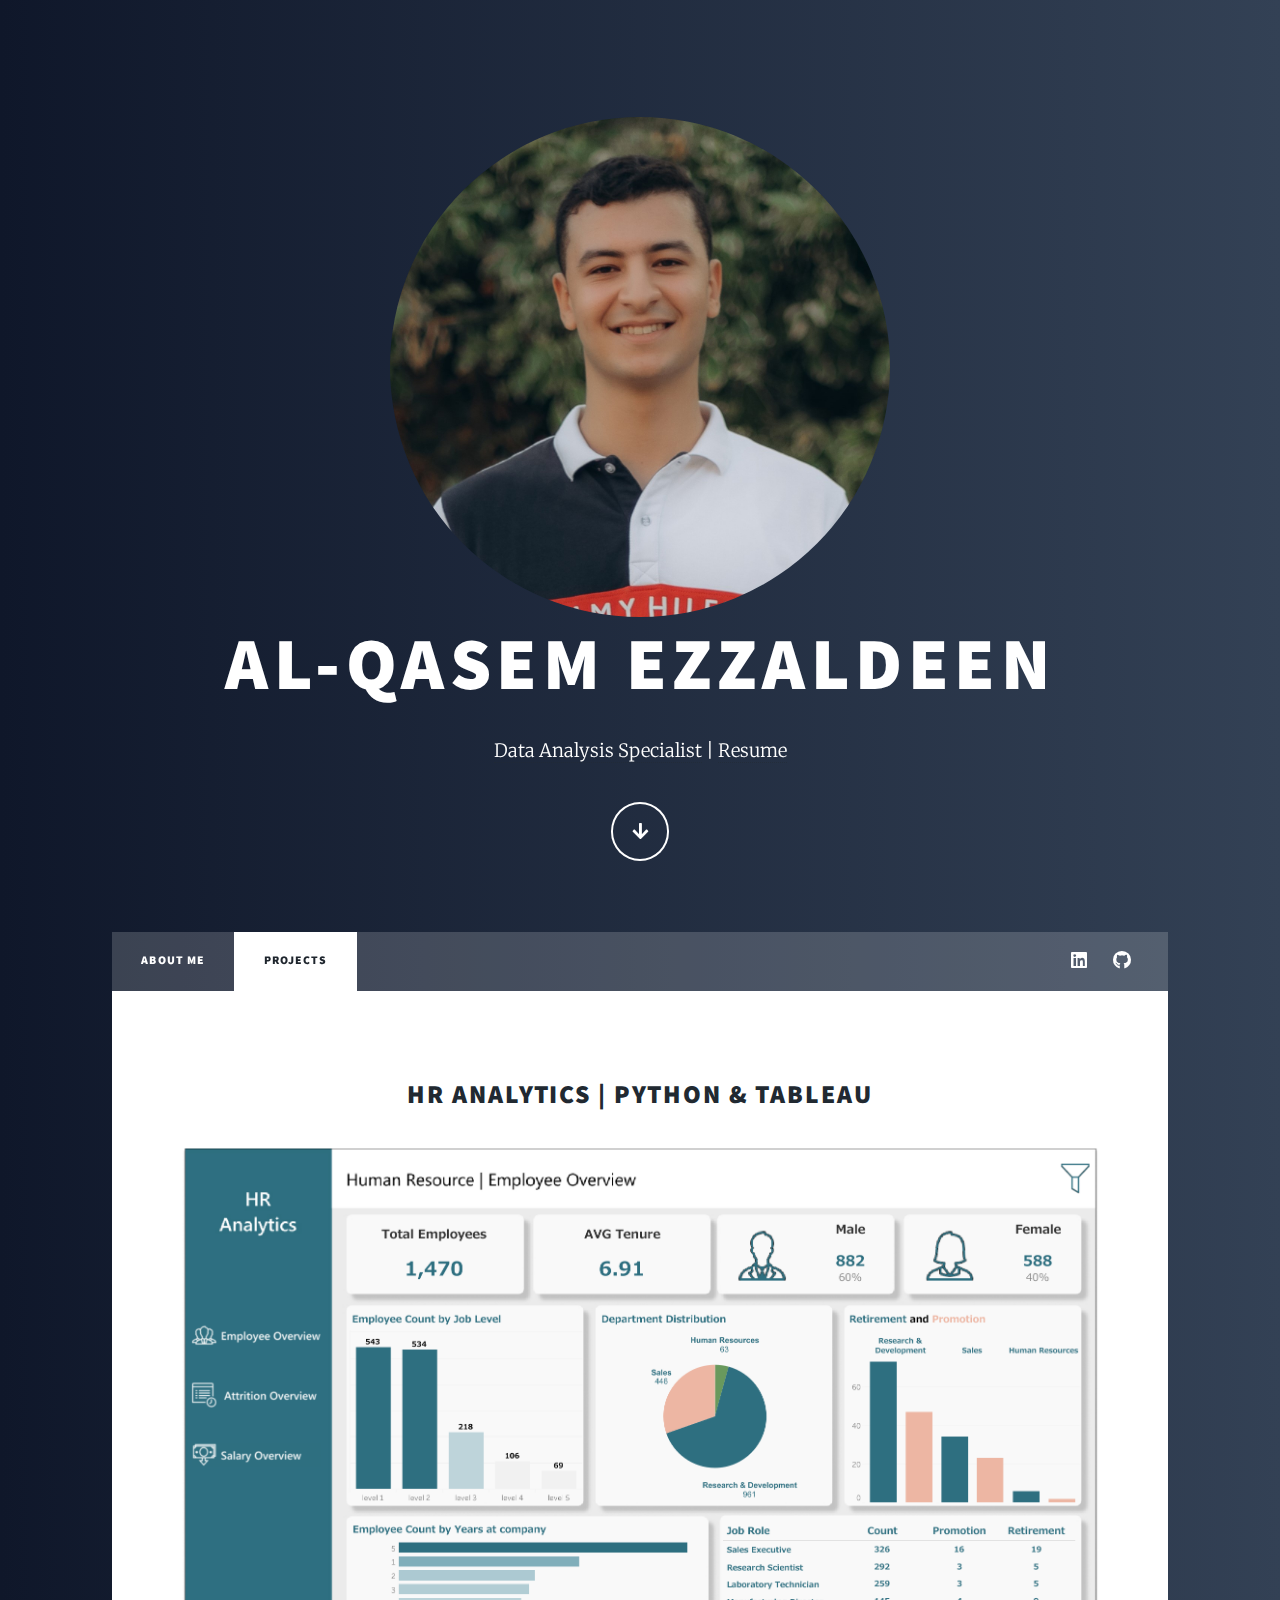
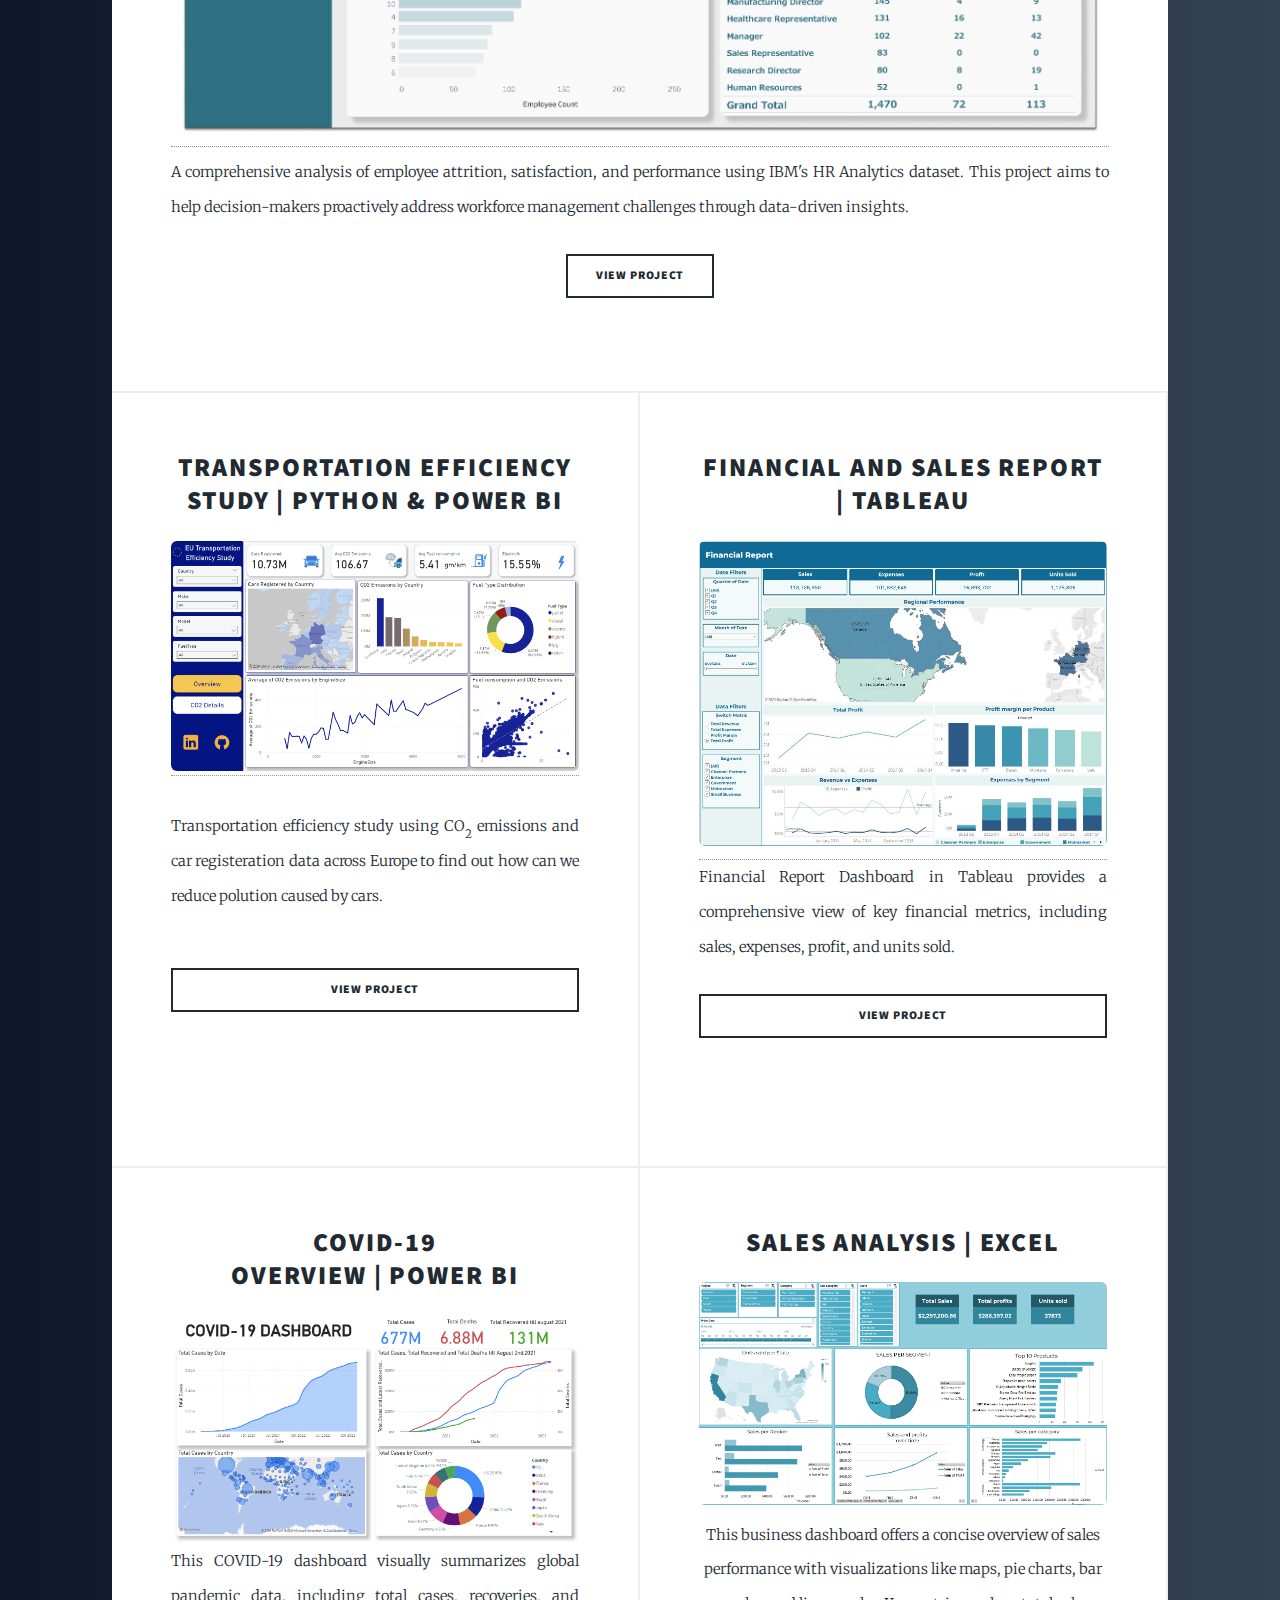
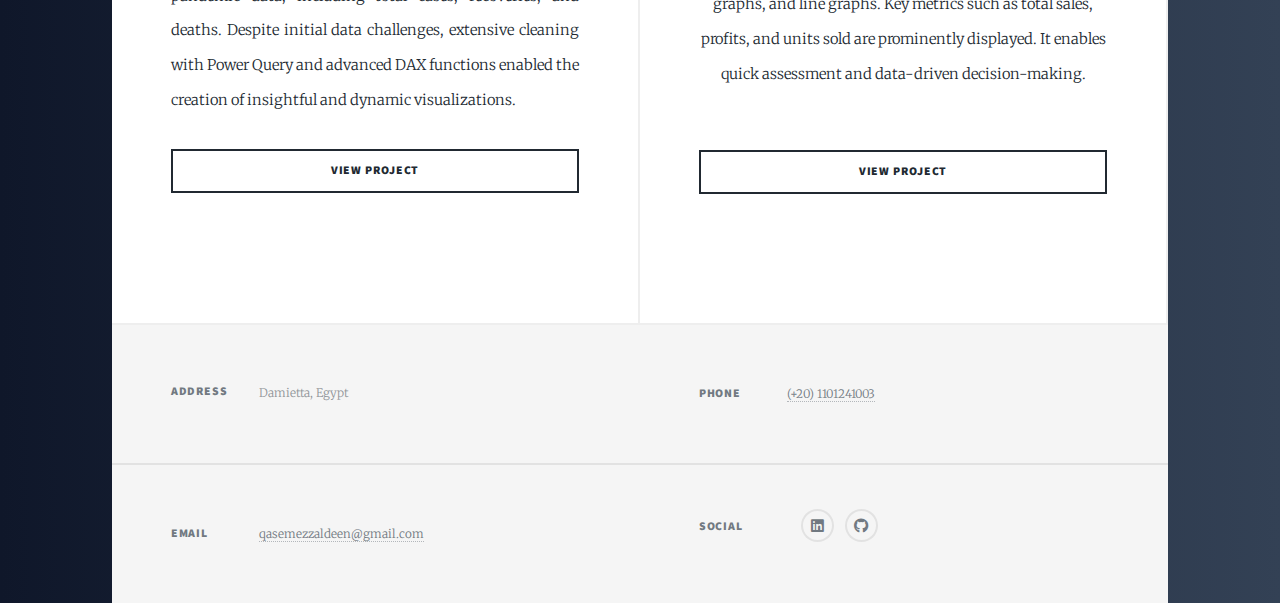
==== commit 6dc30beb: "update pfp" ====
--- a/projects.html
+++ b/projects.html
@@ -23,7 +23,7 @@
           <img
             src="./images/Casio.jpg"
             alt="Picture of me"
-            style="width: clamp(250px, 70%, 650px); border-radius: 50%"
+            style="width: clamp(250px, 60%, 500px); border-radius: 50%"
           />
           <h1>Al-Qasem Ezzaldeen</h1>
         </div>
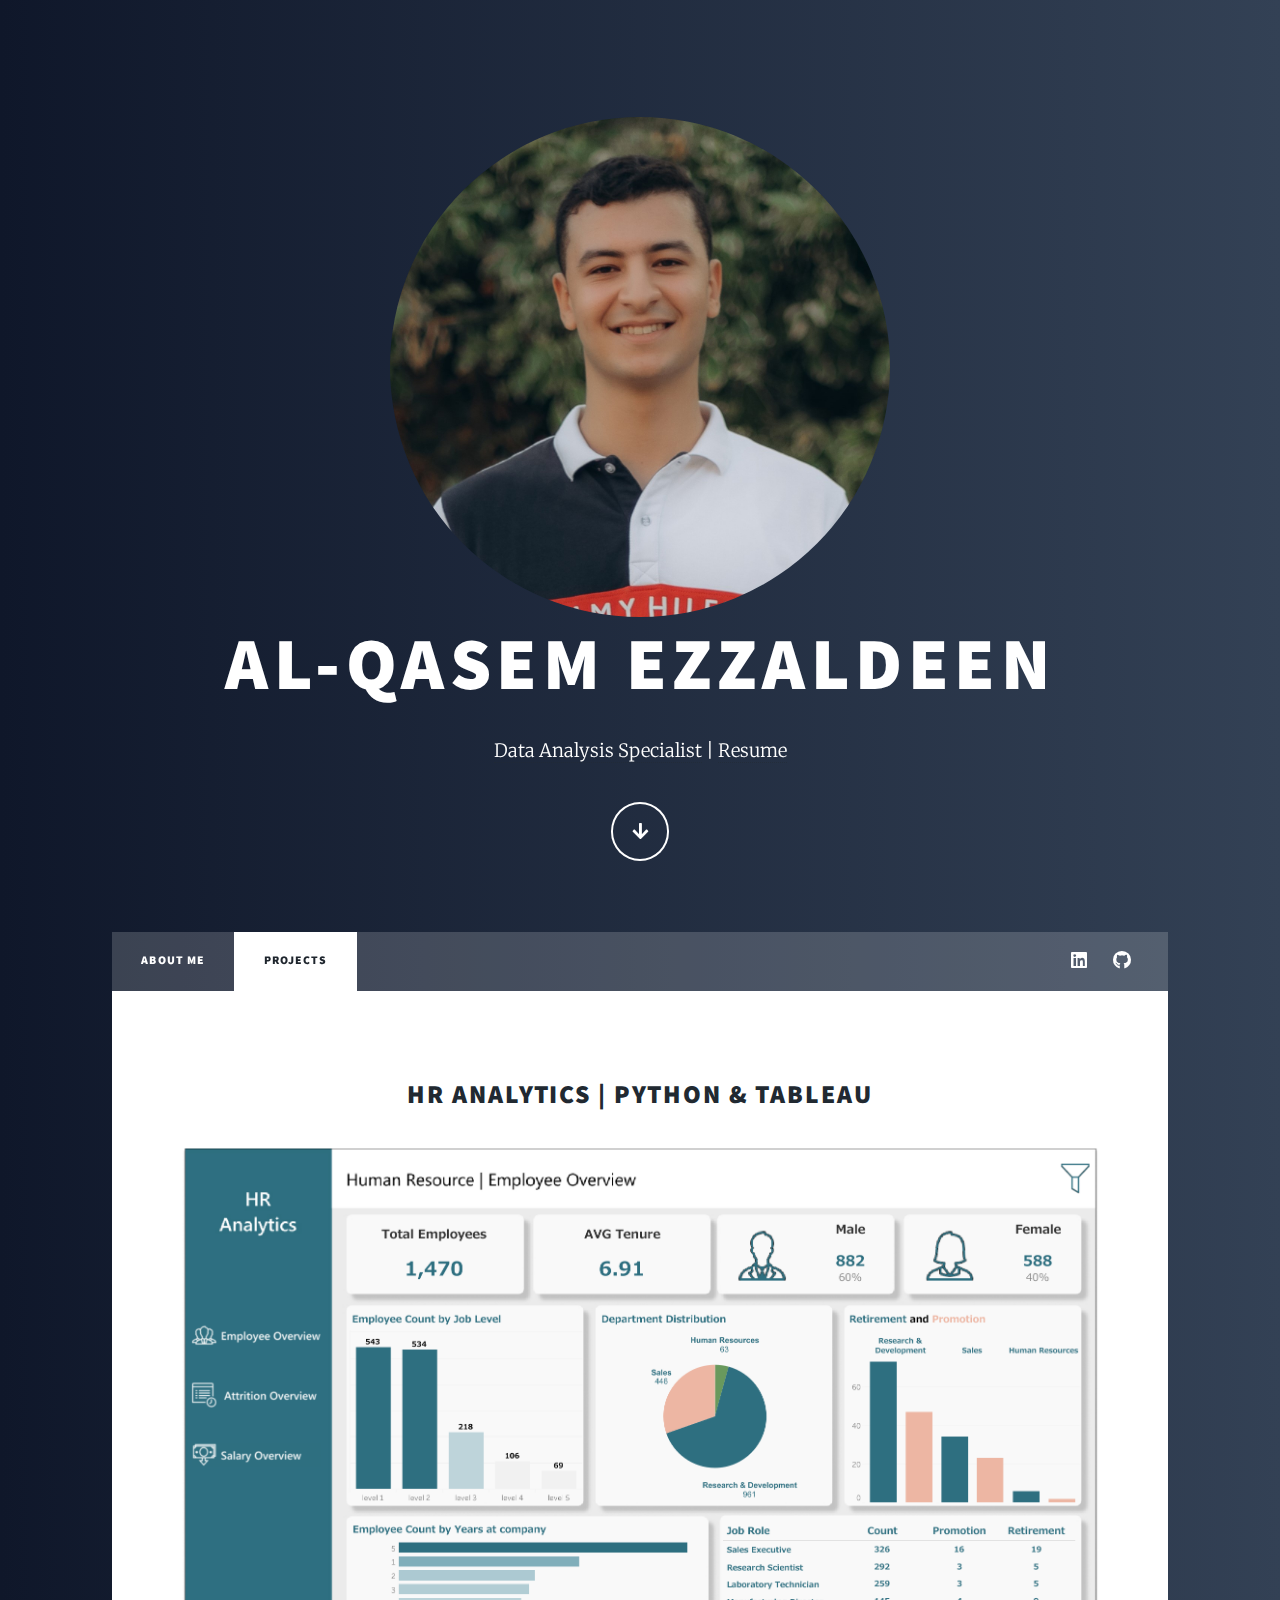
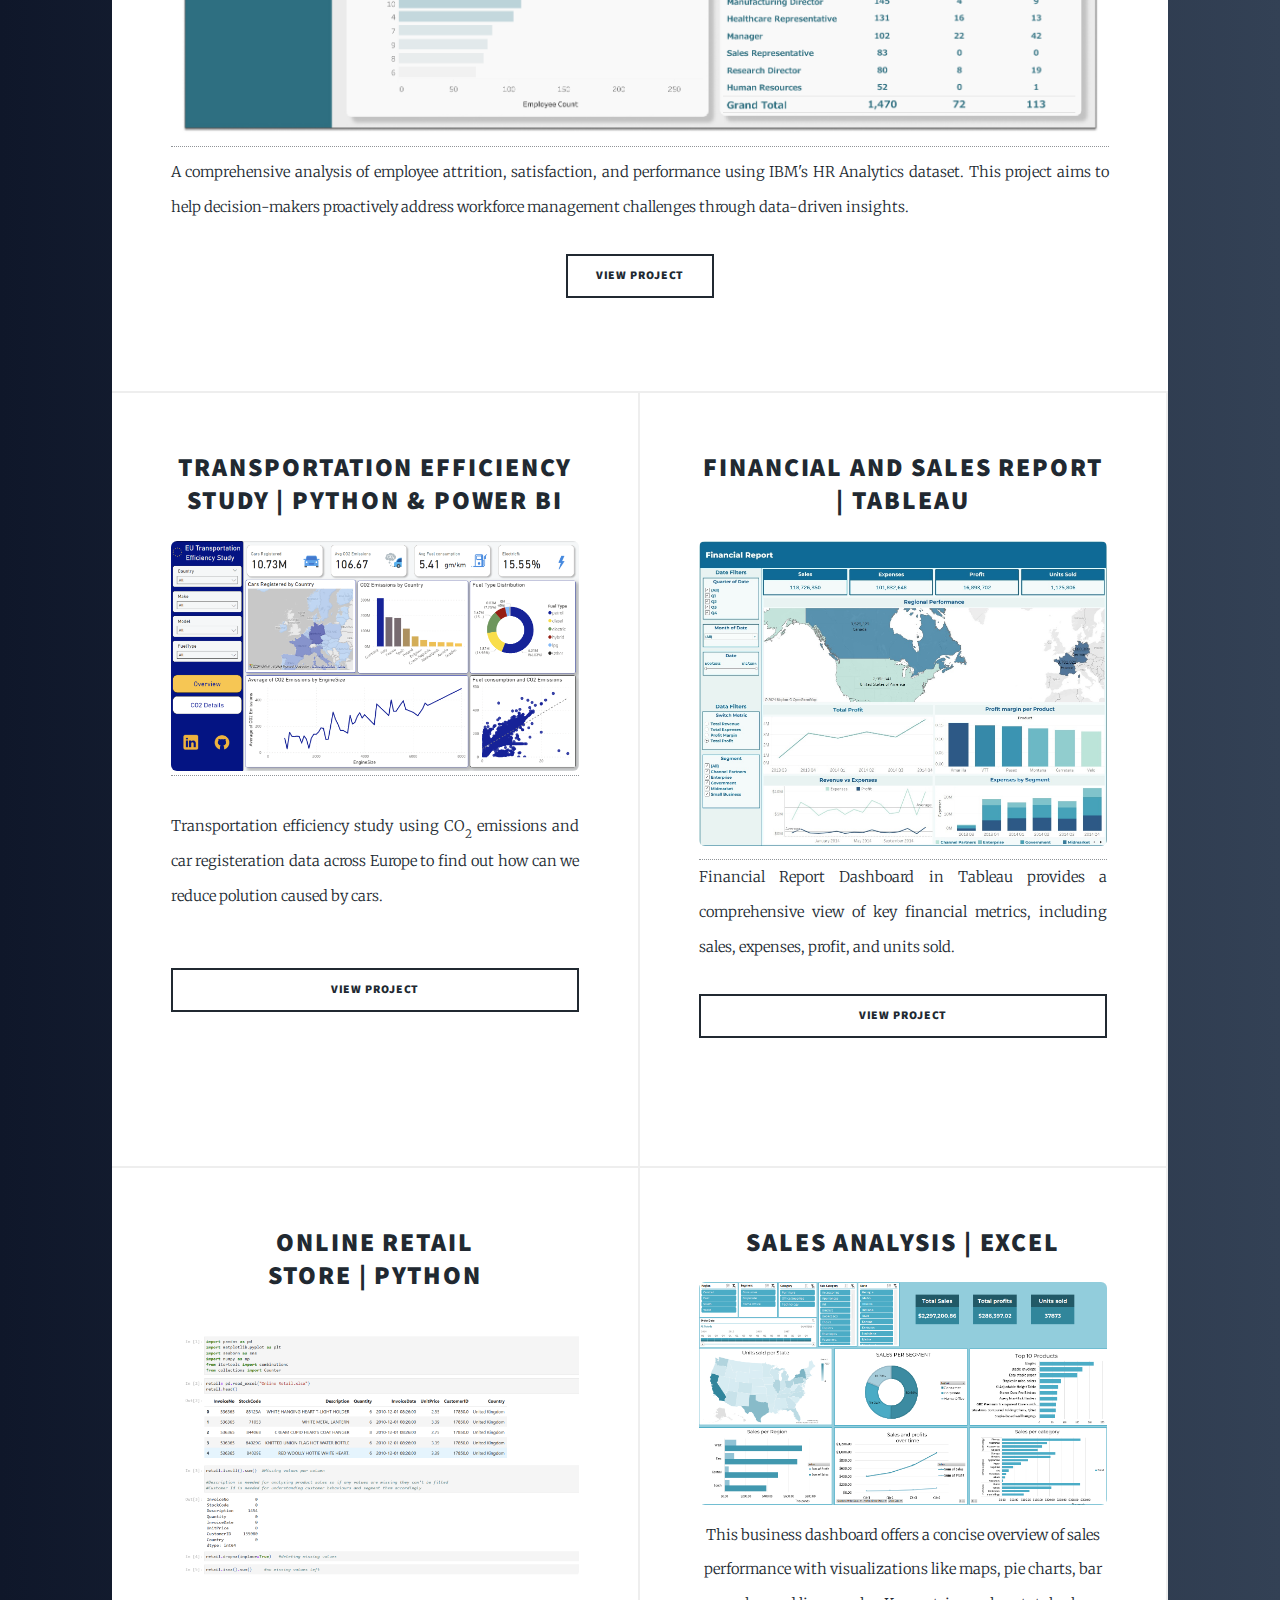
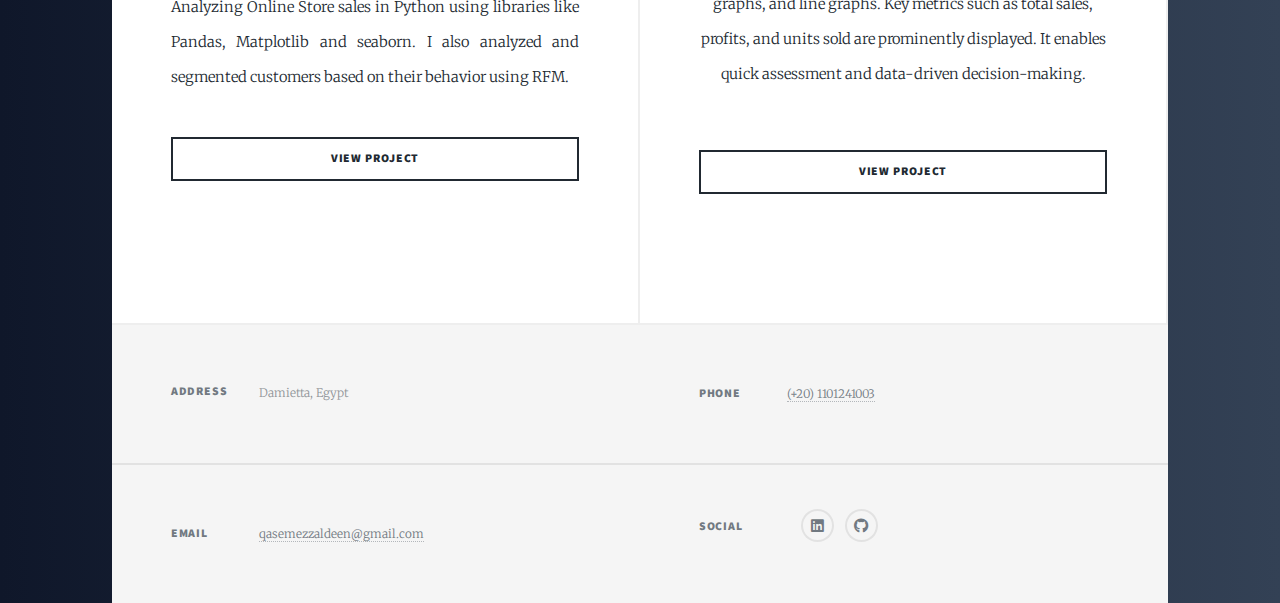
==== commit 91c1fed8: "uploading python project" ====
--- a/projects.html
+++ b/projects.html
@@ -346,24 +346,54 @@
         <article>
           <header>
             <h2>
-                Covid-19<br/>
-                Overview | Power BI
+                Online Retail <br/>
+                Store | Python
             </h2>
           </header>
-          <img src="images/Covid.png" alt="Toy company sales Analysis" class="modal-open1" style="cursor: pointer;"/>
-            <p>This COVID-19 dashboard visually summarizes global pandemic data, including total cases, recoveries, and deaths. Despite initial data challenges, extensive cleaning with Power Query and advanced DAX functions enabled the creation of insightful and dynamic visualizations.</p>
+          <img src="images/store.png" alt="Online Retail Store Analysis" class="modal-open1" style="cursor: pointer;"/>
+            <p>Analyzing Online Store sales in Python using libraries like Pandas, Matplotlib and seaborn. I also analyzed and segmented customers based on their behavior using RFM.</p>
           
           <button class = "btn modal-open1"> View Project </button> <br><br>
           <div class = "modal1">
             <div class="parent"><button class="btn modal-close1 top"><img src="./images/close.png" alt=""></button></div>
-            <img src="./images/Covid.png" alt="Covid-19 Overview">
-            <h2>Covid-19 Overview</h2>
-            <p>This COVID-19 Dashboard was created after overcoming significant challenges due to incomplete data sets that contained many missing values. To prepare this comprehensive visual representation of pandemic statistics required extensive data cleaning using <span class="highlight">Power Query</span>—a powerful tool within Excel that enables complex transformations and data shaping workflows.</p>
-    <p>Following the initial cleaning process using Power Query's capabilities to filter out irrelevant information or correct inconsistencies within the dataset was crucial.</p>
-    <p>After ensuring that the dataset was clean and usable, <span class="highlight">Data Analysis Expressions (DAX)</span> functions were employed to create new measures that could provide deeper insights into COVID-19's impact across different regions over time. DAX functions are advanced formulas used within Power BI environments that allow for dynamic aggregations and calculations based on user interactions with reports or dashboards.</p>
-    <p>These measures were essential in developing meaningful visuals such as trend lines showing total cases over time or recovery rates which are critical in understanding both historical patterns as well as current situations regarding COVID-19 spread globally.</p>
-    <h2>Summary</h2>
-    <p>In summary, this dashboard provides an at-a-glance overview of global COVID-19 statistics through various data visualization methods. It allows viewers to quickly grasp trends over time, compare regional impacts, and understand key figures related to testing, recovery rates, and fatalities.</p>          </div>
+            <div class="github-link" style="text-align: center; margin-bottom: 20px;"><a href="https://github.com/qasem-ezzaldeen/Online_Retail" target="_blank" style="font-size: 20px; text-decoration: none; color: #007bff; font-weight: bold;">Project on GitHub</a></div>
+            <h2>Data Cleaning and Preparation</h2>
+<ul>
+  <li>Loaded the dataset into a Pandas DataFrame and checked for missing values.</li>
+  <li>Handled missing values appropriately, ensuring data integrity.</li>
+  <li>Converted the <code>InvoiceDate</code> column to datetime format for accurate time-based analysis.</li>
+  <li>Extracted additional features such as Month, Day, and Hour to enhance analysis.</li>
+  <li>Identified and removed erroneous data, including negative quantities and incorrect order dates.</li>
+  <li>Extracted city and country information from the <code>Country</code> column.</li>
+</ul>
+
+<h2>Exploratory Data Analysis (EDA)</h2>
+<ul>
+  <li>Identified the top 10 products by sales volume.</li>
+  <li>Determined the product that generated the most revenue.</li>
+  <li>Analyzed the best time of day for product advertisements.</li>
+  <li>Explored the most popular product category.</li>
+  <li>Identified the product category generating the most revenue.</li>
+  <li>Determined the countries with the highest sales volume.</li>
+  <li>Explored sales distribution patterns by country.</li>
+</ul>
+
+<h2>Data Visualization</h2>
+<ul>
+  <li>Visualized the sales trend over the year.</li>
+  <li>Created bar charts comparing sales across different product categories.</li>
+  <li>Visualized sales distribution by country.</li>
+  <li>Plotted the relationship between product price and quantity sold.</li>
+  <li>Used a heatmap to explore correlations between different features.</li>
+</ul>
+
+<h2>Advanced Analysis</h2>
+<ul>
+  <li>Identified frequently sold product combinations.</li>
+  <li>Segmented customers based on purchasing behavior.</li>
+  <li>Analyzed customer segments based on total spending and purchase frequency.</li>
+</ul>
+  </div>
           <script>
             $(document).ready(function () {
             $('.modal-open1').on('click', function () {
